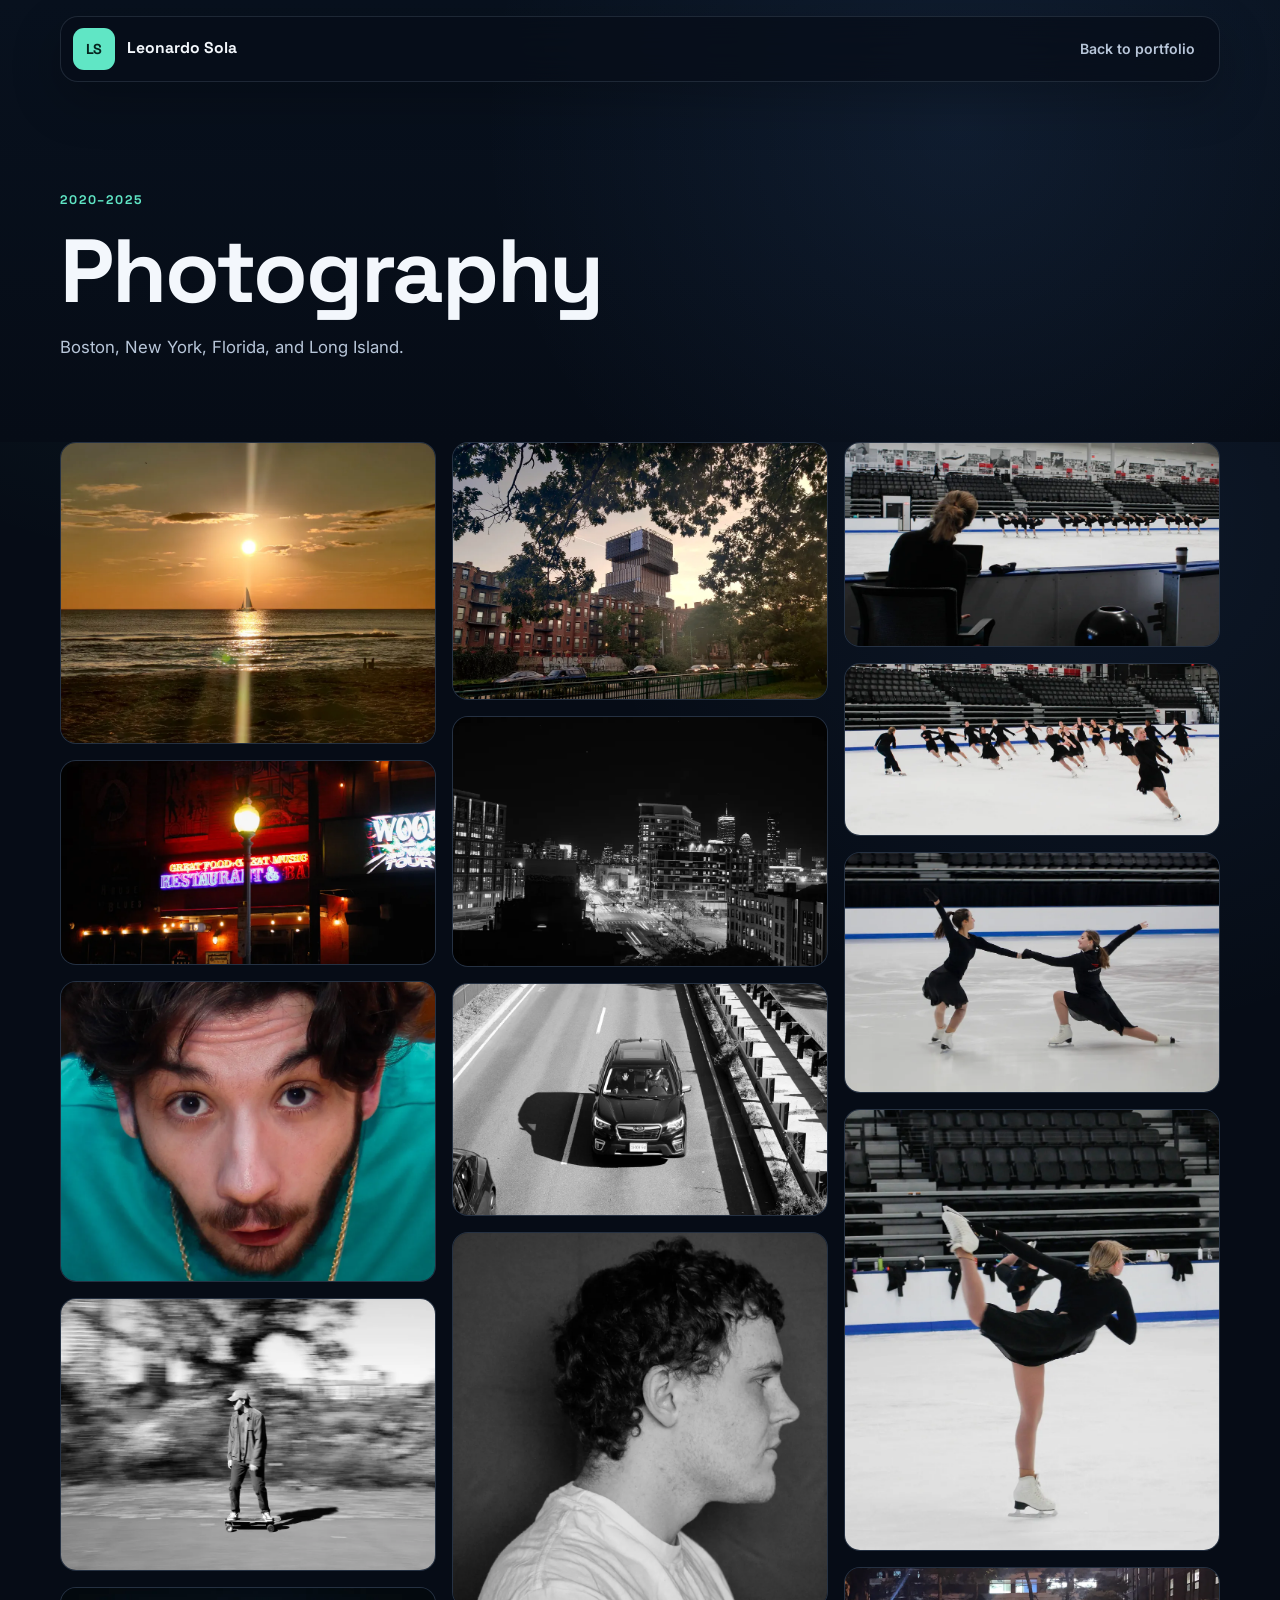
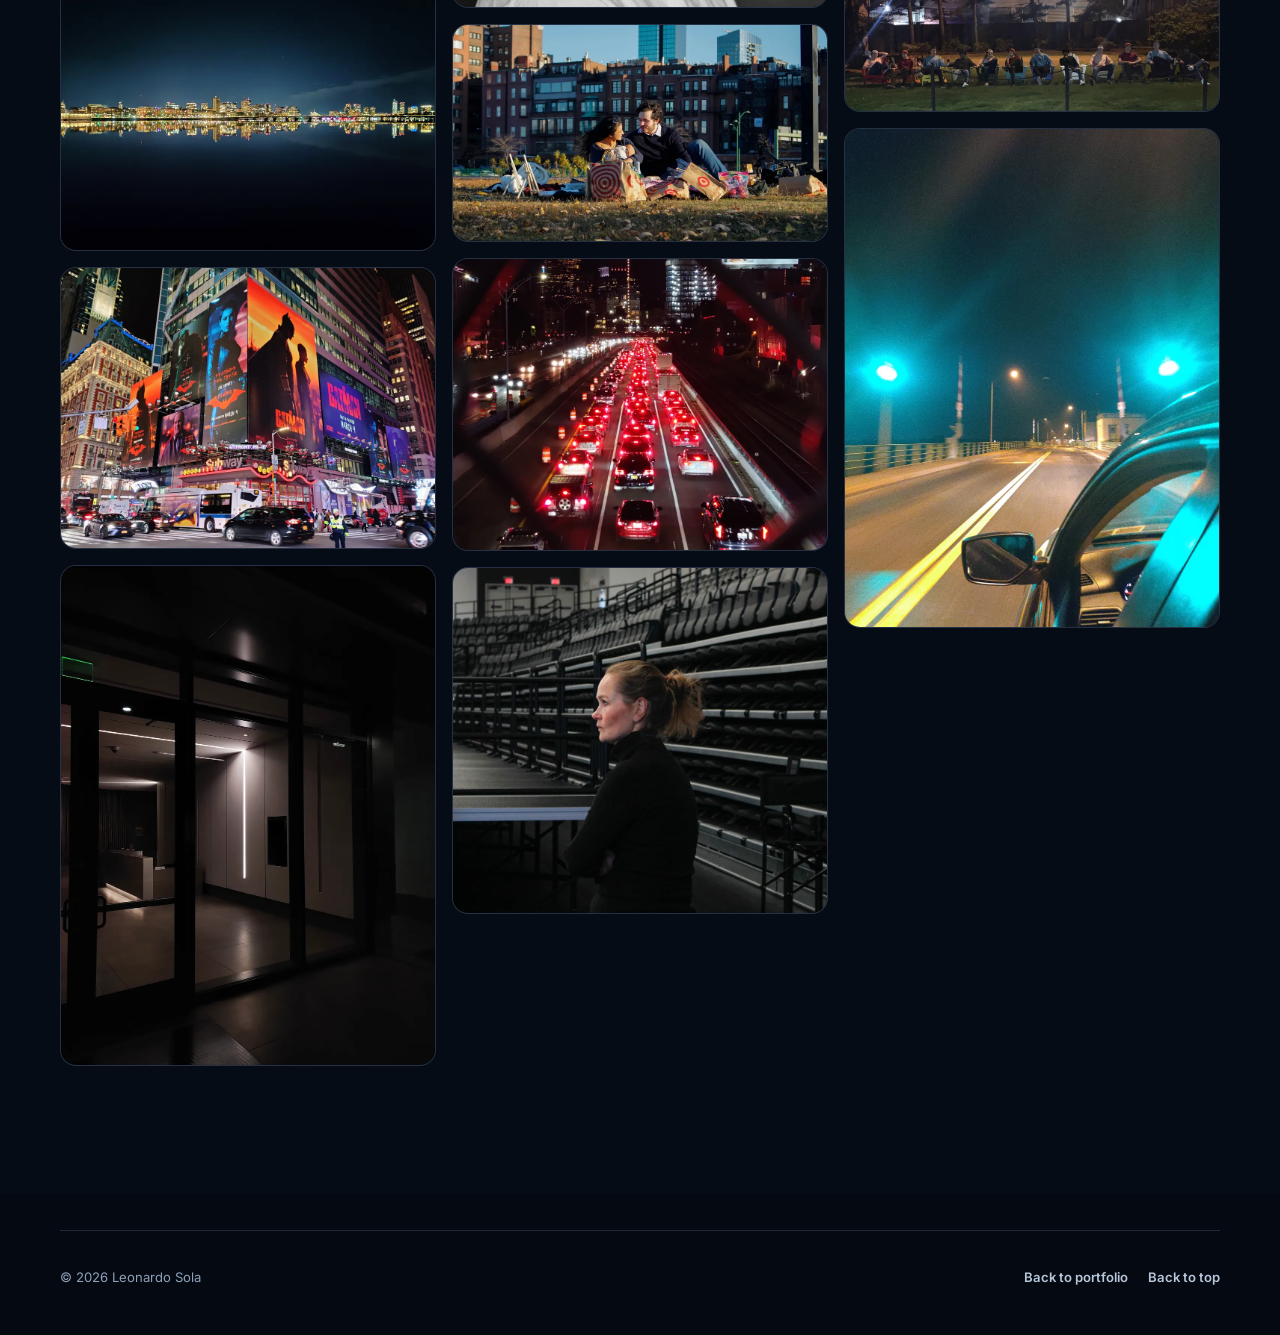
==== photography.html @ 43220e5a "Intial huge change, image optimization, splits photography into highlight section on main page, seco" ====
<!doctype html>
<html lang="en">
<head>
  <meta charset="utf-8">
  <meta name="viewport" content="width=device-width, initial-scale=1">
  <title>Photography — Leonardo Sola</title>
  <meta name="description" content="Photography by Leonardo Sola from Boston, New York, Florida, and Long Island.">
  <meta name="author" content="Leonardo Sola">
  <meta name="theme-color" content="#07101d">
  <link rel="canonical" href="https://leonardosola.com/photography.html">
  <link rel="preconnect" href="https://fonts.googleapis.com">
  <link rel="preconnect" href="https://fonts.gstatic.com" crossorigin>
  <link rel="stylesheet" href="https://fonts.googleapis.com/css2?family=Inter:wght@400;500;600;700&amp;family=Space+Grotesk:wght@500;600;700&amp;display=swap">
  <link rel="icon" href="favicon.png" type="image/png">
  <link rel="stylesheet" href="css/site.css">
</head>
<body>
  <a class="skip-link" href="#gallery">Skip to gallery</a>

  <header class="site-header" data-site-header>
    <nav class="nav-shell" aria-label="Gallery navigation">
      <a class="brand" href="index.html" aria-label="Leonardo Sola portfolio home">
        <span class="brand-mark" aria-hidden="true">LS</span>
        <span class="brand-name">Leonardo Sola</span>
      </a>
      <a class="gallery-back-link" href="index.html">Back to portfolio</a>
    </nav>
  </header>

  <main>
    <section class="gallery-hero" aria-labelledby="gallery-title">
      <div class="container">
        <p class="eyebrow">2020–2025</p>
        <h1 id="gallery-title">Photography</h1>
        <p>Boston, New York, Florida, and Long Island.</p>
      </div>
    </section>

    <section class="gallery-section" id="gallery" aria-label="Photography gallery">
      <div class="container gallery-grid">
        <a class="gallery-item" href="images/photography/FloridaSunset.jpg" target="_blank" rel="noopener" aria-label="Open Tampa Bay sunset photograph at full resolution"><img src="images/optimized/gallery-florida-sunset.webp" alt="Sunset over Tampa Bay" width="1000" height="804" decoding="async"></a>
        <a class="gallery-item" href="images/photography/photo2.jpg" target="_blank" rel="noopener" aria-label="Open Lansdowne Street photograph at full resolution"><img src="images/optimized/gallery-lansdowne.webp" alt="Lansdowne Street in Boston at night" width="1000" height="543" loading="lazy" decoding="async"></a>
        <a class="gallery-item" href="images/photography/photo1.jpg" target="_blank" rel="noopener" aria-label="Open portrait at full resolution"><img src="images/optimized/gallery-aaron.webp" alt="Outdoor portrait of Aaron" width="1000" height="799" loading="lazy" decoding="async"></a>
        <a class="gallery-item" href="images/photography/photo3.jpg" target="_blank" rel="noopener" aria-label="Open long-exposure photograph at full resolution"><img src="images/optimized/gallery-long-exposure.webp" alt="Electric skateboard long-exposure light trail" width="1000" height="723" loading="lazy" decoding="async"></a>
        <a class="gallery-item" href="images/photography/Esplanade Skyline Reflection Edit.png" target="_blank" rel="noopener" aria-label="Open Esplanade skyline photograph at full resolution"><img src="images/optimized/gallery-esplanade.webp" alt="Boston skyline reflected across the Charles River" width="1000" height="701" loading="lazy" decoding="async"></a>
        <a class="gallery-item" href="images/photography/NYC Batman Stock 1.png" target="_blank" rel="noopener" aria-label="Open Times Square photograph at full resolution"><img src="images/optimized/gallery-batman.webp" alt="Times Square street performer dressed as Batman" width="1000" height="750" loading="lazy" decoding="async"></a>
        <a class="gallery-item" href="images/photography/Building across from Yawkey.png" target="_blank" rel="noopener" aria-label="Open Yawkey building photograph at full resolution"><img src="images/optimized/gallery-yawkey.webp" alt="Building across from Yawkey station in Boston" width="1000" height="1333" loading="lazy" decoding="async"></a>
        <a class="gallery-item" href="images/photography/CDS Warm.png" target="_blank" rel="noopener" aria-label="Open Boston University CDS photograph at full resolution"><img src="images/optimized/gallery-cds.webp" alt="Boston University CDS building in warm summer light" width="1000" height="685" loading="lazy" decoding="async"></a>
        <a class="gallery-item" href="images/photography/photo4.jpg" target="_blank" rel="noopener" aria-label="Open Boston rooftop photograph at full resolution"><img src="images/optimized/gallery-rooftop.webp" alt="Boston skyline viewed from a rooftop" width="1000" height="667" loading="lazy" decoding="async"></a>
        <a class="gallery-item" href="images/photography/car2.jpg" target="_blank" rel="noopener" aria-label="Open Storrow Drive photograph at full resolution"><img src="images/optimized/gallery-storrow.webp" alt="Night traffic light trails on Storrow Drive" width="1000" height="618" loading="lazy" decoding="async"></a>
        <a class="gallery-item" href="images/photography/JoeBWPortWoodAl.jpg" target="_blank" rel="noopener" aria-label="Open black-and-white portrait at full resolution"><img src="images/optimized/gallery-joe.webp" alt="Black-and-white portrait of Joe outdoors" width="1000" height="999" loading="lazy" decoding="async"></a>
        <a class="gallery-item" href="images/photography/solaChoiceSet-3.jpg" target="_blank" rel="noopener" aria-label="Open anniversary portrait at full resolution"><img src="images/optimized/gallery-anniversary.webp" alt="Anniversary portrait in Boston" width="1000" height="577" loading="lazy" decoding="async"></a>
        <a class="gallery-item" href="images/photography/Fenway Bridge.png" target="_blank" rel="noopener" aria-label="Open Fenway bridge photograph at full resolution"><img src="images/optimized/gallery-fenway.webp" alt="Fenway bridge in Boston" width="1000" height="778" loading="lazy" decoding="async"></a>
        <a class="gallery-item" href="images/photography/solaFinal11.jpg" target="_blank" rel="noopener" aria-label="Open skating coach photograph at full resolution"><img src="images/optimized/gallery-skating-coach.webp" alt="Haydenettes synchronized skating coach instructing" width="1000" height="923" loading="lazy" decoding="async"></a>
        <a class="gallery-item" href="images/photography/solaFinal12.jpg" target="_blank" rel="noopener" aria-label="Open skating alignment photograph at full resolution"><img src="images/optimized/gallery-skating-gauging.webp" alt="Synchronized skating alignment check" width="1000" height="544" loading="lazy" decoding="async"></a>
        <a class="gallery-item" href="images/photography/solaFinal16.jpg" target="_blank" rel="noopener" aria-label="Open skating teaching photograph at full resolution"><img src="images/optimized/gallery-skating-teaching.webp" alt="Synchronized skating teaching moment" width="1000" height="456" loading="lazy" decoding="async"></a>
        <a class="gallery-item" href="images/photography/solaFinal5.jpg" target="_blank" rel="noopener" aria-label="Open skating pair photograph at full resolution"><img src="images/optimized/gallery-skating-pair.webp" alt="Synchronized skating pair routine" width="1000" height="639" loading="lazy" decoding="async"></a>
        <a class="gallery-item" href="images/photography/solaFinal7.jpg" target="_blank" rel="noopener" aria-label="Open skating solo photograph at full resolution"><img src="images/optimized/gallery-skating-solo.webp" alt="Synchronized skater holding a solo pose" width="1000" height="1179" loading="lazy" decoding="async"></a>
        <a class="gallery-item" href="images/photography/Tower Chairs Edit.png" target="_blank" rel="noopener" aria-label="Open Tower chairs photograph at full resolution"><img src="images/optimized/gallery-tower-chairs.webp" alt="The Tower chairs in Boston" width="1000" height="380" loading="lazy" decoding="async"></a>
        <a class="gallery-item" href="images/photography/IMG_20220827_013123.jpg" target="_blank" rel="noopener" aria-label="Open Suffolk County bridge photograph at full resolution"><img src="images/optimized/gallery-suffolk-bridge.webp" alt="Suffolk County bridge at night" width="1000" height="1333" loading="lazy" decoding="async"></a>
      </div>
    </section>
  </main>

  <footer class="site-footer">
    <div class="container footer-inner">
      <p>© <span data-current-year>2026</span> Leonardo Sola</p>
      <div><a href="index.html">Back to portfolio</a><a href="#gallery">Back to top</a></div>
    </div>
  </footer>
  <script src="js/site.js" defer></script>
</body>
</html>
---- css/site.css ----
:root {
  --page: #060c16;
  --page-deep: #040912;
  --surface: #0b1422;
  --surface-raised: #101c2d;
  --surface-soft: #132135;
  --line: rgba(176, 199, 226, 0.16);
  --line-strong: rgba(96, 230, 197, 0.42);
  --text: #f3f7fc;
  --text-soft: #b8c6d9;
  --text-muted: #8fa1b8;
  --accent: #60e6c5;
  --accent-strong: #41cfae;
  --accent-dark: #06251f;
  --blue: #67a7ff;
  --danger: #ff8b8b;
  --heading: "Space Grotesk", "Inter", system-ui, sans-serif;
  --body: "Inter", system-ui, -apple-system, BlinkMacSystemFont, "Segoe UI", sans-serif;
  --container: 1160px;
  --radius-sm: 12px;
  --radius-md: 20px;
  --radius-lg: 28px;
  --shadow: 0 24px 70px rgba(0, 0, 0, 0.28);
  --transition: 180ms ease;
}

*,
*::before,
*::after {
  box-sizing: border-box;
}

html {
  scroll-behavior: smooth;
  scroll-padding-top: 7rem;
}

body {
  margin: 0;
  min-width: 320px;
  color: var(--text);
  background:
    radial-gradient(circle at 12% 5%, rgba(96, 230, 197, 0.07), transparent 26rem),
    radial-gradient(circle at 86% 18%, rgba(103, 167, 255, 0.08), transparent 32rem),
    var(--page);
  font-family: var(--body);
  font-size: 1rem;
  line-height: 1.7;
  -webkit-font-smoothing: antialiased;
  text-rendering: optimizeLegibility;
}

body.nav-open {
  overflow: hidden;
}

img,
svg {
  display: block;
  max-width: 100%;
}

a {
  color: inherit;
  text-decoration: none;
}

button,
input,
textarea,
select {
  font: inherit;
}

button,
a {
  -webkit-tap-highlight-color: transparent;
}

:focus-visible {
  outline: 3px solid var(--accent);
  outline-offset: 4px;
}

::selection {
  color: #03130f;
  background: var(--accent);
}

h1,
h2,
h3,
h4,
p {
  margin-top: 0;
}

h1,
h2,
h3,
h4 {
  color: var(--text);
  font-family: var(--heading);
  line-height: 1.12;
  letter-spacing: -0.025em;
}

h1 {
  max-width: 12ch;
  margin-bottom: 1.4rem;
  font-size: clamp(3rem, 7vw, 5.6rem);
}

.hero h1 span {
  display: block;
}

h2 {
  margin-bottom: 1.1rem;
  font-size: clamp(2.25rem, 5vw, 3.8rem);
}

h3 {
  margin-bottom: 0.8rem;
  font-size: clamp(1.45rem, 2.5vw, 2rem);
}

h4 {
  margin-bottom: 0.55rem;
  font-size: 1.05rem;
  letter-spacing: -0.01em;
}

p {
  margin-bottom: 1.2rem;
  color: var(--text-soft);
}

.container {
  width: min(var(--container), calc(100% - 3rem));
  margin-inline: auto;
}

.sr-only {
  position: absolute;
  width: 1px;
  height: 1px;
  padding: 0;
  margin: -1px;
  overflow: hidden;
  clip: rect(0, 0, 0, 0);
  white-space: nowrap;
  border: 0;
}

.skip-link {
  position: fixed;
  top: 0.75rem;
  left: 0.75rem;
  z-index: 1000;
  padding: 0.7rem 1rem;
  color: var(--accent-dark);
  background: var(--accent);
  border-radius: 999px;
  font-weight: 700;
  transform: translateY(-160%);
  transition: transform var(--transition);
}

.skip-link:focus {
  transform: translateY(0);
}

.eyebrow,
.project-kicker {
  margin-bottom: 0.75rem;
  color: var(--accent);
  font-family: var(--heading);
  font-size: 0.78rem;
  font-weight: 700;
  letter-spacing: 0.15em;
  line-height: 1.4;
  text-transform: uppercase;
}

.button {
  min-height: 48px;
  padding: 0.75rem 1.25rem;
  display: inline-flex;
  align-items: center;
  justify-content: center;
  border: 1px solid transparent;
  border-radius: 999px;
  font-family: var(--heading);
  font-size: 0.93rem;
  font-weight: 700;
  line-height: 1;
  transition: color var(--transition), background var(--transition), border-color var(--transition), transform var(--transition);
}

.button:hover {
  transform: translateY(-2px);
}

.button-primary {
  color: var(--accent-dark);
  background: var(--accent);
}

.button-primary:hover {
  background: #7aecd2;
}

.button-secondary {
  color: var(--text);
  background: rgba(255, 255, 255, 0.035);
  border-color: var(--line);
}

.button-secondary:hover {
  background: rgba(255, 255, 255, 0.075);
  border-color: rgba(96, 230, 197, 0.35);
}

.text-link {
  width: fit-content;
  display: inline-flex;
  align-items: center;
  gap: 0.4rem;
  color: var(--accent);
  font-family: var(--heading);
  font-size: 0.95rem;
  font-weight: 700;
}

.text-link span {
  transition: transform var(--transition);
}

.text-link:hover span {
  transform: translate(2px, -2px);
}

/* Header */
.site-header {
  position: fixed;
  top: 1rem;
  left: 0;
  z-index: 100;
  width: 100%;
  pointer-events: none;
}

.nav-shell {
  width: min(var(--container), calc(100% - 2rem));
  min-height: 64px;
  margin-inline: auto;
  padding: 0.55rem 0.65rem 0.55rem 0.75rem;
  display: flex;
  align-items: center;
  justify-content: space-between;
  gap: 1rem;
  background: rgba(7, 14, 25, 0.78);
  border: 1px solid rgba(176, 199, 226, 0.14);
  border-radius: 18px;
  box-shadow: 0 18px 50px rgba(0, 0, 0, 0.24);
  backdrop-filter: blur(18px);
  pointer-events: auto;
  transition: background var(--transition), border-color var(--transition), box-shadow var(--transition);
}

.site-header.is-scrolled .nav-shell {
  background: rgba(7, 14, 25, 0.96);
  border-color: rgba(96, 230, 197, 0.22);
  box-shadow: 0 18px 50px rgba(0, 0, 0, 0.4);
}

.brand {
  min-height: 46px;
  display: inline-flex;
  align-items: center;
  gap: 0.75rem;
  border-radius: 12px;
  font-family: var(--heading);
  font-weight: 700;
}

.brand-mark {
  width: 42px;
  height: 42px;
  display: grid;
  place-items: center;
  color: var(--accent-dark);
  background: var(--accent);
  border-radius: 11px;
  font-size: 0.9rem;
  letter-spacing: -0.04em;
}

.brand-name {
  font-size: 0.98rem;
}

.nav-links {
  display: flex;
  align-items: center;
  gap: 0.15rem;
}

.nav-links a {
  min-height: 44px;
  padding: 0.65rem 0.85rem;
  display: inline-flex;
  align-items: center;
  color: var(--text-soft);
  border-radius: 11px;
  font-size: 0.88rem;
  font-weight: 600;
  transition: color var(--transition), background var(--transition);
}

.nav-links a:hover,
.nav-links a[aria-current="true"] {
  color: var(--text);
  background: rgba(96, 230, 197, 0.09);
}

.nav-links a[aria-current="true"] {
  color: var(--accent);
}

.nav-toggle {
  width: 46px;
  height: 46px;
  padding: 0;
  display: none;
  place-items: center;
  color: var(--text);
  background: transparent;
  border: 1px solid var(--line);
  border-radius: 12px;
  cursor: pointer;
}

/* Hero */
.hero {
  position: relative;
  min-height: 100svh;
  padding: 9.5rem 0 3rem;
  display: flex;
  flex-direction: column;
  justify-content: center;
  overflow: hidden;
  isolation: isolate;
}

.hero::after {
  content: "";
  position: absolute;
  inset: auto 0 0;
  z-index: -1;
  height: 38%;
  background: linear-gradient(180deg, transparent, var(--page));
  pointer-events: none;
}

.hero-backdrop {
  position: absolute;
  inset: 0;
  z-index: -2;
  background:
    linear-gradient(90deg, rgba(6, 12, 22, 0.96) 0%, rgba(6, 12, 22, 0.75) 52%, rgba(6, 12, 22, 0.86) 100%),
    linear-gradient(180deg, rgba(6, 12, 22, 0.58), rgba(6, 12, 22, 0.28)),
    image-set(
      url("../images/optimized/skyline-1280.webp") 1x,
      url("../images/optimized/skyline-1920.webp") 2x
    ) center 60% / cover no-repeat;
  opacity: 0.86;
}

.hero-grid {
  display: grid;
  grid-template-columns: minmax(0, 1.2fr) minmax(250px, 0.65fr);
  align-items: center;
  gap: clamp(3rem, 8vw, 7rem);
}

.hero-copy {
  max-width: 760px;
}

.hero-lede {
  max-width: 710px;
  margin-bottom: 2rem;
  color: #c8d4e3;
  font-size: clamp(1.1rem, 2vw, 1.34rem);
  line-height: 1.65;
}

.hero-actions,
.contact-actions {
  display: flex;
  flex-wrap: wrap;
  gap: 0.75rem;
}

.hero-links {
  margin-top: 1.65rem;
  display: flex;
  flex-wrap: wrap;
  gap: 1.25rem;
}

.hero-links a {
  min-height: 44px;
  display: inline-flex;
  align-items: center;
  gap: 0.55rem;
  color: var(--text-soft);
  font-size: 0.92rem;
  font-weight: 600;
  transition: color var(--transition);
}

.hero-links a:hover {
  color: var(--accent);
}

.hero-portrait-wrap {
  justify-self: end;
  width: min(100%, 330px);
}

.portrait-frame {
  padding: 0.55rem;
  background: rgba(7, 14, 25, 0.72);
  border: 1px solid rgba(96, 230, 197, 0.3);
  border-radius: 26px;
  box-shadow: var(--shadow);
  backdrop-filter: blur(14px);
}

.hero-portrait {
  width: 100%;
  aspect-ratio: 1;
  object-fit: cover;
  border-radius: 19px;
}

.availability {
  margin: 1rem 0 0;
  display: flex;
  align-items: center;
  gap: 0.6rem;
  color: var(--text-soft);
  font-size: 0.84rem;
  line-height: 1.5;
}

.availability span {
  width: 9px;
  height: 9px;
  flex: 0 0 9px;
  background: var(--accent);
  border-radius: 50%;
  box-shadow: 0 0 0 5px rgba(96, 230, 197, 0.12);
}

.focus-strip {
  margin-top: clamp(3rem, 8vh, 5rem);
  padding: 1rem 1.2rem;
  display: grid;
  grid-template-columns: repeat(4, 1fr);
  background: rgba(6, 12, 22, 0.68);
  border: 1px solid var(--line);
  border-radius: 16px;
  backdrop-filter: blur(12px);
}

.focus-strip span {
  padding: 0.3rem 1rem;
  color: var(--text-soft);
  border-right: 1px solid var(--line);
  font-size: 0.82rem;
  font-weight: 600;
  text-align: center;
}

.focus-strip span:last-child {
  border-right: 0;
}

/* Sections */
.section {
  padding: clamp(5rem, 10vw, 8.5rem) 0;
}

.section-work {
  background: linear-gradient(180deg, var(--page), var(--page-deep));
}

.section-heading {
  margin-bottom: clamp(2.5rem, 6vw, 4.5rem);
  display: grid;
  grid-template-columns: minmax(0, 1.45fr) minmax(280px, 0.65fr);
  align-items: end;
  gap: clamp(2rem, 6vw, 6rem);
}

.section-heading h2 {
  max-width: 18ch;
  margin-bottom: 0;
}

.section-heading > p {
  max-width: 48ch;
  margin-bottom: 0.35rem;
}

.section-heading-compact {
  grid-template-columns: minmax(0, 1fr);
}

.section-heading-compact h2 {
  max-width: 21ch;
}

.simple-section-heading {
  margin-bottom: clamp(2rem, 5vw, 3.25rem);
}

.simple-section-heading h2 {
  max-width: none;
  margin-bottom: 0;
}

/* Equal-weight selected projects */
.selected-projects {
  display: grid;
  gap: 1.35rem;
}

.selected-project {
  min-width: 0;
  overflow: hidden;
  display: grid;
  grid-template-columns: minmax(320px, 42%) minmax(0, 1fr);
  align-items: stretch;
  background: linear-gradient(145deg, rgba(16, 28, 45, 0.92), rgba(9, 17, 29, 0.96));
  border: 1px solid var(--line);
  border-radius: var(--radius-lg);
  transition: border-color var(--transition), box-shadow var(--transition);
}

.selected-project:hover,
.selected-project:focus-within {
  border-color: rgba(96, 230, 197, 0.34);
  box-shadow: 0 20px 52px rgba(0, 0, 0, 0.2);
}

img.selected-project-media {
  width: 100%;
  height: 100%;
  min-height: 320px;
  object-fit: cover;
  background: #091321;
  border-right: 1px solid var(--line);
}

img.selected-project-media-contain {
  padding: 0.85rem;
  object-fit: contain;
  background: #e8ebed;
}

.selected-project-content {
  min-width: 0;
  padding: clamp(1.5rem, 4vw, 2.5rem);
  display: flex;
  flex-direction: column;
  align-items: flex-start;
  justify-content: center;
}

.selected-project-content h3 {
  margin-bottom: 0.75rem;
  font-size: clamp(1.65rem, 3vw, 2.35rem);
}

.selected-project-content > p:not(.project-kicker) {
  max-width: 68ch;
  margin-bottom: 0.7rem;
  font-size: 0.96rem;
}

.selected-project-content .tag-list {
  margin: 0.75rem 0 1rem;
}

.selected-project .architecture-card {
  width: 100%;
  min-height: 320px;
  padding: clamp(1.25rem, 3vw, 2rem);
  display: flex;
  flex-direction: column;
  justify-content: center;
  border: 0;
  border-right: 1px solid rgba(96, 230, 197, 0.22);
  border-radius: 0;
}

/* Projects */
.project {
  background: linear-gradient(145deg, rgba(16, 28, 45, 0.92), rgba(9, 17, 29, 0.96));
  border: 1px solid var(--line);
  border-radius: var(--radius-lg);
  box-shadow: var(--shadow);
}

.project-featured {
  padding: clamp(1.5rem, 4vw, 3.4rem);
  display: grid;
  grid-template-columns: minmax(0, 1.15fr) minmax(330px, 0.85fr);
  align-items: center;
  gap: clamp(2.25rem, 6vw, 5rem);
  border-color: rgba(96, 230, 197, 0.28);
}

.project-content h3 {
  font-size: clamp(2rem, 4vw, 3.1rem);
}

.project-summary {
  color: #cfdae8;
  font-size: 1.08rem;
}

.contribution-block {
  margin: 1.6rem 0;
  padding-left: 1.2rem;
  border-left: 2px solid var(--accent);
}

.contribution-block h4 {
  color: var(--accent);
}

.contribution-block p:last-child {
  margin-bottom: 0;
}

.project-facts {
  margin: 1.6rem 0;
  display: grid;
  grid-template-columns: repeat(3, minmax(0, 1fr));
  gap: 0.65rem;
}

.project-facts div {
  padding: 0.8rem;
  background: rgba(96, 230, 197, 0.055);
  border: 1px solid rgba(96, 230, 197, 0.14);
  border-radius: 11px;
}

.project-facts dt {
  color: var(--text);
  font-family: var(--heading);
  font-size: 0.96rem;
  font-weight: 700;
}

.project-facts dd {
  margin: 0.1rem 0 0;
  color: var(--text-muted);
  font-size: 0.68rem;
  line-height: 1.4;
}

.tag-list {
  margin: 1.4rem 0 1.5rem;
  padding: 0;
  display: flex;
  flex-wrap: wrap;
  gap: 0.45rem;
  list-style: none;
}

.tag-list li {
  padding: 0.35rem 0.65rem;
  color: #c8d5e4;
  background: rgba(103, 167, 255, 0.08);
  border: 1px solid rgba(103, 167, 255, 0.17);
  border-radius: 999px;
  font-size: 0.76rem;
  font-weight: 600;
}

.architecture-card {
  min-width: 0;
  margin: 0;
  padding: clamp(1.2rem, 3vw, 1.75rem);
  background:
    linear-gradient(rgba(96, 230, 197, 0.035) 1px, transparent 1px),
    linear-gradient(90deg, rgba(96, 230, 197, 0.035) 1px, transparent 1px),
    #07111e;
  background-size: 26px 26px;
  border: 1px solid rgba(96, 230, 197, 0.22);
  border-radius: var(--radius-md);
}

.architecture-card figcaption {
  margin-bottom: 1.3rem;
  color: var(--text);
  font-family: var(--heading);
  font-size: 0.9rem;
  font-weight: 700;
}

.architecture-row {
  margin-bottom: 0.75rem;
  padding: 0.7rem;
  display: grid;
  grid-template-columns: 5.4rem minmax(0, 1fr) 1rem minmax(0, 0.8fr);
  align-items: center;
  gap: 0.5rem;
  background: rgba(5, 11, 20, 0.84);
  border: 1px solid rgba(176, 199, 226, 0.11);
  border-radius: 12px;
}

.architecture-label {
  color: var(--text-muted);
  font-size: 0.68rem;
  font-weight: 700;
  letter-spacing: 0.08em;
  text-transform: uppercase;
}

.architecture-node {
  padding: 0.55rem 0.5rem;
  color: var(--text-soft);
  background: var(--surface-soft);
  border: 1px solid var(--line);
  border-radius: 8px;
  font-size: 0.7rem;
  font-weight: 600;
  text-align: center;
}

.architecture-node-accent {
  color: #bff7e8;
  border-color: rgba(96, 230, 197, 0.28);
}

.architecture-arrow {
  color: var(--accent);
  text-align: center;
}

.architecture-arrow-peer {
  color: var(--blue);
}

.architecture-metrics {
  margin-top: 1.15rem;
  display: grid;
  grid-template-columns: repeat(4, 1fr);
  gap: 0.4rem;
}

.architecture-metrics span {
  padding: 0.45rem 0.25rem;
  color: var(--text-muted);
  border-top: 1px solid var(--line);
  font-size: 0.63rem;
  font-weight: 700;
  letter-spacing: 0.05em;
  text-align: center;
  text-transform: uppercase;
}

.project-grid {
  margin-top: 1.5rem;
  display: grid;
  grid-template-columns: repeat(3, minmax(0, 1fr));
  gap: 1.5rem;
}

.project-card {
  min-width: 0;
  overflow: hidden;
  display: flex;
  flex-direction: column;
  box-shadow: none;
  transition: border-color var(--transition), transform var(--transition), box-shadow var(--transition);
}

.project-card:hover,
.project-card:focus-within {
  border-color: rgba(96, 230, 197, 0.34);
  transform: translateY(-4px);
  box-shadow: 0 24px 55px rgba(0, 0, 0, 0.25);
}

.project-image,
.project-visual {
  width: 100%;
  aspect-ratio: 16 / 10;
  object-fit: cover;
  background: #0d1929;
  border-bottom: 1px solid var(--line);
}

.project-visual-map {
  display: grid;
  place-items: center;
  overflow: hidden;
  background:
    radial-gradient(circle at 76% 25%, rgba(103, 167, 255, 0.18), transparent 32%),
    linear-gradient(145deg, #0a1823, #10263a);
}

.project-visual-map svg {
  width: 100%;
  height: 100%;
}

.project-visual-map .map-road {
  fill: none;
  stroke: rgba(184, 205, 226, 0.16);
  stroke-width: 12;
  stroke-linecap: round;
}

.project-visual-map .map-route {
  fill: none;
  stroke: url(#route-gradient);
  stroke-width: 7;
  stroke-linecap: round;
  stroke-dasharray: 12 9;
}

.project-visual-map circle {
  fill: var(--accent);
  stroke: #09241f;
  stroke-width: 6;
}

.project-card-body {
  height: 100%;
  padding: 1.5rem;
  display: flex;
  flex-direction: column;
  align-items: flex-start;
}

.project-card-body h3 {
  font-size: 1.55rem;
}

.project-card-body p:not(.project-kicker) {
  font-size: 0.93rem;
}

.project-card-body .tag-list {
  margin-top: auto;
}

.additional-work {
  margin-top: clamp(4rem, 8vw, 6.5rem);
  padding-top: 2rem;
  border-top: 1px solid var(--line);
}

.additional-work-heading {
  margin-bottom: 1.5rem;
}

.additional-work-heading h3 {
  margin-bottom: 0;
}

.compact-projects {
  display: grid;
  grid-template-columns: repeat(2, minmax(0, 1fr));
  gap: 1rem;
}

.compact-project {
  padding: 1.4rem;
  display: grid;
  grid-template-columns: minmax(140px, 0.55fr) minmax(0, 1fr);
  align-items: center;
  gap: 1.5rem;
  background: rgba(16, 28, 45, 0.55);
  border: 1px solid var(--line);
  border-radius: var(--radius-md);
}

.compact-project .text-link {
  grid-column: 1 / -1;
}

.compact-project h4,
.compact-project p {
  margin-bottom: 0;
}

.compact-project > p {
  font-size: 0.88rem;
}

/* Experience and skills */
.experience-layout {
  display: grid;
  grid-template-columns: minmax(0, 1.25fr) minmax(300px, 0.65fr);
  gap: clamp(2rem, 6vw, 5rem);
}

.timeline {
  border-top: 1px solid var(--line);
}

.timeline-item {
  position: relative;
  padding: 2rem 0 2rem 2rem;
  border-bottom: 1px solid var(--line);
}

.timeline-item::before {
  content: "";
  position: absolute;
  top: 2.45rem;
  left: 0;
  width: 10px;
  height: 10px;
  background: var(--accent);
  border-radius: 50%;
  box-shadow: 0 0 0 6px rgba(96, 230, 197, 0.1);
}

.timeline-meta {
  margin-bottom: 0.55rem;
  display: flex;
  gap: 0.8rem;
  color: var(--text-muted);
  font-size: 0.73rem;
  font-weight: 700;
  letter-spacing: 0.08em;
  text-transform: uppercase;
}

.timeline-item h3 {
  margin-bottom: 0.25rem;
  font-size: 1.35rem;
}

.timeline-org {
  margin-bottom: 0.75rem;
  color: var(--accent);
  font-weight: 600;
}

.timeline-item p:last-child {
  max-width: 65ch;
  margin-bottom: 0;
}

.education-card {
  align-self: start;
  padding: clamp(1.5rem, 4vw, 2.25rem);
  background: linear-gradient(145deg, var(--surface-raised), var(--surface));
  border: 1px solid var(--line);
  border-radius: var(--radius-lg);
}

.education-card h3 {
  margin-bottom: 0.35rem;
}

.degree {
  margin-bottom: 0.2rem;
  color: var(--text);
  font-weight: 600;
}

.education-date {
  color: var(--text-muted);
  font-size: 0.86rem;
}

.skills-grid {
  margin-top: clamp(4rem, 9vw, 7rem);
  padding-top: 2.5rem;
  display: grid;
  grid-template-columns: 1.15fr repeat(3, 1fr);
  gap: 1.5rem;
  border-top: 1px solid var(--line);
}

.skills-intro h3 {
  max-width: 18ch;
  font-size: 1.7rem;
}

.skill-group {
  padding: 1.35rem;
  background: rgba(16, 28, 45, 0.48);
  border: 1px solid var(--line);
  border-radius: var(--radius-md);
}

.skill-group p {
  margin-bottom: 0;
  font-size: 0.88rem;
}

/* About */
.section-about {
  background: #08101c;
  border-block: 1px solid rgba(176, 199, 226, 0.08);
}

.about-grid {
  display: grid;
  grid-template-columns: minmax(180px, 0.35fr) minmax(0, 1fr);
  align-items: start;
  gap: clamp(2.5rem, 8vw, 7rem);
}

.about-grid h2 {
  max-width: none;
  margin-bottom: 0;
  font-size: clamp(2.25rem, 4vw, 3.25rem);
}

.about-copy {
  max-width: 760px;
  padding-top: 0.4rem;
}

.about-copy p {
  color: #c8d4e3;
  font-size: 1.05rem;
}

/* Photography */
.photography {
  background: var(--page-deep);
}

.photography-heading h2 {
  max-width: 20ch;
}

.photo-grid {
  display: grid;
  grid-template-columns: 1.2fr 0.9fr 0.9fr;
  grid-auto-rows: clamp(250px, 32vw, 430px);
  gap: 1rem;
}

.photo-card {
  position: relative;
  min-width: 0;
  overflow: hidden;
  border: 1px solid var(--line);
  border-radius: var(--radius-md);
}

.photo-card img {
  width: 100%;
  height: 100%;
  object-fit: cover;
  filter: saturate(0.88) contrast(1.03);
  transition: transform 300ms ease, filter 300ms ease;
}

.photo-card:hover img,
.photo-card:focus-visible img {
  transform: scale(1.025);
  filter: saturate(1) contrast(1.04);
}

.photography-action {
  margin-top: 1.5rem;
  display: flex;
  justify-content: center;
}

/* Full photography gallery */
.gallery-back-link {
  min-height: 44px;
  padding: 0.65rem 0.85rem;
  display: inline-flex;
  align-items: center;
  color: var(--text-soft);
  border-radius: 11px;
  font-size: 0.88rem;
  font-weight: 600;
  transition: color var(--transition), background var(--transition);
}

.gallery-back-link:hover {
  color: var(--text);
  background: rgba(96, 230, 197, 0.09);
}

.gallery-hero {
  padding: clamp(9rem, 16vw, 12rem) 0 clamp(3rem, 7vw, 5rem);
  background:
    radial-gradient(circle at 75% 28%, rgba(103, 167, 255, 0.09), transparent 30rem),
    linear-gradient(180deg, #08111e, var(--page));
}

.gallery-hero h1 {
  max-width: none;
  margin-bottom: 0.7rem;
}

.gallery-hero p:last-child {
  margin-bottom: 0;
  font-size: 1.05rem;
}

.gallery-section {
  padding: 0 0 clamp(5rem, 10vw, 8rem);
}

.gallery-grid {
  columns: 3;
  column-gap: 1rem;
}

.gallery-item {
  margin-bottom: 1rem;
  overflow: hidden;
  display: block;
  break-inside: avoid;
  background: var(--surface);
  border: 1px solid var(--line);
  border-radius: 16px;
}

.gallery-item img {
  width: 100%;
  height: auto;
  transition: transform 280ms ease, filter 280ms ease;
}

.gallery-item:hover img,
.gallery-item:focus-visible img {
  transform: scale(1.018);
  filter: brightness(1.05);
}

@media (max-width: 900px) {
  .gallery-grid {
    columns: 2;
  }
}

@media (max-width: 580px) {
  .gallery-back-link {
    font-size: 0.8rem;
  }

  .gallery-grid {
    columns: 1;
  }
}

/* Contact and footer */
.section-contact {
  padding-top: 2rem;
  background: var(--page-deep);
}

.contact-panel {
  padding: clamp(2rem, 6vw, 4.5rem);
  display: grid;
  grid-template-columns: minmax(0, 1.25fr) auto;
  align-items: center;
  gap: 3rem;
  background:
    radial-gradient(circle at 90% 30%, rgba(96, 230, 197, 0.1), transparent 20rem),
    linear-gradient(145deg, var(--surface-raised), var(--surface));
  border: 1px solid rgba(96, 230, 197, 0.24);
  border-radius: var(--radius-lg);
}

.contact-panel h2 {
  max-width: 17ch;
  font-size: clamp(2.15rem, 4vw, 3.5rem);
}

.contact-panel p:last-child {
  max-width: 65ch;
  margin-bottom: 0;
}

.contact-actions {
  justify-content: flex-end;
}

.site-footer {
  padding: 2.25rem 0;
  background: var(--page-deep);
}

.footer-inner {
  padding-top: 1.5rem;
  display: flex;
  align-items: center;
  justify-content: space-between;
  gap: 1rem;
  border-top: 1px solid var(--line);
}

.footer-inner p {
  margin-bottom: 0;
  color: var(--text-muted);
  font-size: 0.82rem;
}

.footer-inner div {
  display: flex;
  flex-wrap: wrap;
  gap: 1.25rem;
}

.footer-inner a {
  min-height: 44px;
  display: inline-flex;
  align-items: center;
  color: var(--text-soft);
  font-size: 0.82rem;
  font-weight: 600;
}

.footer-inner a:hover {
  color: var(--accent);
}

/* Responsive */
@media (max-width: 1040px) {
  .project-featured,
  .experience-layout {
    grid-template-columns: 1fr;
  }

  .architecture-card {
    max-width: 720px;
  }

  .project-grid {
    grid-template-columns: repeat(2, minmax(0, 1fr));
  }

  .project-card:last-child {
    grid-column: 1 / -1;
    display: grid;
    grid-template-columns: minmax(260px, 0.7fr) minmax(0, 1fr);
  }

  .project-card:last-child .project-image {
    height: 100%;
    aspect-ratio: auto;
    border-right: 1px solid var(--line);
    border-bottom: 0;
  }

  .skills-grid {
    grid-template-columns: repeat(3, 1fr);
  }

  .skills-intro {
    grid-column: 1 / -1;
  }
}

@media (max-width: 860px) {
  .hero {
    padding-top: 8rem;
  }

  .hero-grid,
  .section-heading,
  .about-grid,
  .contact-panel {
    grid-template-columns: 1fr;
  }

  .hero-grid {
    gap: 3rem;
  }

  .hero-copy {
    max-width: 680px;
  }

  .hero-portrait-wrap {
    width: min(58vw, 290px);
    justify-self: start;
  }

  .focus-strip {
    grid-template-columns: repeat(2, 1fr);
  }

  .focus-strip span:nth-child(2) {
    border-right: 0;
  }

  .focus-strip span:nth-child(-n + 2) {
    padding-bottom: 0.8rem;
    border-bottom: 1px solid var(--line);
  }

  .focus-strip span:nth-child(n + 3) {
    padding-top: 0.8rem;
  }

  .about-copy {
    max-width: 700px;
    padding-top: 0;
  }

  .contact-actions {
    justify-content: flex-start;
  }

  .photo-grid {
    grid-template-columns: 1fr 1fr;
    grid-auto-rows: 280px;
  }

  .photo-card-wide {
    grid-column: 1 / -1;
  }
}

@media (max-width: 760px) {
  .site-header {
    top: 0.65rem;
  }

  .nav-shell {
    position: relative;
    width: calc(100% - 1rem);
  }

  .nav-toggle {
    display: grid;
  }

  .nav-links {
    position: absolute;
    top: calc(100% + 0.5rem);
    right: 0;
    left: 0;
    padding: 0.55rem;
    display: grid;
    background: rgba(7, 14, 25, 0.98);
    border: 1px solid var(--line);
    border-radius: 16px;
    box-shadow: var(--shadow);
    visibility: hidden;
    opacity: 0;
    transform: translateY(-8px);
    transition: visibility var(--transition), opacity var(--transition), transform var(--transition);
  }

  .nav-links.is-open {
    visibility: visible;
    opacity: 1;
    transform: translateY(0);
  }

  .nav-links a {
    padding-inline: 1rem;
  }

  .selected-project {
    grid-template-columns: 1fr;
    border-radius: var(--radius-md);
  }

  img.selected-project-media {
    height: auto;
    min-height: 0;
    aspect-ratio: 16 / 10;
    border-right: 0;
    border-bottom: 1px solid var(--line);
  }

  .selected-project .architecture-card {
    min-height: 300px;
    border-right: 0;
    border-bottom: 1px solid rgba(96, 230, 197, 0.22);
  }

  .selected-project-content {
    justify-content: flex-start;
  }

  .project-grid,
  .compact-projects,
  .skills-grid {
    grid-template-columns: 1fr;
  }

  .project-card:last-child {
    grid-column: auto;
    display: flex;
  }

  .project-card:last-child .project-image {
    height: auto;
    aspect-ratio: 16 / 10;
    border-right: 0;
    border-bottom: 1px solid var(--line);
  }

  .compact-project {
    grid-template-columns: 1fr;
    gap: 0.8rem;
  }

  .skills-intro {
    grid-column: auto;
  }

  .architecture-row {
    grid-template-columns: 1fr 1rem 1fr;
  }

  .architecture-label {
    grid-column: 1 / -1;
  }
}

@media (max-width: 560px) {
  .container {
    width: min(100% - 2rem, var(--container));
  }

  .brand-name {
    display: none;
  }

  h1 {
    font-size: clamp(2.8rem, 14vw, 4.2rem);
  }

  .hero {
    min-height: auto;
    padding-top: 7.5rem;
  }

  .hero-actions .button,
  .contact-actions .button {
    width: 100%;
  }

  .hero-portrait-wrap {
    width: min(72vw, 270px);
  }

  .focus-strip {
    grid-template-columns: 1fr;
  }

  .focus-strip span,
  .focus-strip span:nth-child(2) {
    padding: 0.7rem;
    border-right: 0;
    border-bottom: 1px solid var(--line);
  }

  .focus-strip span:last-child {
    border-bottom: 0;
  }

  .project-featured,
  .project-card-body,
  .education-card,
  .contact-panel {
    border-radius: var(--radius-md);
  }

  .architecture-card {
    padding: 0.85rem;
  }

  .architecture-metrics {
    grid-template-columns: repeat(2, 1fr);
  }

  .project-facts {
    grid-template-columns: 1fr;
  }

  .timeline-item {
    padding-left: 1.5rem;
  }

  .photo-grid {
    grid-template-columns: 1fr;
    grid-auto-rows: 260px;
  }

  .photo-card-wide {
    grid-column: auto;
  }

  .footer-inner {
    align-items: flex-start;
    flex-direction: column;
  }
}

@media (prefers-reduced-motion: reduce) {
  html {
    scroll-behavior: auto;
  }

  *,
  *::before,
  *::after {
    scroll-behavior: auto !important;
    transition-duration: 0.01ms !important;
    animation-duration: 0.01ms !important;
    animation-iteration-count: 1 !important;
  }
}

@media print {
  .site-header,
  .hero-backdrop,
  .photography,
  .section-contact,
  .site-footer {
    display: none;
  }

  body {
    color: #111;
    background: #fff;
  }

  .section,
  .hero {
    min-height: auto;
    padding: 2rem 0;
  }
}
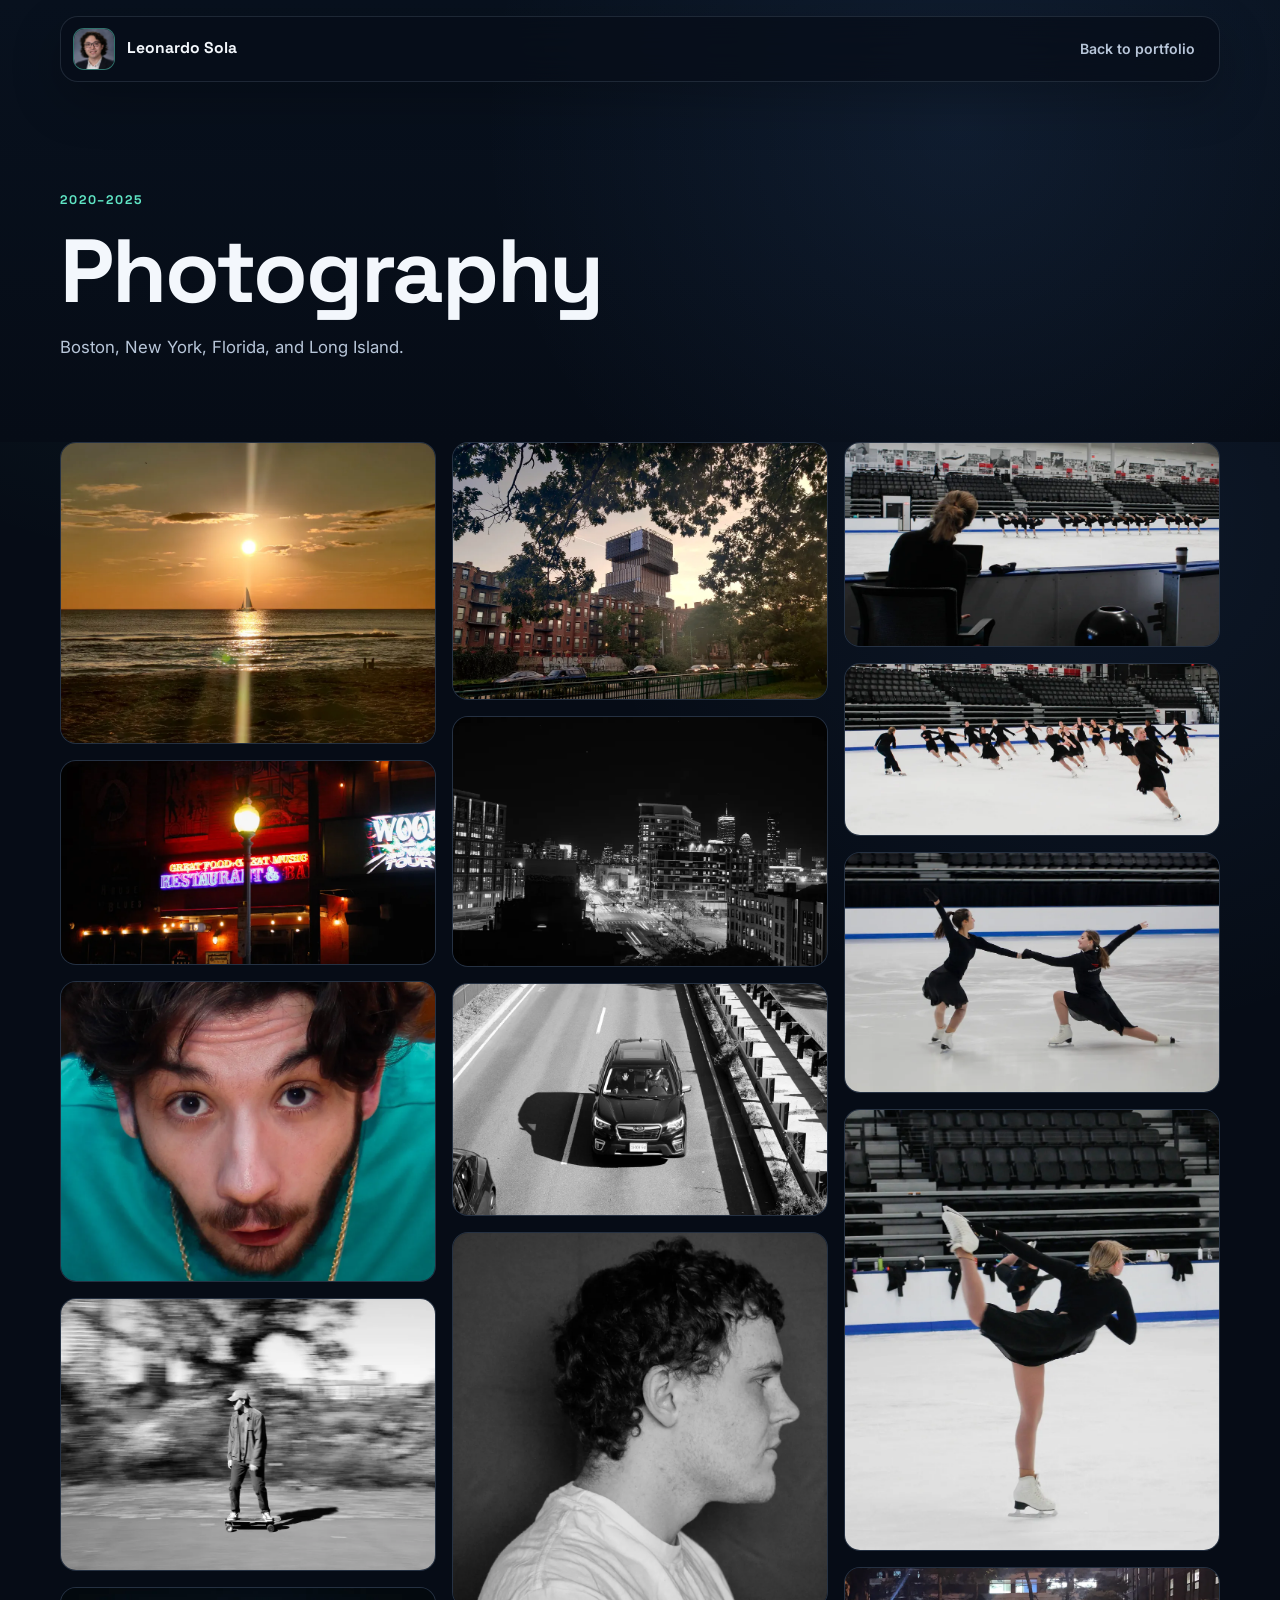
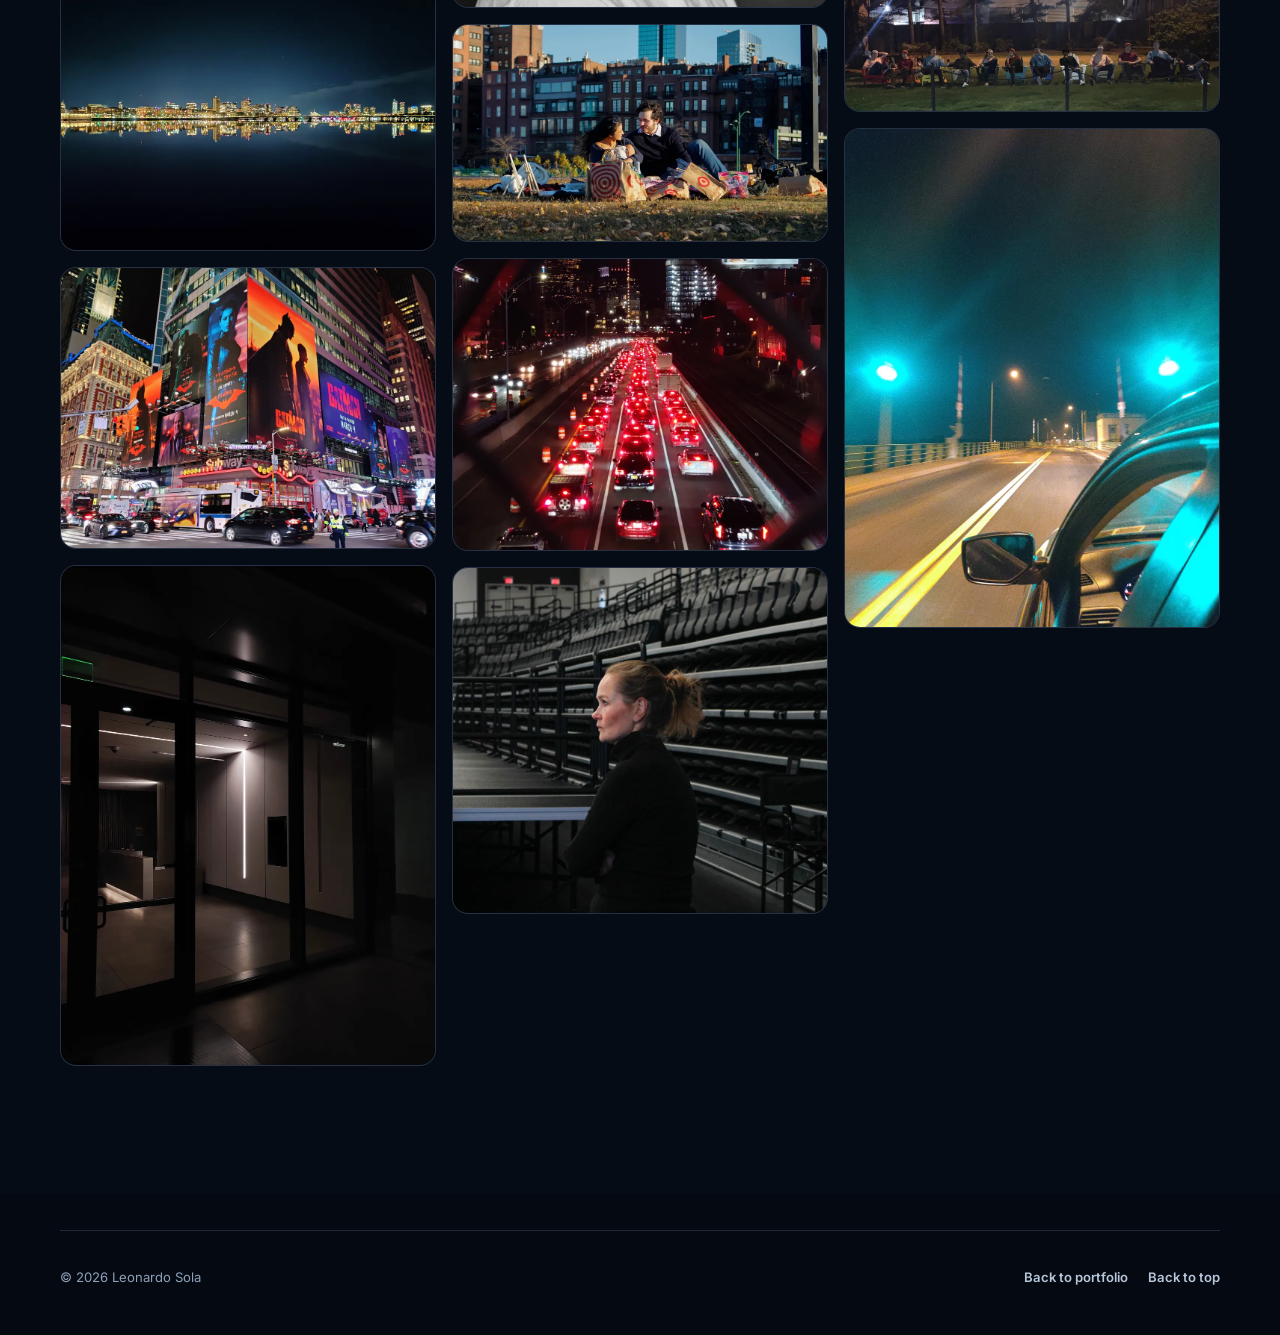
==== commit 1626885f: "project description changes + popup summaries, icon change, added education to landing, updated resu" ====
--- a/photography.html
+++ b/photography.html
@@ -20,7 +20,7 @@
   <header class="site-header" data-site-header>
     <nav class="nav-shell" aria-label="Gallery navigation">
       <a class="brand" href="index.html" aria-label="Leonardo Sola portfolio home">
-        <span class="brand-mark" aria-hidden="true">LS</span>
+        <img class="brand-mark" src="images/optimized/portrait.webp" alt="" width="42" height="42" aria-hidden="true" decoding="async">
         <span class="brand-name">Leonardo Sola</span>
       </a>
       <a class="gallery-back-link" href="index.html">Back to portfolio</a>
--- a/css/site.css
+++ b/css/site.css
@@ -288,13 +288,11 @@
 .brand-mark {
   width: 42px;
   height: 42px;
-  display: grid;
-  place-items: center;
-  color: var(--accent-dark);
-  background: var(--accent);
+  display: block;
+  object-fit: cover;
+  background: var(--surface);
+  border: 1px solid rgba(96, 230, 197, 0.45);
   border-radius: 11px;
-  font-size: 0.9rem;
-  letter-spacing: -0.04em;
 }
 
 .brand-name {
@@ -391,10 +389,35 @@
 
 .hero-lede {
   max-width: 710px;
-  margin-bottom: 2rem;
+  margin-bottom: 1rem;
   color: #c8d4e3;
   font-size: clamp(1.1rem, 2vw, 1.34rem);
   line-height: 1.65;
+}
+
+.hero-credential {
+  width: fit-content;
+  margin: 0 0 2rem;
+  padding: 0.7rem 0.9rem;
+  display: flex;
+  flex-wrap: wrap;
+  gap: 0.25rem 0.65rem;
+  color: var(--text);
+  background: rgba(16, 28, 45, 0.72);
+  border: 1px solid rgba(96, 230, 197, 0.25);
+  border-radius: 12px;
+  font-size: 0.86rem;
+  font-weight: 600;
+}
+
+.hero-credential span + span {
+  color: var(--text-muted);
+}
+
+.hero-credential span + span::before {
+  margin-right: 0.65rem;
+  color: var(--accent);
+  content: "·";
 }
 
 .hero-actions,
@@ -429,6 +452,8 @@
 .hero-portrait-wrap {
   justify-self: end;
   width: min(100%, 330px);
+  text-align: center;
+  transform: translateY(-1.5rem);
 }
 
 .portrait-frame {
@@ -451,6 +476,7 @@
   margin: 1rem 0 0;
   display: flex;
   align-items: center;
+  justify-content: center;
   gap: 0.6rem;
   color: var(--text-soft);
   font-size: 0.84rem;
@@ -496,6 +522,7 @@
 }
 
 .section-work {
+  padding-top: clamp(1.5rem, 4vw, 2.5rem);
   background: linear-gradient(180deg, var(--page), var(--page-deep));
 }
 
@@ -595,6 +622,150 @@
 
 .selected-project-content .tag-list {
   margin: 0.75rem 0 1rem;
+}
+
+.project-actions {
+  display: flex;
+  flex-wrap: wrap;
+  align-items: center;
+  gap: 0.75rem 1.25rem;
+}
+
+button.text-link {
+  padding: 0;
+  color: var(--accent);
+  font: inherit;
+  font-weight: 700;
+  background: transparent;
+  border: 0;
+  cursor: pointer;
+}
+
+button.text-link:focus-visible,
+.dialog-close:focus-visible {
+  outline: 2px solid var(--accent);
+  outline-offset: 4px;
+}
+
+body.dialog-open {
+  overflow: hidden;
+}
+
+.project-dialog {
+  width: min(920px, calc(100% - 2rem));
+  max-height: calc(100dvh - 2rem);
+  padding: 0;
+  color: var(--text);
+  background: #0b1625;
+  border: 1px solid rgba(96, 230, 197, 0.3);
+  border-radius: var(--radius-lg);
+  box-shadow: 0 28px 90px rgba(0, 0, 0, 0.62);
+  overflow: auto;
+}
+
+.project-dialog::backdrop {
+  background: rgba(2, 7, 14, 0.82);
+  backdrop-filter: blur(7px);
+}
+
+.project-dialog[open] {
+  animation: dialog-enter 180ms ease-out;
+}
+
+.project-dialog-shell {
+  position: relative;
+}
+
+.dialog-close {
+  position: sticky;
+  z-index: 2;
+  top: 0.85rem;
+  float: right;
+  width: 44px;
+  height: 44px;
+  margin: 0.85rem 0.85rem -3.6rem 0;
+  display: grid;
+  place-items: center;
+  color: var(--text);
+  font: 400 1.8rem/1 var(--body);
+  background: rgba(7, 14, 25, 0.92);
+  border: 1px solid var(--line);
+  border-radius: 50%;
+  cursor: pointer;
+}
+
+.dialog-close:hover {
+  color: var(--accent);
+  border-color: rgba(96, 230, 197, 0.5);
+}
+
+.project-dialog-gallery {
+  clear: both;
+  padding: clamp(1rem, 3vw, 1.5rem);
+  display: grid;
+  background: #07101d;
+}
+
+.project-dialog-gallery-split {
+  grid-template-columns: repeat(2, minmax(0, 1fr));
+  gap: 0.75rem;
+}
+
+.project-dialog-gallery img {
+  width: 100%;
+  max-height: 520px;
+  object-fit: cover;
+  border: 1px solid var(--line);
+  border-radius: var(--radius-md);
+}
+
+.project-dialog-gallery-split img {
+  height: 100%;
+  max-height: 440px;
+}
+
+.project-dialog-gallery-contain img {
+  max-height: 440px;
+  object-fit: contain;
+  background: #e8ebed;
+}
+
+.project-dialog-gallery-padded {
+  padding: clamp(2rem, 6vw, 4rem);
+  background: #e8ebed;
+}
+
+.project-dialog-gallery-padded img {
+  max-height: 560px;
+  border: 0;
+}
+
+.project-dialog-content {
+  padding: clamp(1.5rem, 5vw, 3rem);
+}
+
+.project-dialog-content-wide {
+  padding-top: clamp(3.5rem, 7vw, 5rem);
+}
+
+.project-dialog-content h2 {
+  max-width: 22ch;
+  margin-bottom: 1rem;
+  font-size: clamp(1.8rem, 5vw, 3rem);
+}
+
+.project-dialog-content > p:not(.project-kicker) {
+  max-width: 72ch;
+  line-height: 1.7;
+}
+
+.project-dialog-content .text-link {
+  margin-top: 0.5rem;
+}
+
+@keyframes dialog-enter {
+  from { opacity: 0; transform: translateY(12px); }
+  to { opacity: 1; transform: translateY(0); }
 }
 
 .selected-project .architecture-card {
@@ -890,25 +1061,33 @@
 .compact-project {
   padding: 1.4rem;
   display: grid;
-  grid-template-columns: minmax(140px, 0.55fr) minmax(0, 1fr);
+  grid-template-columns: minmax(145px, 0.45fr) minmax(0, 1fr);
   align-items: center;
-  gap: 1.5rem;
+  column-gap: 2rem;
+  row-gap: 0.75rem;
+  text-align: left;
   background: rgba(16, 28, 45, 0.55);
   border: 1px solid var(--line);
   border-radius: var(--radius-md);
 }
 
-.compact-project .text-link {
-  grid-column: 1 / -1;
-}
-
-.compact-project h4,
-.compact-project p {
+.compact-project-title,
+.compact-project-summary {
+  align-self: center;
+}
+
+.compact-project-title h4,
+.compact-project-title p,
+.compact-project-summary p {
   margin-bottom: 0;
 }
 
-.compact-project > p {
+.compact-project-summary p {
   font-size: 0.88rem;
+}
+
+.compact-project-summary .text-link {
+  margin-top: 0.65rem;
 }
 
 /* Experience and skills */
@@ -1024,25 +1203,44 @@
 
 .about-grid {
   display: grid;
-  grid-template-columns: minmax(180px, 0.35fr) minmax(0, 1fr);
-  align-items: start;
+  grid-template-columns: minmax(220px, 0.45fr) minmax(0, 1fr);
+  align-items: center;
   gap: clamp(2.5rem, 8vw, 7rem);
 }
 
-.about-grid h2 {
-  max-width: none;
-  margin-bottom: 0;
-  font-size: clamp(2.25rem, 4vw, 3.25rem);
+.about-photo {
+  margin: 0;
+  overflow: hidden;
+  border: 1px solid rgba(96, 230, 197, 0.28);
+  border-radius: var(--radius-md);
+  background: rgba(16, 28, 45, 0.48);
+  box-shadow: var(--shadow);
+}
+
+.about-photo img {
+  display: block;
+  width: 100%;
+  aspect-ratio: 4 / 5;
+  object-fit: cover;
 }
 
 .about-copy {
   max-width: 760px;
-  padding-top: 0.4rem;
+}
+
+.about-copy h2 {
+  max-width: none;
+  margin-bottom: 1.25rem;
+  font-size: clamp(2.25rem, 4vw, 3.25rem);
 }
 
 .about-copy p {
   color: #c8d4e3;
   font-size: 1.05rem;
+}
+
+.about-resume-button {
+  margin-top: 0.35rem;
 }
 
 /* Photography */
@@ -1303,6 +1501,7 @@
   .hero-portrait-wrap {
     width: min(58vw, 290px);
     justify-self: start;
+    transform: none;
   }
 
   .focus-strip {
@@ -1325,6 +1524,10 @@
   .about-copy {
     max-width: 700px;
     padding-top: 0;
+  }
+
+  .about-photo {
+    width: min(100%, 360px);
   }
 
   .contact-actions {
@@ -1428,6 +1631,14 @@
     gap: 0.8rem;
   }
 
+  .project-dialog-gallery-split {
+    grid-template-columns: 1fr;
+  }
+
+  .project-dialog-gallery-split img {
+    height: auto;
+  }
+
   .skills-intro {
     grid-column: auto;
   }
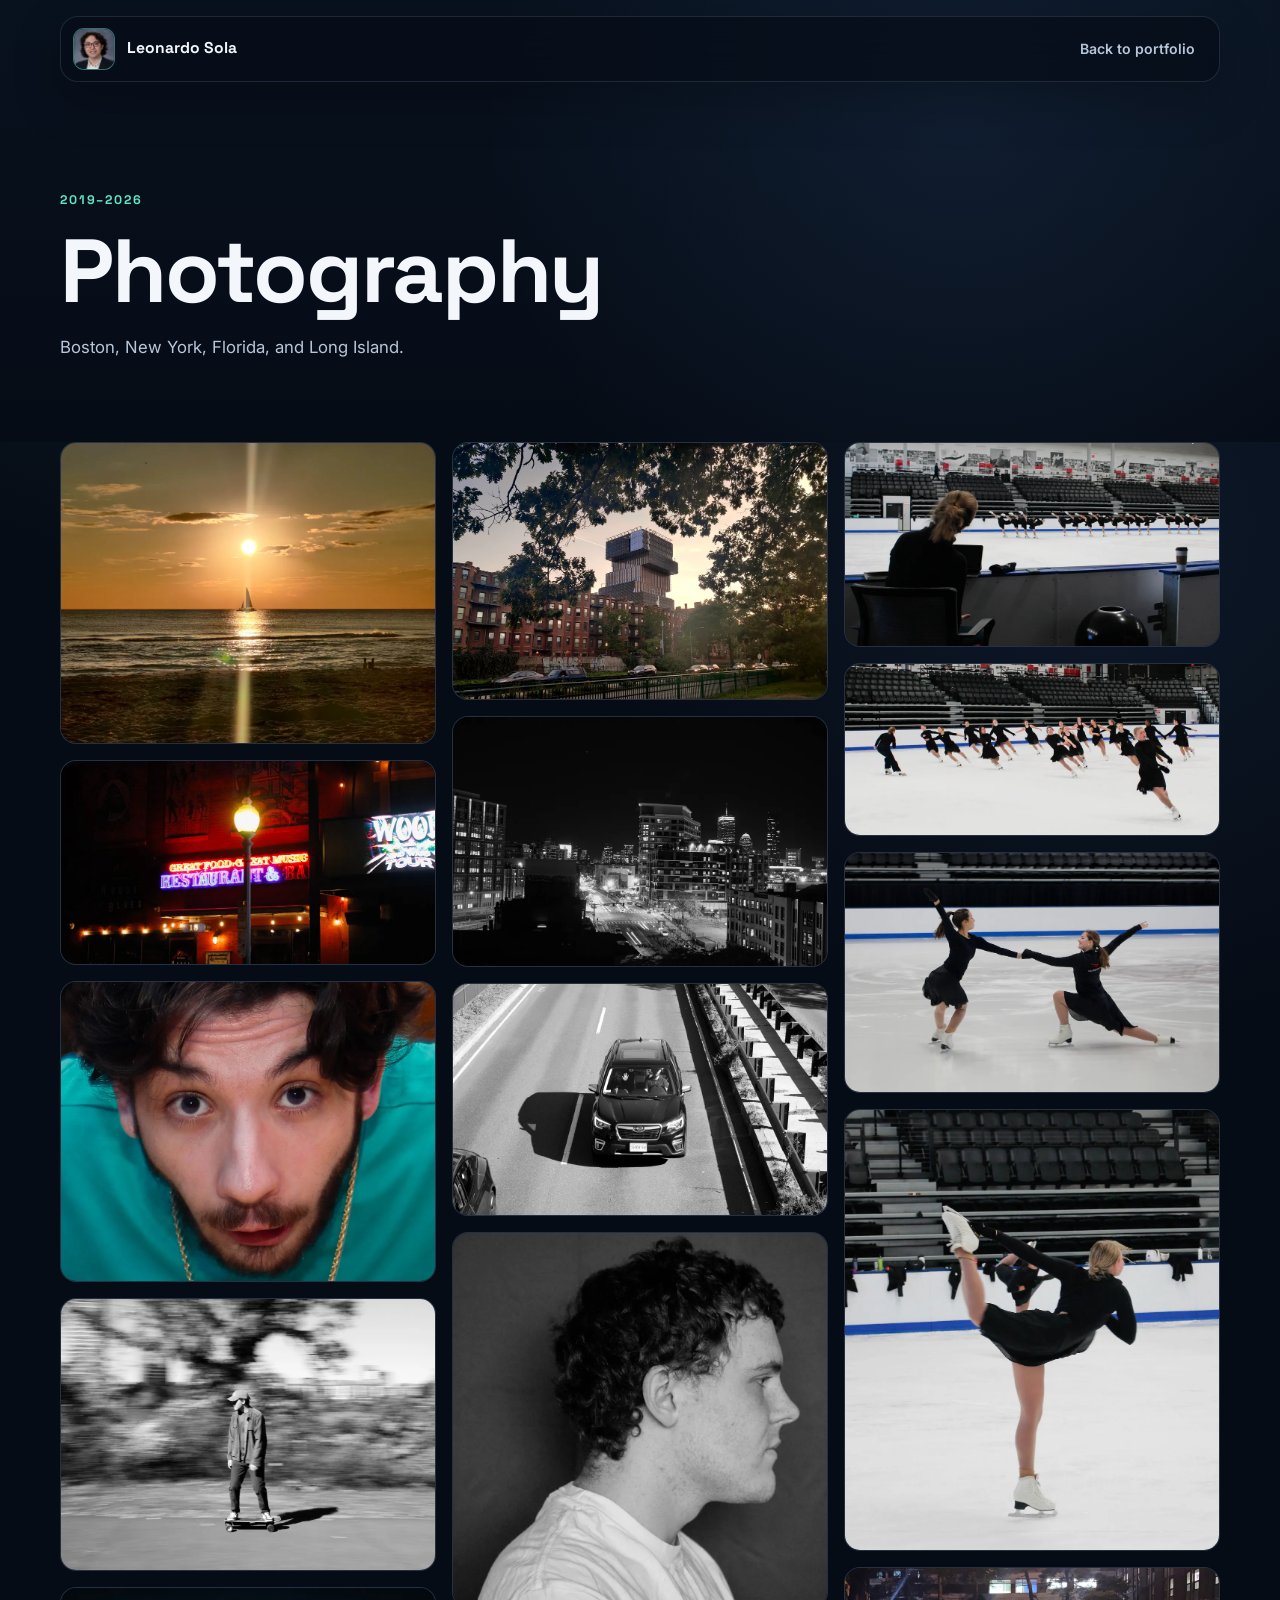
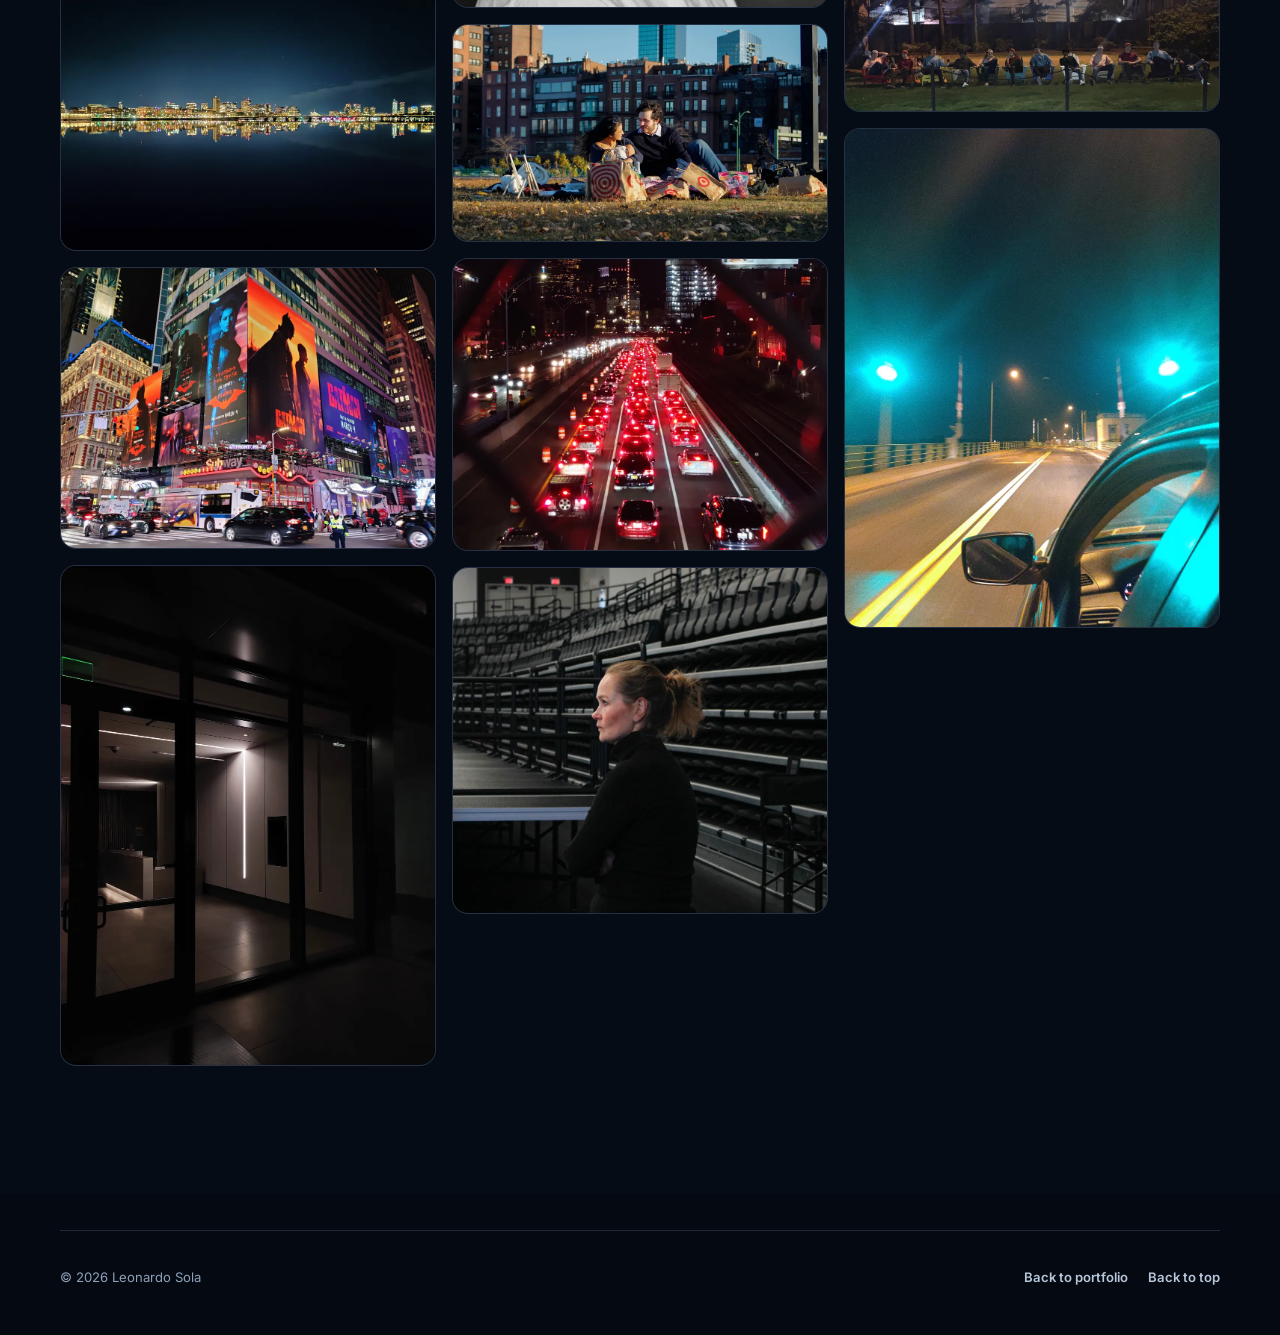
==== commit 2b8c73f0: "Added more context for holostream, optimized more images into webp, slight format changes for mobile" ====
--- a/photography.html
+++ b/photography.html
@@ -30,7 +30,7 @@
   <main>
     <section class="gallery-hero" aria-labelledby="gallery-title">
       <div class="container">
-        <p class="eyebrow">2020–2025</p>
+        <p class="eyebrow">2019–2026</p>
         <h1 id="gallery-title">Photography</h1>
         <p>Boston, New York, Florida, and Long Island.</p>
       </div>
--- a/css/site.css
+++ b/css/site.css
@@ -115,6 +115,10 @@
   display: block;
 }
 
+.hero h1 {
+  font-size: clamp(2.6rem, 5.8vw, 4.4rem);
+}
+
 h2 {
   margin-bottom: 1.1rem;
   font-size: clamp(2.25rem, 5vw, 3.8rem);
@@ -327,6 +331,21 @@
   color: var(--accent);
 }
 
+.nav-links .nav-resume {
+  margin-left: 0.5rem;
+  padding-inline: 1rem;
+  color: var(--accent);
+  background: rgba(96, 230, 197, 0.04);
+  border: 1px solid rgba(96, 230, 197, 0.48);
+  border-radius: 10px;
+}
+
+.nav-links .nav-resume:hover {
+  color: var(--page-deep);
+  background: var(--accent);
+  border-color: var(--accent);
+}
+
 .nav-toggle {
   width: 46px;
   height: 46px;
@@ -398,7 +417,7 @@
 .hero-credential {
   width: fit-content;
   margin: 0 0 2rem;
-  padding: 0.7rem 0.9rem;
+  padding: 0.85rem 1.1rem;
   display: flex;
   flex-wrap: wrap;
   gap: 0.25rem 0.65rem;
@@ -406,7 +425,7 @@
   background: rgba(16, 28, 45, 0.72);
   border: 1px solid rgba(96, 230, 197, 0.25);
   border-radius: 12px;
-  font-size: 0.86rem;
+  font-size: 1.1rem;
   font-weight: 600;
 }
 
@@ -453,7 +472,7 @@
   justify-self: end;
   width: min(100%, 330px);
   text-align: center;
-  transform: translateY(-1.5rem);
+  transform: translateY(-2rem);
 }
 
 .portrait-frame {
@@ -479,8 +498,25 @@
   justify-content: center;
   gap: 0.6rem;
   color: var(--text-soft);
-  font-size: 0.84rem;
+  font-size: 0.94rem;
   line-height: 1.5;
+}
+
+.contact-email {
+  width: fit-content;
+  min-height: 44px;
+  margin-top: 0.75rem;
+  display: inline-flex;
+  align-items: center;
+  color: var(--accent);
+  font-weight: 700;
+  text-decoration: underline;
+  text-decoration-color: rgba(96, 230, 197, 0.4);
+  text-underline-offset: 0.22em;
+}
+
+.contact-email:hover {
+  text-decoration-color: var(--accent);
 }
 
 .availability span {
@@ -761,6 +797,68 @@
 
 .project-dialog-content .text-link {
   margin-top: 0.5rem;
+}
+
+.project-case-study {
+  margin: 1.75rem 0;
+  display: grid;
+  gap: 1.5rem;
+}
+
+.project-case-study section {
+  padding-top: 1.25rem;
+  border-top: 1px solid var(--line);
+}
+
+.project-case-study h3 {
+  margin-bottom: 0.65rem;
+  font-size: 1.15rem;
+}
+
+.project-case-study p,
+.case-study-results {
+  max-width: 72ch;
+  margin-bottom: 0;
+  color: var(--text-soft);
+  line-height: 1.7;
+}
+
+.benchmark-facts {
+  margin: 0.9rem 0 1rem;
+  display: grid;
+  grid-template-columns: repeat(4, minmax(0, 1fr));
+  gap: 0.65rem;
+}
+
+.benchmark-facts div {
+  padding: 0.9rem;
+  background: rgba(16, 28, 45, 0.72);
+  border: 1px solid var(--line);
+  border-radius: var(--radius-sm);
+}
+
+.benchmark-facts strong,
+.benchmark-facts span {
+  display: block;
+}
+
+.benchmark-facts strong {
+  margin-bottom: 0.15rem;
+  color: var(--accent);
+  font: 700 1.3rem/1.2 var(--heading);
+}
+
+.benchmark-facts span {
+  color: var(--text-muted);
+  font-size: 0.75rem;
+}
+
+.case-study-results {
+  padding-left: 1.15rem;
+}
+
+.case-study-results li + li {
+  margin-top: 0.55rem;
 }
 
 @keyframes dialog-enter {
@@ -1500,7 +1598,7 @@
 
   .hero-portrait-wrap {
     width: min(58vw, 290px);
-    justify-self: start;
+    justify-self: center;
     transform: none;
   }
 
@@ -1585,6 +1683,11 @@
     padding-inline: 1rem;
   }
 
+  .nav-links .nav-resume {
+    margin: 0.35rem 0 0;
+    justify-content: center;
+  }
+
   .selected-project {
     grid-template-columns: 1fr;
     border-radius: var(--radius-md);
@@ -1637,6 +1740,10 @@
 
   .project-dialog-gallery-split img {
     height: auto;
+  }
+
+  .benchmark-facts {
+    grid-template-columns: repeat(2, minmax(0, 1fr));
   }
 
   .skills-intro {
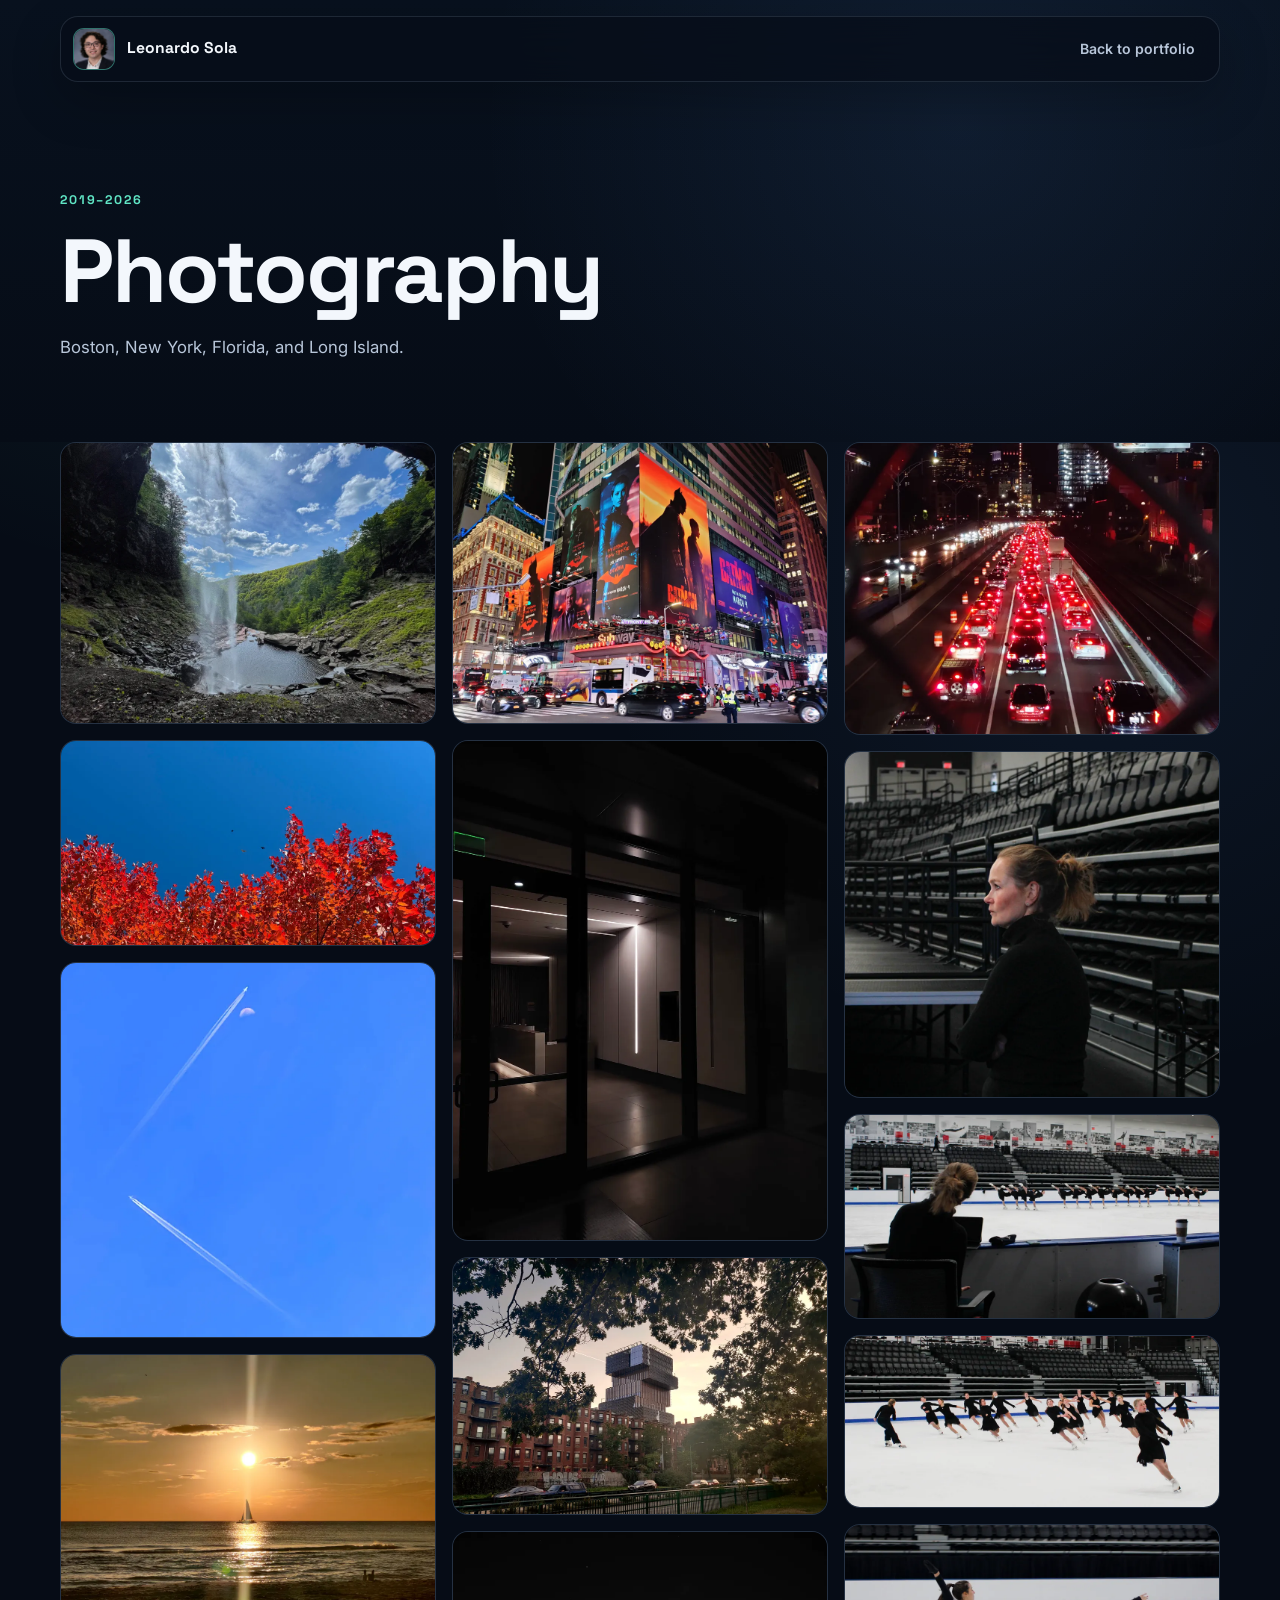
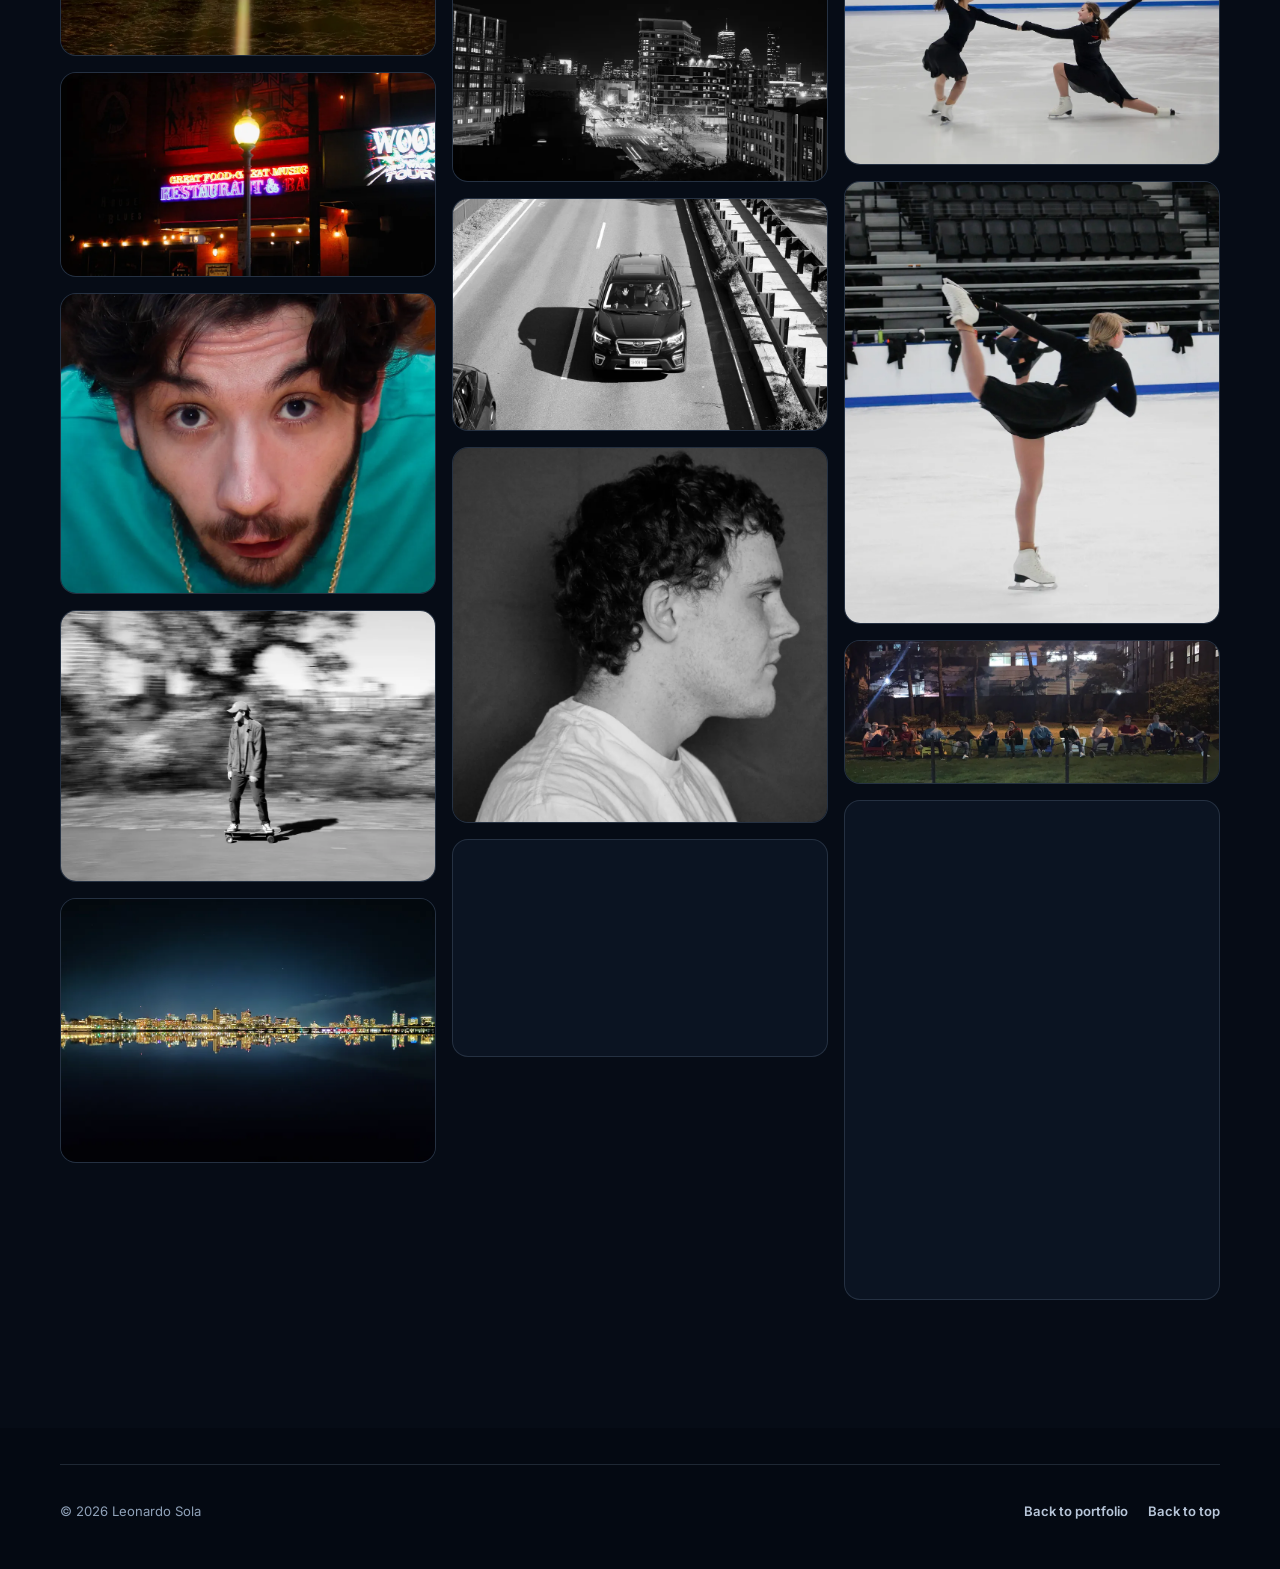
==== commit 9ba2eac6: "Update AWS role and expand photography section" ====
--- a/photography.html
+++ b/photography.html
@@ -38,6 +38,9 @@
 
     <section class="gallery-section" id="gallery" aria-label="Photography gallery">
       <div class="container gallery-grid">
+        <a class="gallery-item" href="images/photography/CampingWaterfall.jpg" target="_blank" rel="noopener" aria-label="Open waterfall cascading over rocks in a forest photograph at full resolution"><img src="images/optimized/gallery-camping-waterfall.webp" alt="Waterfall cascading over rocks in a forest" width="1000" height="750" loading="lazy" decoding="async"></a>
+        <a class="gallery-item" href="images/photography/FireLeaves.jpg" target="_blank" rel="noopener" aria-label="Open autumn leaves in fiery colors photograph at full resolution"><img src="images/optimized/gallery-fire-leaves.webp" alt="Autumn leaves in fiery colors" width="1000" height="544" loading="lazy" decoding="async"></a>
+        <a class="gallery-item" href="images/photography/twoPlanes.jpg" target="_blank" rel="noopener" aria-label="Open two planes in the sky photograph at full resolution"><img src="images/optimized/gallery-two-planes.webp" alt="Two planes in the sky" width="1000" height="1000" loading="lazy" decoding="async"></a>
         <a class="gallery-item" href="images/photography/FloridaSunset.jpg" target="_blank" rel="noopener" aria-label="Open Tampa Bay sunset photograph at full resolution"><img src="images/optimized/gallery-florida-sunset.webp" alt="Sunset over Tampa Bay" width="1000" height="804" decoding="async"></a>
         <a class="gallery-item" href="images/photography/photo2.jpg" target="_blank" rel="noopener" aria-label="Open Lansdowne Street photograph at full resolution"><img src="images/optimized/gallery-lansdowne.webp" alt="Lansdowne Street in Boston at night" width="1000" height="543" loading="lazy" decoding="async"></a>
         <a class="gallery-item" href="images/photography/photo1.jpg" target="_blank" rel="noopener" aria-label="Open portrait at full resolution"><img src="images/optimized/gallery-aaron.webp" alt="Outdoor portrait of Aaron" width="1000" height="799" loading="lazy" decoding="async"></a>
--- a/css/site.css
+++ b/css/site.css
@@ -397,13 +397,13 @@
 
 .hero-grid {
   display: grid;
-  grid-template-columns: minmax(0, 1.2fr) minmax(250px, 0.65fr);
+  grid-template-columns: minmax(0, 1.38fr) minmax(300px, 1fr);
   align-items: center;
-  gap: clamp(3rem, 8vw, 7rem);
+  gap: clamp(2rem, 4.5vw, 4rem);
 }
 
 .hero-copy {
-  max-width: 760px;
+  max-width: 680px;
 }
 
 .hero-lede {
@@ -414,19 +414,45 @@
   line-height: 1.65;
 }
 
+.hero-next {
+  width: fit-content;
+  max-width: min(100%, 430px);
+  margin: 0 0 1rem;
+  padding: 0.85rem 1.05rem;
+  display: grid;
+  gap: 0.2rem;
+  background: linear-gradient(135deg, rgba(96, 230, 197, 0.12), rgba(103, 167, 255, 0.08));
+  border: 1px solid rgba(96, 230, 197, 0.38);
+  border-radius: 14px;
+  box-shadow: 0 16px 38px rgba(0, 0, 0, 0.18);
+}
+
+.hero-next-label {
+  color: var(--text);
+  font-family: var(--heading);
+  font-size: clamp(0.98rem, 1.5vw, 1.08rem);
+  font-weight: 700;
+  line-height: 1.35;
+}
+
+.hero-next-team {
+  color: var(--text-soft);
+  font-size: 0.9rem;
+}
+
 .hero-credential {
-  width: fit-content;
-  margin: 0 0 2rem;
+  width: 100%;
+  margin: 0;
   padding: 0.85rem 1.1rem;
-  display: flex;
-  flex-wrap: wrap;
-  gap: 0.25rem 0.65rem;
+  display: grid;
+  gap: 0.1rem;
   color: var(--text);
   background: rgba(16, 28, 45, 0.72);
   border: 1px solid rgba(96, 230, 197, 0.25);
   border-radius: 12px;
-  font-size: 1.1rem;
+  font-size: 1rem;
   font-weight: 600;
+  text-align: left;
 }
 
 .hero-credential span + span {
@@ -434,9 +460,7 @@
 }
 
 .hero-credential span + span::before {
-  margin-right: 0.65rem;
-  color: var(--accent);
-  content: "·";
+  content: none;
 }
 
 .hero-actions,
@@ -469,10 +493,13 @@
 }
 
 .hero-portrait-wrap {
-  justify-self: end;
-  width: min(100%, 330px);
+  width: min(100%, 370px);
+  display: grid;
+  align-self: center;
+  justify-self: center;
+  gap: 1rem;
   text-align: center;
-  transform: translateY(-2rem);
+  transform: translateY(-1rem);
 }
 
 .portrait-frame {
@@ -489,17 +516,6 @@
   aspect-ratio: 1;
   object-fit: cover;
   border-radius: 19px;
-}
-
-.availability {
-  margin: 1rem 0 0;
-  display: flex;
-  align-items: center;
-  justify-content: center;
-  gap: 0.6rem;
-  color: var(--text-soft);
-  font-size: 0.94rem;
-  line-height: 1.5;
 }
 
 .contact-email {
@@ -519,15 +535,6 @@
   text-decoration-color: var(--accent);
 }
 
-.availability span {
-  width: 9px;
-  height: 9px;
-  flex: 0 0 9px;
-  background: var(--accent);
-  border-radius: 50%;
-  box-shadow: 0 0 0 5px rgba(96, 230, 197, 0.12);
-}
-
 .focus-strip {
   margin-top: clamp(3rem, 8vh, 5rem);
   padding: 1rem 1.2rem;
@@ -619,6 +626,32 @@
 .selected-project:focus-within {
   border-color: rgba(96, 230, 197, 0.34);
   box-shadow: 0 20px 52px rgba(0, 0, 0, 0.2);
+}
+
+.selected-project-featured {
+  grid-template-columns: minmax(380px, 48%) minmax(0, 1fr);
+  background:
+    radial-gradient(circle at 78% 22%, rgba(96, 230, 197, 0.09), transparent 24rem),
+    linear-gradient(145deg, rgba(19, 36, 56, 0.98), rgba(8, 17, 29, 0.98));
+  border-color: rgba(96, 230, 197, 0.36);
+  box-shadow: 0 26px 70px rgba(0, 0, 0, 0.3);
+}
+
+.selected-project-featured .selected-project-content {
+  padding-block: clamp(2rem, 5vw, 3.5rem);
+}
+
+.selected-project-featured .selected-project-content h3 {
+  font-size: clamp(2rem, 4vw, 3rem);
+}
+
+.other-projects-heading {
+  margin: clamp(2.5rem, 6vw, 4.5rem) 0 0.15rem;
+}
+
+.other-projects-heading h3 {
+  margin-bottom: 0;
+  font-size: clamp(1.8rem, 3vw, 2.5rem);
 }
 
 img.selected-project-media {
@@ -843,7 +876,7 @@
 }
 
 .benchmark-facts strong {
-  margin-bottom: 0.15rem;
+  margin-bottom: 0.3rem;
   color: var(--accent);
   font: 700 1.3rem/1.2 var(--heading);
 }
@@ -1196,13 +1229,37 @@
 }
 
 .timeline {
-  border-top: 1px solid var(--line);
+  border-top: 0;
+}
+
+.next-role-card {
+  margin-bottom: 1.25rem;
+  padding: 1.6rem 1.75rem;
+  background:
+    radial-gradient(circle at 92% 18%, rgba(103, 167, 255, 0.12), transparent 16rem),
+    rgba(16, 28, 45, 0.72);
+  border: 1px solid rgba(96, 230, 197, 0.34);
+  border-radius: var(--radius-md);
+}
+
+.next-role-card h3 {
+  margin-bottom: 0.25rem;
+  font-size: 1.5rem;
+}
+
+.next-role-card p:last-child {
+  max-width: 62ch;
+  margin-bottom: 0;
 }
 
 .timeline-item {
   position: relative;
   padding: 2rem 0 2rem 2rem;
   border-bottom: 1px solid var(--line);
+}
+
+.next-role-card + .timeline-item {
+  border-top: 1px solid var(--line);
 }
 
 .timeline-item::before {
@@ -1597,7 +1654,7 @@
   }
 
   .hero-portrait-wrap {
-    width: min(58vw, 290px);
+    width: min(64vw, 340px);
     justify-self: center;
     transform: none;
   }
@@ -1693,6 +1750,10 @@
     border-radius: var(--radius-md);
   }
 
+  .selected-project-featured {
+    grid-template-columns: 1fr;
+  }
+
   img.selected-project-media {
     height: auto;
     min-height: 0;
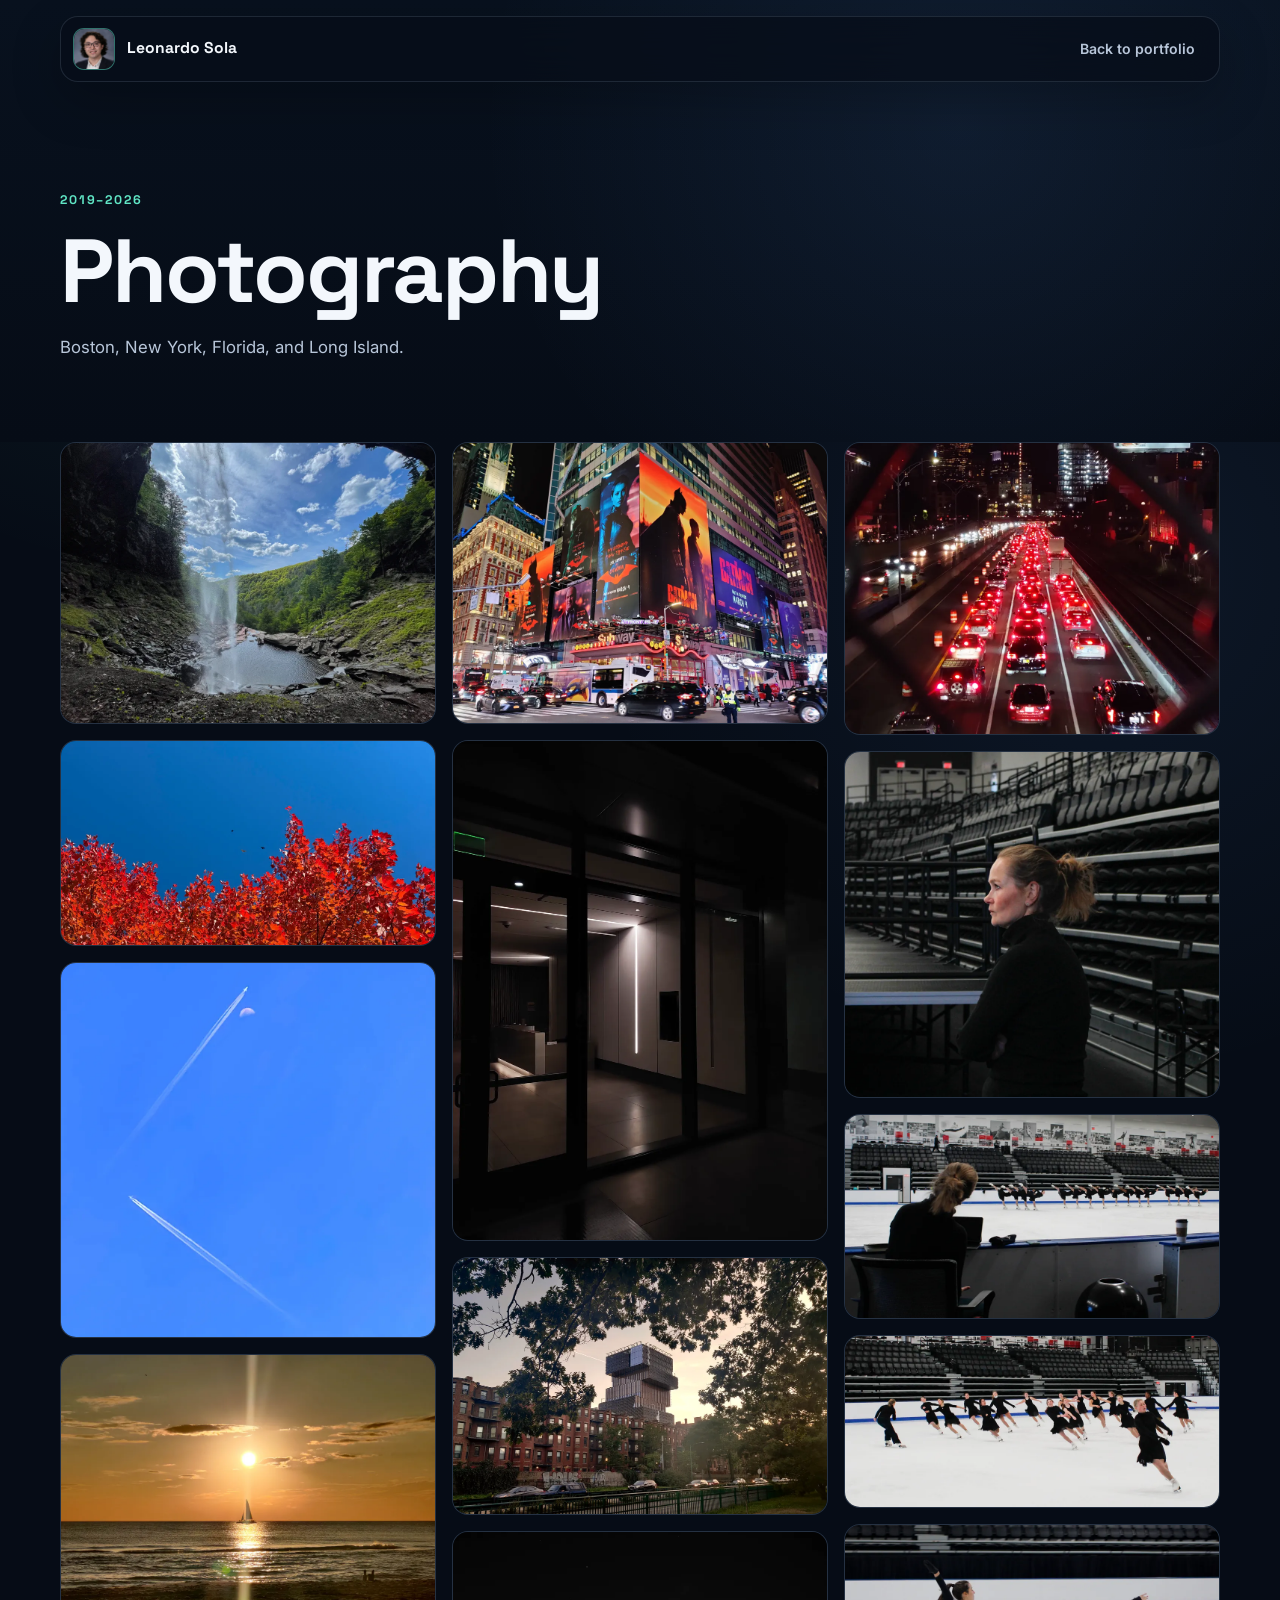
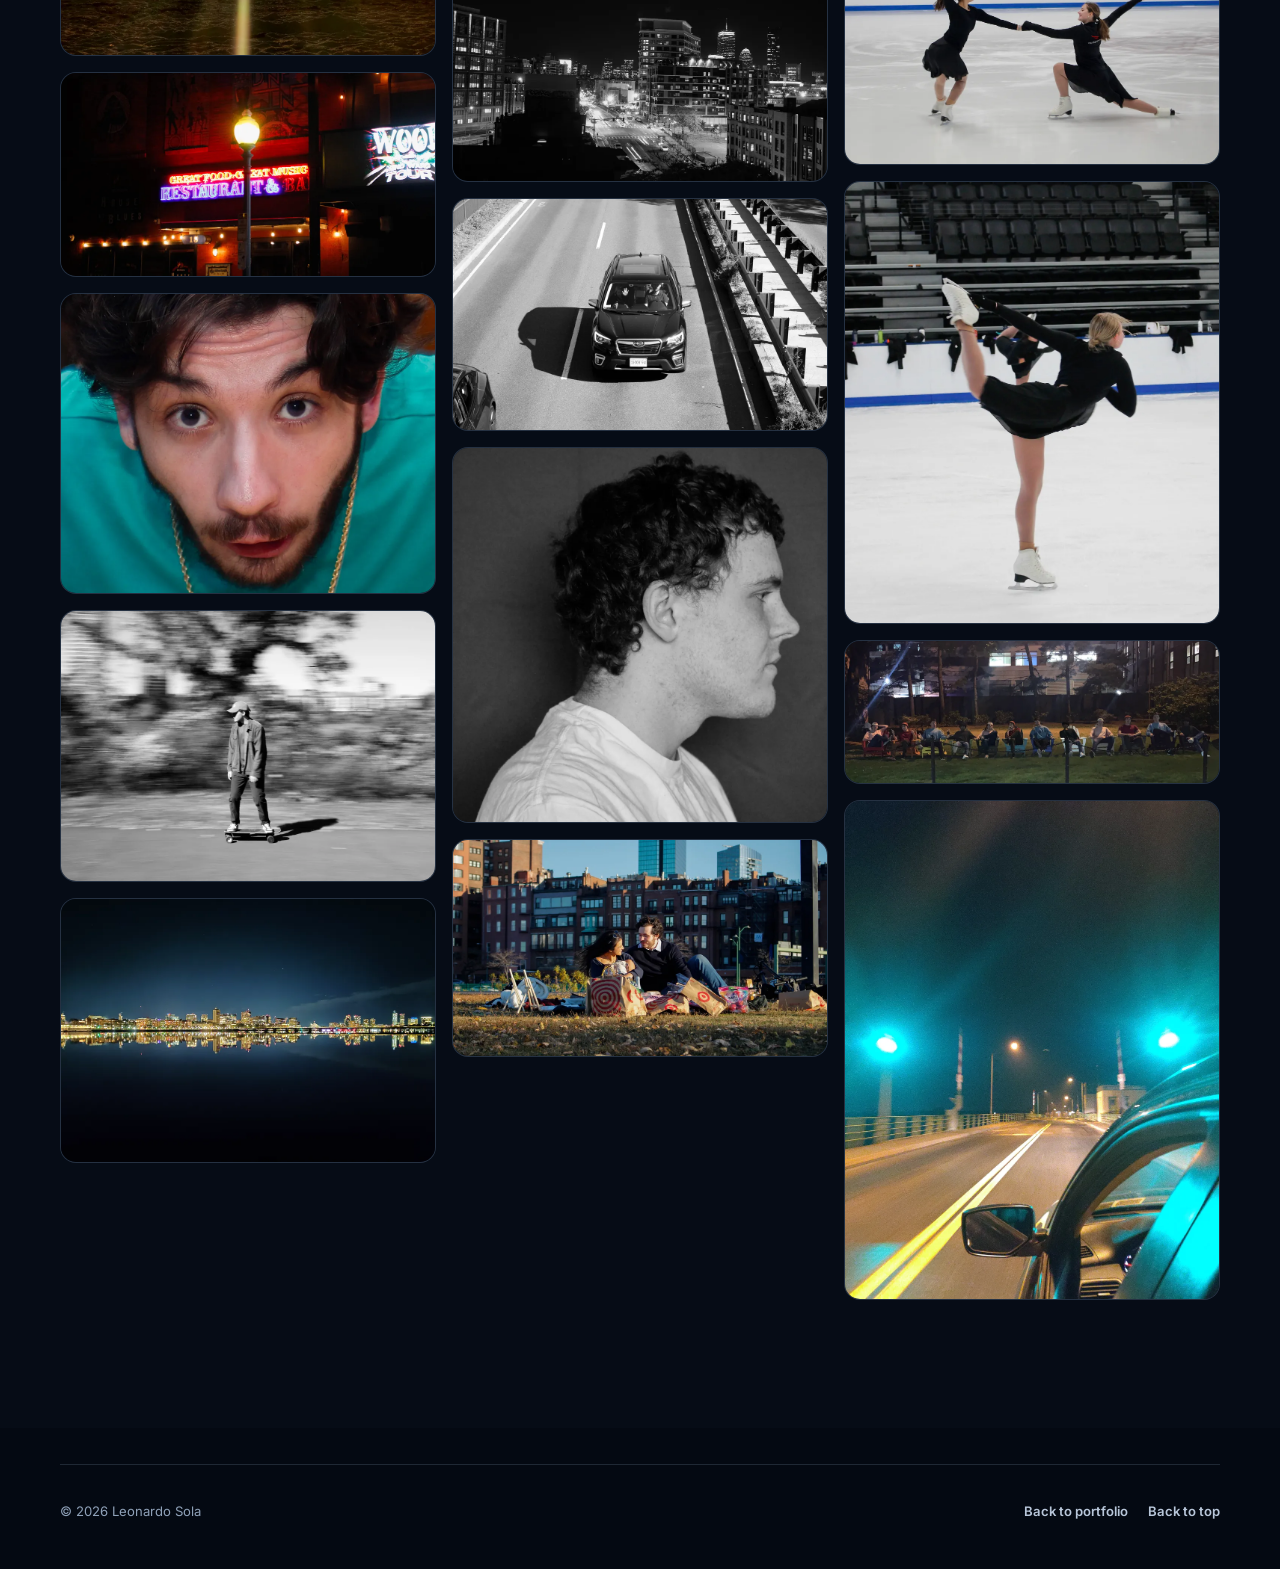
==== commit c7ca48ea: "Add in-page photography viewer with zoom and pan" ====
--- a/photography.html
+++ b/photography.html
@@ -38,29 +38,29 @@
 
     <section class="gallery-section" id="gallery" aria-label="Photography gallery">
       <div class="container gallery-grid">
-        <a class="gallery-item" href="images/photography/CampingWaterfall.jpg" target="_blank" rel="noopener" aria-label="Open waterfall cascading over rocks in a forest photograph at full resolution"><img src="images/optimized/gallery-camping-waterfall.webp" alt="Waterfall cascading over rocks in a forest" width="1000" height="750" loading="lazy" decoding="async"></a>
-        <a class="gallery-item" href="images/photography/FireLeaves.jpg" target="_blank" rel="noopener" aria-label="Open autumn leaves in fiery colors photograph at full resolution"><img src="images/optimized/gallery-fire-leaves.webp" alt="Autumn leaves in fiery colors" width="1000" height="544" loading="lazy" decoding="async"></a>
-        <a class="gallery-item" href="images/photography/twoPlanes.jpg" target="_blank" rel="noopener" aria-label="Open two planes in the sky photograph at full resolution"><img src="images/optimized/gallery-two-planes.webp" alt="Two planes in the sky" width="1000" height="1000" loading="lazy" decoding="async"></a>
-        <a class="gallery-item" href="images/photography/FloridaSunset.jpg" target="_blank" rel="noopener" aria-label="Open Tampa Bay sunset photograph at full resolution"><img src="images/optimized/gallery-florida-sunset.webp" alt="Sunset over Tampa Bay" width="1000" height="804" decoding="async"></a>
-        <a class="gallery-item" href="images/photography/photo2.jpg" target="_blank" rel="noopener" aria-label="Open Lansdowne Street photograph at full resolution"><img src="images/optimized/gallery-lansdowne.webp" alt="Lansdowne Street in Boston at night" width="1000" height="543" loading="lazy" decoding="async"></a>
-        <a class="gallery-item" href="images/photography/photo1.jpg" target="_blank" rel="noopener" aria-label="Open portrait at full resolution"><img src="images/optimized/gallery-aaron.webp" alt="Outdoor portrait of Aaron" width="1000" height="799" loading="lazy" decoding="async"></a>
-        <a class="gallery-item" href="images/photography/photo3.jpg" target="_blank" rel="noopener" aria-label="Open long-exposure photograph at full resolution"><img src="images/optimized/gallery-long-exposure.webp" alt="Electric skateboard long-exposure light trail" width="1000" height="723" loading="lazy" decoding="async"></a>
-        <a class="gallery-item" href="images/photography/Esplanade Skyline Reflection Edit.png" target="_blank" rel="noopener" aria-label="Open Esplanade skyline photograph at full resolution"><img src="images/optimized/gallery-esplanade.webp" alt="Boston skyline reflected across the Charles River" width="1000" height="701" loading="lazy" decoding="async"></a>
-        <a class="gallery-item" href="images/photography/NYC Batman Stock 1.png" target="_blank" rel="noopener" aria-label="Open Times Square photograph at full resolution"><img src="images/optimized/gallery-batman.webp" alt="Times Square street performer dressed as Batman" width="1000" height="750" loading="lazy" decoding="async"></a>
-        <a class="gallery-item" href="images/photography/Building across from Yawkey.png" target="_blank" rel="noopener" aria-label="Open Yawkey building photograph at full resolution"><img src="images/optimized/gallery-yawkey.webp" alt="Building across from Yawkey station in Boston" width="1000" height="1333" loading="lazy" decoding="async"></a>
-        <a class="gallery-item" href="images/photography/CDS Warm.png" target="_blank" rel="noopener" aria-label="Open Boston University CDS photograph at full resolution"><img src="images/optimized/gallery-cds.webp" alt="Boston University CDS building in warm summer light" width="1000" height="685" loading="lazy" decoding="async"></a>
-        <a class="gallery-item" href="images/photography/photo4.jpg" target="_blank" rel="noopener" aria-label="Open Boston rooftop photograph at full resolution"><img src="images/optimized/gallery-rooftop.webp" alt="Boston skyline viewed from a rooftop" width="1000" height="667" loading="lazy" decoding="async"></a>
-        <a class="gallery-item" href="images/photography/car2.jpg" target="_blank" rel="noopener" aria-label="Open Storrow Drive photograph at full resolution"><img src="images/optimized/gallery-storrow.webp" alt="Night traffic light trails on Storrow Drive" width="1000" height="618" loading="lazy" decoding="async"></a>
-        <a class="gallery-item" href="images/photography/JoeBWPortWoodAl.jpg" target="_blank" rel="noopener" aria-label="Open black-and-white portrait at full resolution"><img src="images/optimized/gallery-joe.webp" alt="Black-and-white portrait of Joe outdoors" width="1000" height="999" loading="lazy" decoding="async"></a>
-        <a class="gallery-item" href="images/photography/solaChoiceSet-3.jpg" target="_blank" rel="noopener" aria-label="Open anniversary portrait at full resolution"><img src="images/optimized/gallery-anniversary.webp" alt="Anniversary portrait in Boston" width="1000" height="577" loading="lazy" decoding="async"></a>
-        <a class="gallery-item" href="images/photography/Fenway Bridge.png" target="_blank" rel="noopener" aria-label="Open Fenway bridge photograph at full resolution"><img src="images/optimized/gallery-fenway.webp" alt="Fenway bridge in Boston" width="1000" height="778" loading="lazy" decoding="async"></a>
-        <a class="gallery-item" href="images/photography/solaFinal11.jpg" target="_blank" rel="noopener" aria-label="Open skating coach photograph at full resolution"><img src="images/optimized/gallery-skating-coach.webp" alt="Haydenettes synchronized skating coach instructing" width="1000" height="923" loading="lazy" decoding="async"></a>
-        <a class="gallery-item" href="images/photography/solaFinal12.jpg" target="_blank" rel="noopener" aria-label="Open skating alignment photograph at full resolution"><img src="images/optimized/gallery-skating-gauging.webp" alt="Synchronized skating alignment check" width="1000" height="544" loading="lazy" decoding="async"></a>
-        <a class="gallery-item" href="images/photography/solaFinal16.jpg" target="_blank" rel="noopener" aria-label="Open skating teaching photograph at full resolution"><img src="images/optimized/gallery-skating-teaching.webp" alt="Synchronized skating teaching moment" width="1000" height="456" loading="lazy" decoding="async"></a>
-        <a class="gallery-item" href="images/photography/solaFinal5.jpg" target="_blank" rel="noopener" aria-label="Open skating pair photograph at full resolution"><img src="images/optimized/gallery-skating-pair.webp" alt="Synchronized skating pair routine" width="1000" height="639" loading="lazy" decoding="async"></a>
-        <a class="gallery-item" href="images/photography/solaFinal7.jpg" target="_blank" rel="noopener" aria-label="Open skating solo photograph at full resolution"><img src="images/optimized/gallery-skating-solo.webp" alt="Synchronized skater holding a solo pose" width="1000" height="1179" loading="lazy" decoding="async"></a>
-        <a class="gallery-item" href="images/photography/Tower Chairs Edit.png" target="_blank" rel="noopener" aria-label="Open Tower chairs photograph at full resolution"><img src="images/optimized/gallery-tower-chairs.webp" alt="The Tower chairs in Boston" width="1000" height="380" loading="lazy" decoding="async"></a>
-        <a class="gallery-item" href="images/photography/IMG_20220827_013123.jpg" target="_blank" rel="noopener" aria-label="Open Suffolk County bridge photograph at full resolution"><img src="images/optimized/gallery-suffolk-bridge.webp" alt="Suffolk County bridge at night" width="1000" height="1333" loading="lazy" decoding="async"></a>
+        <a class="gallery-item" href="images/photography/CampingWaterfall.jpg" aria-label="Open waterfall cascading over rocks in a forest photograph at full resolution"><img src="images/optimized/gallery-camping-waterfall.webp" alt="Waterfall cascading over rocks in a forest" width="1000" height="750" loading="lazy" decoding="async"></a>
+        <a class="gallery-item" href="images/photography/FireLeaves.jpg" aria-label="Open autumn leaves in fiery colors photograph at full resolution"><img src="images/optimized/gallery-fire-leaves.webp" alt="Autumn leaves in fiery colors" width="1000" height="544" loading="lazy" decoding="async"></a>
+        <a class="gallery-item" href="images/photography/twoPlanes.jpg" aria-label="Open two planes in the sky photograph at full resolution"><img src="images/optimized/gallery-two-planes.webp" alt="Two planes in the sky" width="1000" height="1000" loading="lazy" decoding="async"></a>
+        <a class="gallery-item" href="images/photography/FloridaSunset.jpg" aria-label="Open Tampa Bay sunset photograph at full resolution"><img src="images/optimized/gallery-florida-sunset.webp" alt="Sunset over Tampa Bay" width="1000" height="804" decoding="async"></a>
+        <a class="gallery-item" href="images/photography/photo2.jpg" aria-label="Open Lansdowne Street photograph at full resolution"><img src="images/optimized/gallery-lansdowne.webp" alt="Lansdowne Street in Boston at night" width="1000" height="543" loading="lazy" decoding="async"></a>
+        <a class="gallery-item" href="images/photography/photo1.jpg" aria-label="Open portrait at full resolution"><img src="images/optimized/gallery-aaron.webp" alt="Outdoor portrait of Aaron" width="1000" height="799" loading="lazy" decoding="async"></a>
+        <a class="gallery-item" href="images/photography/photo3.jpg" aria-label="Open long-exposure photograph at full resolution"><img src="images/optimized/gallery-long-exposure.webp" alt="Electric skateboard long-exposure light trail" width="1000" height="723" loading="lazy" decoding="async"></a>
+        <a class="gallery-item" href="images/photography/Esplanade Skyline Reflection Edit.png" aria-label="Open Esplanade skyline photograph at full resolution"><img src="images/optimized/gallery-esplanade.webp" alt="Boston skyline reflected across the Charles River" width="1000" height="701" loading="lazy" decoding="async"></a>
+        <a class="gallery-item" href="images/photography/NYC Batman Stock 1.png" aria-label="Open Times Square photograph at full resolution"><img src="images/optimized/gallery-batman.webp" alt="Times Square street performer dressed as Batman" width="1000" height="750" loading="lazy" decoding="async"></a>
+        <a class="gallery-item" href="images/photography/Building across from Yawkey.png" aria-label="Open Yawkey building photograph at full resolution"><img src="images/optimized/gallery-yawkey.webp" alt="Building across from Yawkey station in Boston" width="1000" height="1333" loading="lazy" decoding="async"></a>
+        <a class="gallery-item" href="images/photography/CDS Warm.png" aria-label="Open Boston University CDS photograph at full resolution"><img src="images/optimized/gallery-cds.webp" alt="Boston University CDS building in warm summer light" width="1000" height="685" loading="lazy" decoding="async"></a>
+        <a class="gallery-item" href="images/photography/photo4.jpg" aria-label="Open Boston rooftop photograph at full resolution"><img src="images/optimized/gallery-rooftop.webp" alt="Boston skyline viewed from a rooftop" width="1000" height="667" loading="lazy" decoding="async"></a>
+        <a class="gallery-item" href="images/photography/car2.jpg" aria-label="Open Storrow Drive photograph at full resolution"><img src="images/optimized/gallery-storrow.webp" alt="Night traffic light trails on Storrow Drive" width="1000" height="618" loading="lazy" decoding="async"></a>
+        <a class="gallery-item" href="images/photography/JoeBWPortWoodAl.jpg" aria-label="Open black-and-white portrait at full resolution"><img src="images/optimized/gallery-joe.webp" alt="Black-and-white portrait of Joe outdoors" width="1000" height="999" loading="lazy" decoding="async"></a>
+        <a class="gallery-item" href="images/photography/solaChoiceSet-3.jpg" aria-label="Open anniversary portrait at full resolution"><img src="images/optimized/gallery-anniversary.webp" alt="Anniversary portrait in Boston" width="1000" height="577" loading="lazy" decoding="async"></a>
+        <a class="gallery-item" href="images/photography/Fenway Bridge.png" aria-label="Open Fenway bridge photograph at full resolution"><img src="images/optimized/gallery-fenway.webp" alt="Fenway bridge in Boston" width="1000" height="778" loading="lazy" decoding="async"></a>
+        <a class="gallery-item" href="images/photography/solaFinal11.jpg" aria-label="Open skating coach photograph at full resolution"><img src="images/optimized/gallery-skating-coach.webp" alt="Haydenettes synchronized skating coach instructing" width="1000" height="923" loading="lazy" decoding="async"></a>
+        <a class="gallery-item" href="images/photography/solaFinal12.jpg" aria-label="Open skating alignment photograph at full resolution"><img src="images/optimized/gallery-skating-gauging.webp" alt="Synchronized skating alignment check" width="1000" height="544" loading="lazy" decoding="async"></a>
+        <a class="gallery-item" href="images/photography/solaFinal16.jpg" aria-label="Open skating teaching photograph at full resolution"><img src="images/optimized/gallery-skating-teaching.webp" alt="Synchronized skating teaching moment" width="1000" height="456" loading="lazy" decoding="async"></a>
+        <a class="gallery-item" href="images/photography/solaFinal5.jpg" aria-label="Open skating pair photograph at full resolution"><img src="images/optimized/gallery-skating-pair.webp" alt="Synchronized skating pair routine" width="1000" height="639" loading="lazy" decoding="async"></a>
+        <a class="gallery-item" href="images/photography/solaFinal7.jpg" aria-label="Open skating solo photograph at full resolution"><img src="images/optimized/gallery-skating-solo.webp" alt="Synchronized skater holding a solo pose" width="1000" height="1179" loading="lazy" decoding="async"></a>
+        <a class="gallery-item" href="images/photography/Tower Chairs Edit.png" aria-label="Open Tower chairs photograph at full resolution"><img src="images/optimized/gallery-tower-chairs.webp" alt="The Tower chairs in Boston" width="1000" height="380" loading="lazy" decoding="async"></a>
+        <a class="gallery-item" href="images/photography/IMG_20220827_013123.jpg" aria-label="Open Suffolk County bridge photograph at full resolution"><img src="images/optimized/gallery-suffolk-bridge.webp" alt="Suffolk County bridge at night" width="1000" height="1333" loading="lazy" decoding="async"></a>
       </div>
     </section>
   </main>
@@ -72,5 +72,6 @@
     </div>
   </footer>
   <script src="js/site.js" defer></script>
+  <script src="js/photo-viewer.js" defer></script>
 </body>
 </html>
--- a/css/site.css
+++ b/css/site.css
@@ -1915,6 +1915,148 @@
   }
 }
 
+/* The native modal keeps keyboard focus in the viewer and the page in place. */
+body.photo-viewer-open {
+  overflow: hidden;
+}
+
+.photo-card,
+.gallery-item {
+  cursor: zoom-in;
+}
+
+.photo-viewer {
+  position: fixed;
+  inset: 0;
+  width: 100%;
+  height: 100%;
+  height: 100dvh;
+  max-width: none;
+  max-height: none;
+  margin: 0;
+  padding: max(0.75rem, env(safe-area-inset-top)) max(1rem, env(safe-area-inset-right)) max(0.75rem, env(safe-area-inset-bottom)) max(1rem, env(safe-area-inset-left));
+  border: 0;
+  color: var(--text);
+  background: #040912;
+}
+
+.photo-viewer[open] {
+  display: grid;
+  grid-template-rows: auto minmax(0, 1fr) auto;
+  gap: 0.75rem;
+}
+
+.photo-viewer::backdrop {
+  background: #040912;
+}
+
+.photo-viewer-topbar,
+.photo-viewer-topbar > div,
+.photo-viewer-controls {
+  display: flex;
+  align-items: center;
+  gap: 0.75rem;
+}
+
+.photo-viewer-topbar {
+  justify-content: space-between;
+}
+
+.photo-viewer-topbar .eyebrow {
+  margin: 0;
+}
+
+.photo-viewer-count,
+.photo-viewer-help {
+  color: var(--text-soft);
+  font-size: 0.8rem;
+}
+
+.photo-viewer button {
+  display: inline-flex;
+  align-items: center;
+  justify-content: center;
+  flex-shrink: 0;
+  min-width: 44px;
+  min-height: 44px;
+  padding: 0.5rem;
+  border: 1px solid transparent;
+  border-radius: var(--radius-sm);
+  color: var(--text);
+  background: var(--surface-raised);
+  cursor: pointer;
+  transition: background var(--transition), border-color var(--transition);
+}
+
+.photo-viewer button:hover:not(:disabled) {
+  border-color: var(--line-strong);
+  background: var(--surface-soft);
+}
+
+.photo-viewer button:disabled {
+  opacity: 0.4;
+  cursor: default;
+}
+
+.photo-viewer-stage {
+  position: relative;
+  min-width: 0;
+  min-height: 0;
+  overflow: hidden;
+  touch-action: none;
+  user-select: none;
+}
+
+.photo-viewer-image {
+  position: absolute;
+  left: 50%;
+  top: 50%;
+  max-width: none;
+  transform-origin: center;
+}
+
+.photo-viewer-image[hidden] { display: none; }
+
+.photo-viewer-stage.is-zoomed { cursor: grab; }
+.photo-viewer-stage.is-zoomed.is-dragging { cursor: grabbing; }
+
+.photo-viewer-status {
+  position: absolute;
+  inset: 0;
+  display: grid;
+  place-content: center;
+  margin: 0;
+  padding: 1rem;
+  color: var(--text-soft);
+  text-align: center;
+  pointer-events: none;
+}
+
+.photo-viewer-bottom {
+  display: grid;
+  justify-items: center;
+  gap: 0.5rem;
+  text-align: center;
+}
+
+.photo-viewer-caption {
+  max-width: 70ch;
+  font-size: 0.9rem;
+  line-height: 1.4;
+}
+
+.photo-viewer-controls { gap: 0.35rem; }
+.photo-viewer-fit { font-size: 0.85rem; }
+.photo-viewer-zoom { width: 4ch; font-size: 0.8rem; font-variant-numeric: tabular-nums; }
+.photo-viewer-divider { width: 1px; height: 20px; margin: 0 0.2rem; background: var(--line); }
+.photo-viewer-help { margin: 0; line-height: 1.4; }
+
+@media (max-width: 560px) {
+  .photo-viewer { padding-left: 0.5rem; padding-right: 0.5rem; }
+  .photo-viewer-topbar, .photo-viewer-caption, .photo-viewer-help { padding-inline: 0.5rem; }
+  .photo-viewer-controls { gap: 0.2rem; }
+}
+
 @media print {
   .site-header,
   .hero-backdrop,
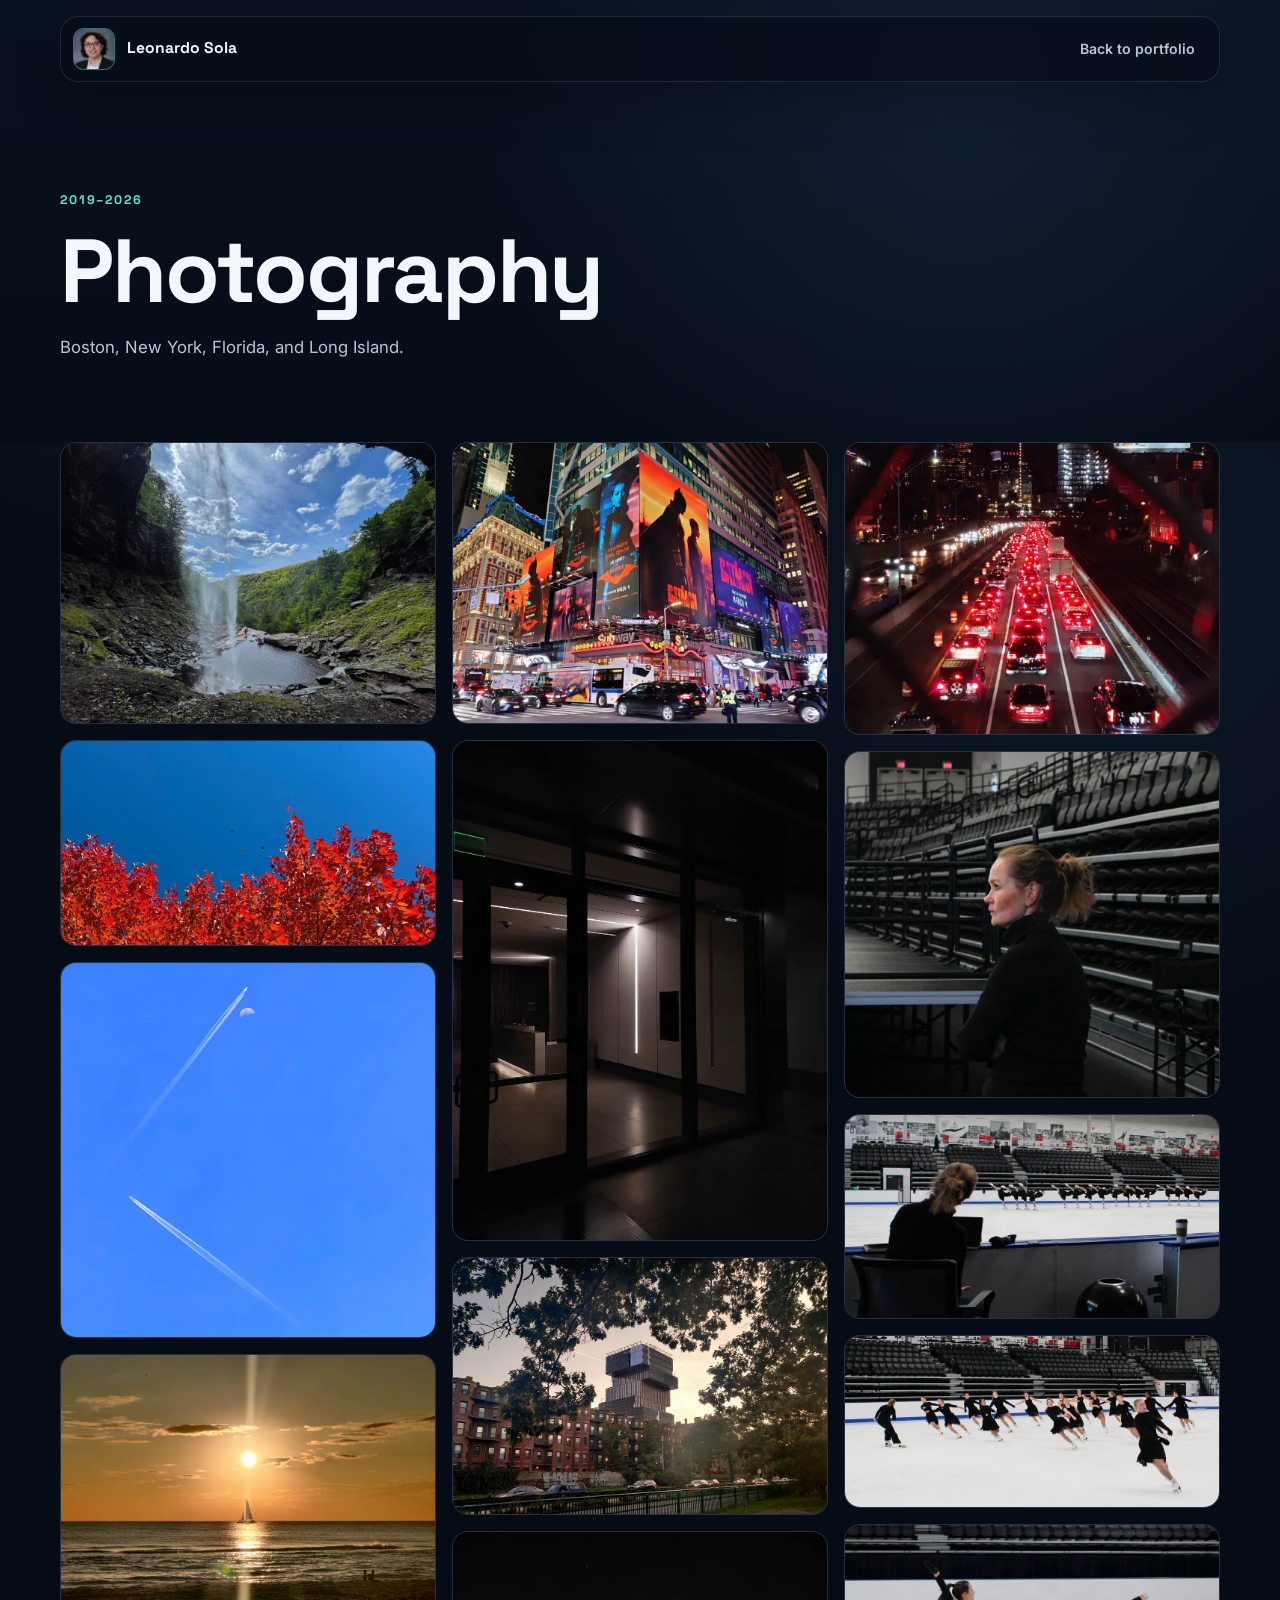
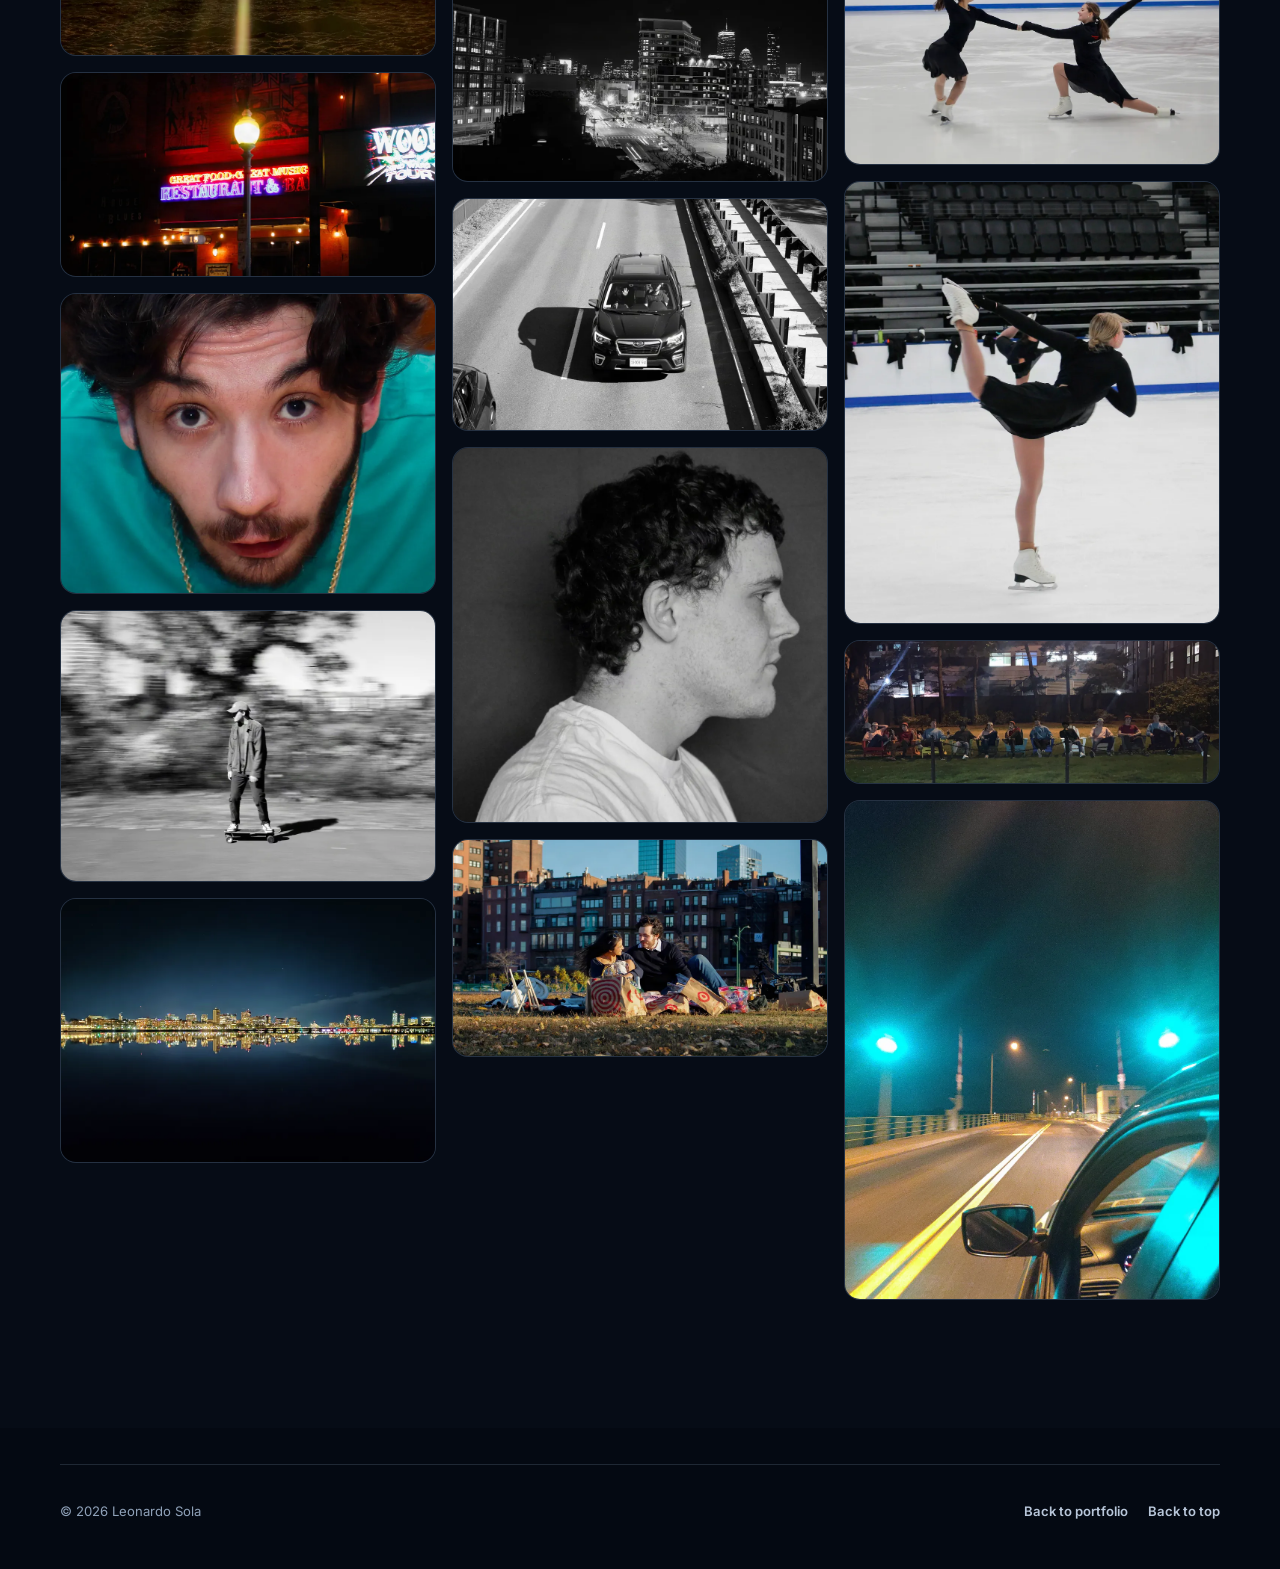
==== commit fc09fcc4: "Protect photography with TrustMark and remove popup descriptions" ====
--- a/photography.html
+++ b/photography.html
@@ -38,29 +38,29 @@
 
     <section class="gallery-section" id="gallery" aria-label="Photography gallery">
       <div class="container gallery-grid">
-        <a class="gallery-item" href="images/photography/CampingWaterfall.jpg" aria-label="Open waterfall cascading over rocks in a forest photograph at full resolution"><img src="images/optimized/gallery-camping-waterfall.webp" alt="Waterfall cascading over rocks in a forest" width="1000" height="750" loading="lazy" decoding="async"></a>
-        <a class="gallery-item" href="images/photography/FireLeaves.jpg" aria-label="Open autumn leaves in fiery colors photograph at full resolution"><img src="images/optimized/gallery-fire-leaves.webp" alt="Autumn leaves in fiery colors" width="1000" height="544" loading="lazy" decoding="async"></a>
-        <a class="gallery-item" href="images/photography/twoPlanes.jpg" aria-label="Open two planes in the sky photograph at full resolution"><img src="images/optimized/gallery-two-planes.webp" alt="Two planes in the sky" width="1000" height="1000" loading="lazy" decoding="async"></a>
-        <a class="gallery-item" href="images/photography/FloridaSunset.jpg" aria-label="Open Tampa Bay sunset photograph at full resolution"><img src="images/optimized/gallery-florida-sunset.webp" alt="Sunset over Tampa Bay" width="1000" height="804" decoding="async"></a>
-        <a class="gallery-item" href="images/photography/photo2.jpg" aria-label="Open Lansdowne Street photograph at full resolution"><img src="images/optimized/gallery-lansdowne.webp" alt="Lansdowne Street in Boston at night" width="1000" height="543" loading="lazy" decoding="async"></a>
-        <a class="gallery-item" href="images/photography/photo1.jpg" aria-label="Open portrait at full resolution"><img src="images/optimized/gallery-aaron.webp" alt="Outdoor portrait of Aaron" width="1000" height="799" loading="lazy" decoding="async"></a>
-        <a class="gallery-item" href="images/photography/photo3.jpg" aria-label="Open long-exposure photograph at full resolution"><img src="images/optimized/gallery-long-exposure.webp" alt="Electric skateboard long-exposure light trail" width="1000" height="723" loading="lazy" decoding="async"></a>
-        <a class="gallery-item" href="images/photography/Esplanade Skyline Reflection Edit.png" aria-label="Open Esplanade skyline photograph at full resolution"><img src="images/optimized/gallery-esplanade.webp" alt="Boston skyline reflected across the Charles River" width="1000" height="701" loading="lazy" decoding="async"></a>
-        <a class="gallery-item" href="images/photography/NYC Batman Stock 1.png" aria-label="Open Times Square photograph at full resolution"><img src="images/optimized/gallery-batman.webp" alt="Times Square street performer dressed as Batman" width="1000" height="750" loading="lazy" decoding="async"></a>
-        <a class="gallery-item" href="images/photography/Building across from Yawkey.png" aria-label="Open Yawkey building photograph at full resolution"><img src="images/optimized/gallery-yawkey.webp" alt="Building across from Yawkey station in Boston" width="1000" height="1333" loading="lazy" decoding="async"></a>
-        <a class="gallery-item" href="images/photography/CDS Warm.png" aria-label="Open Boston University CDS photograph at full resolution"><img src="images/optimized/gallery-cds.webp" alt="Boston University CDS building in warm summer light" width="1000" height="685" loading="lazy" decoding="async"></a>
-        <a class="gallery-item" href="images/photography/photo4.jpg" aria-label="Open Boston rooftop photograph at full resolution"><img src="images/optimized/gallery-rooftop.webp" alt="Boston skyline viewed from a rooftop" width="1000" height="667" loading="lazy" decoding="async"></a>
-        <a class="gallery-item" href="images/photography/car2.jpg" aria-label="Open Storrow Drive photograph at full resolution"><img src="images/optimized/gallery-storrow.webp" alt="Night traffic light trails on Storrow Drive" width="1000" height="618" loading="lazy" decoding="async"></a>
-        <a class="gallery-item" href="images/photography/JoeBWPortWoodAl.jpg" aria-label="Open black-and-white portrait at full resolution"><img src="images/optimized/gallery-joe.webp" alt="Black-and-white portrait of Joe outdoors" width="1000" height="999" loading="lazy" decoding="async"></a>
-        <a class="gallery-item" href="images/photography/solaChoiceSet-3.jpg" aria-label="Open anniversary portrait at full resolution"><img src="images/optimized/gallery-anniversary.webp" alt="Anniversary portrait in Boston" width="1000" height="577" loading="lazy" decoding="async"></a>
-        <a class="gallery-item" href="images/photography/Fenway Bridge.png" aria-label="Open Fenway bridge photograph at full resolution"><img src="images/optimized/gallery-fenway.webp" alt="Fenway bridge in Boston" width="1000" height="778" loading="lazy" decoding="async"></a>
-        <a class="gallery-item" href="images/photography/solaFinal11.jpg" aria-label="Open skating coach photograph at full resolution"><img src="images/optimized/gallery-skating-coach.webp" alt="Haydenettes synchronized skating coach instructing" width="1000" height="923" loading="lazy" decoding="async"></a>
-        <a class="gallery-item" href="images/photography/solaFinal12.jpg" aria-label="Open skating alignment photograph at full resolution"><img src="images/optimized/gallery-skating-gauging.webp" alt="Synchronized skating alignment check" width="1000" height="544" loading="lazy" decoding="async"></a>
-        <a class="gallery-item" href="images/photography/solaFinal16.jpg" aria-label="Open skating teaching photograph at full resolution"><img src="images/optimized/gallery-skating-teaching.webp" alt="Synchronized skating teaching moment" width="1000" height="456" loading="lazy" decoding="async"></a>
-        <a class="gallery-item" href="images/photography/solaFinal5.jpg" aria-label="Open skating pair photograph at full resolution"><img src="images/optimized/gallery-skating-pair.webp" alt="Synchronized skating pair routine" width="1000" height="639" loading="lazy" decoding="async"></a>
-        <a class="gallery-item" href="images/photography/solaFinal7.jpg" aria-label="Open skating solo photograph at full resolution"><img src="images/optimized/gallery-skating-solo.webp" alt="Synchronized skater holding a solo pose" width="1000" height="1179" loading="lazy" decoding="async"></a>
-        <a class="gallery-item" href="images/photography/Tower Chairs Edit.png" aria-label="Open Tower chairs photograph at full resolution"><img src="images/optimized/gallery-tower-chairs.webp" alt="The Tower chairs in Boston" width="1000" height="380" loading="lazy" decoding="async"></a>
-        <a class="gallery-item" href="images/photography/IMG_20220827_013123.jpg" aria-label="Open Suffolk County bridge photograph at full resolution"><img src="images/optimized/gallery-suffolk-bridge.webp" alt="Suffolk County bridge at night" width="1000" height="1333" loading="lazy" decoding="async"></a>
+        <a class="gallery-item" href="images/watermarked/CampingWaterfall.jpg" aria-label="Open waterfall cascading over rocks in a forest photograph at full resolution"><img src="images/optimized/gallery-camping-waterfall.webp" alt="Waterfall cascading over rocks in a forest" width="1000" height="750" loading="lazy" decoding="async"></a>
+        <a class="gallery-item" href="images/watermarked/FireLeaves.jpg" aria-label="Open autumn leaves in fiery colors photograph at full resolution"><img src="images/optimized/gallery-fire-leaves.webp" alt="Autumn leaves in fiery colors" width="1000" height="544" loading="lazy" decoding="async"></a>
+        <a class="gallery-item" href="images/watermarked/twoPlanes.jpg" aria-label="Open two planes in the sky photograph at full resolution"><img src="images/optimized/gallery-two-planes.webp" alt="Two planes in the sky" width="1000" height="1000" loading="lazy" decoding="async"></a>
+        <a class="gallery-item" href="images/watermarked/FloridaSunset.jpg" aria-label="Open Tampa Bay sunset photograph at full resolution"><img src="images/optimized/gallery-florida-sunset.webp" alt="Sunset over Tampa Bay" width="1000" height="804" decoding="async"></a>
+        <a class="gallery-item" href="images/watermarked/photo2.jpg" aria-label="Open Lansdowne Street photograph at full resolution"><img src="images/optimized/gallery-lansdowne.webp" alt="Lansdowne Street in Boston at night" width="1000" height="543" loading="lazy" decoding="async"></a>
+        <a class="gallery-item" href="images/watermarked/photo1.jpg" aria-label="Open portrait at full resolution"><img src="images/optimized/gallery-aaron.webp" alt="Outdoor portrait of Aaron" width="1000" height="799" loading="lazy" decoding="async"></a>
+        <a class="gallery-item" href="images/watermarked/photo3.jpg" aria-label="Open long-exposure photograph at full resolution"><img src="images/optimized/gallery-long-exposure.webp" alt="Electric skateboard long-exposure light trail" width="1000" height="723" loading="lazy" decoding="async"></a>
+        <a class="gallery-item" href="images/watermarked/Esplanade Skyline Reflection Edit.jpg" aria-label="Open Esplanade skyline photograph at full resolution"><img src="images/optimized/gallery-esplanade.webp" alt="Boston skyline reflected across the Charles River" width="1000" height="701" loading="lazy" decoding="async"></a>
+        <a class="gallery-item" href="images/watermarked/NYC Batman Stock 1.jpg" aria-label="Open Times Square photograph at full resolution"><img src="images/optimized/gallery-batman.webp" alt="Times Square street performer dressed as Batman" width="1000" height="750" loading="lazy" decoding="async"></a>
+        <a class="gallery-item" href="images/watermarked/Building across from Yawkey.jpg" aria-label="Open Yawkey building photograph at full resolution"><img src="images/optimized/gallery-yawkey.webp" alt="Building across from Yawkey station in Boston" width="1000" height="1333" loading="lazy" decoding="async"></a>
+        <a class="gallery-item" href="images/watermarked/CDS Warm.jpg" aria-label="Open Boston University CDS photograph at full resolution"><img src="images/optimized/gallery-cds.webp" alt="Boston University CDS building in warm summer light" width="1000" height="685" loading="lazy" decoding="async"></a>
+        <a class="gallery-item" href="images/watermarked/photo4.jpg" aria-label="Open Boston rooftop photograph at full resolution"><img src="images/optimized/gallery-rooftop.webp" alt="Boston skyline viewed from a rooftop" width="1000" height="667" loading="lazy" decoding="async"></a>
+        <a class="gallery-item" href="images/watermarked/car2.jpg" aria-label="Open Storrow Drive photograph at full resolution"><img src="images/optimized/gallery-storrow.webp" alt="Night traffic light trails on Storrow Drive" width="1000" height="618" loading="lazy" decoding="async"></a>
+        <a class="gallery-item" href="images/watermarked/JoeBWPortWoodAl.jpg" aria-label="Open black-and-white portrait at full resolution"><img src="images/optimized/gallery-joe.webp" alt="Black-and-white portrait of Joe outdoors" width="1000" height="999" loading="lazy" decoding="async"></a>
+        <a class="gallery-item" href="images/watermarked/solaChoiceSet-3.jpg" aria-label="Open anniversary portrait at full resolution"><img src="images/optimized/gallery-anniversary.webp" alt="Anniversary portrait in Boston" width="1000" height="577" loading="lazy" decoding="async"></a>
+        <a class="gallery-item" href="images/watermarked/Fenway Bridge.jpg" aria-label="Open Fenway bridge photograph at full resolution"><img src="images/optimized/gallery-fenway.webp" alt="Fenway bridge in Boston" width="1000" height="778" loading="lazy" decoding="async"></a>
+        <a class="gallery-item" href="images/watermarked/solaFinal11.jpg" aria-label="Open skating coach photograph at full resolution"><img src="images/optimized/gallery-skating-coach.webp" alt="Haydenettes synchronized skating coach instructing" width="1000" height="923" loading="lazy" decoding="async"></a>
+        <a class="gallery-item" href="images/watermarked/solaFinal12.jpg" aria-label="Open skating alignment photograph at full resolution"><img src="images/optimized/gallery-skating-gauging.webp" alt="Synchronized skating alignment check" width="1000" height="544" loading="lazy" decoding="async"></a>
+        <a class="gallery-item" href="images/watermarked/solaFinal16.jpg" aria-label="Open skating teaching photograph at full resolution"><img src="images/optimized/gallery-skating-teaching.webp" alt="Synchronized skating teaching moment" width="1000" height="456" loading="lazy" decoding="async"></a>
+        <a class="gallery-item" href="images/watermarked/solaFinal5.jpg" aria-label="Open skating pair photograph at full resolution"><img src="images/optimized/gallery-skating-pair.webp" alt="Synchronized skating pair routine" width="1000" height="639" loading="lazy" decoding="async"></a>
+        <a class="gallery-item" href="images/watermarked/solaFinal7.jpg" aria-label="Open skating solo photograph at full resolution"><img src="images/optimized/gallery-skating-solo.webp" alt="Synchronized skater holding a solo pose" width="1000" height="1179" loading="lazy" decoding="async"></a>
+        <a class="gallery-item" href="images/watermarked/Tower Chairs Edit.jpg" aria-label="Open Tower chairs photograph at full resolution"><img src="images/optimized/gallery-tower-chairs.webp" alt="The Tower chairs in Boston" width="1000" height="380" loading="lazy" decoding="async"></a>
+        <a class="gallery-item" href="images/watermarked/IMG_20220827_013123.jpg" aria-label="Open Suffolk County bridge photograph at full resolution"><img src="images/optimized/gallery-suffolk-bridge.webp" alt="Suffolk County bridge at night" width="1000" height="1333" loading="lazy" decoding="async"></a>
       </div>
     </section>
   </main>
--- a/css/site.css
+++ b/css/site.css
@@ -2051,6 +2051,24 @@
 .photo-viewer-divider { width: 1px; height: 20px; margin: 0 0.2rem; background: var(--line); }
 .photo-viewer-help { margin: 0; line-height: 1.4; }
 
+.photo-viewer-watermark {
+  margin: 0;
+  padding-inline: 0.5rem;
+  color: var(--text-muted);
+  font-size: 0.75rem;
+  line-height: 1.4;
+}
+
+.photo-viewer-watermark a {
+  text-decoration: underline;
+  text-underline-offset: 0.2em;
+}
+
+.photo-viewer-watermark a:hover,
+.photo-viewer-watermark a:focus-visible {
+  color: var(--accent);
+}
+
 @media (max-width: 560px) {
   .photo-viewer { padding-left: 0.5rem; padding-right: 0.5rem; }
   .photo-viewer-topbar, .photo-viewer-caption, .photo-viewer-help { padding-inline: 0.5rem; }
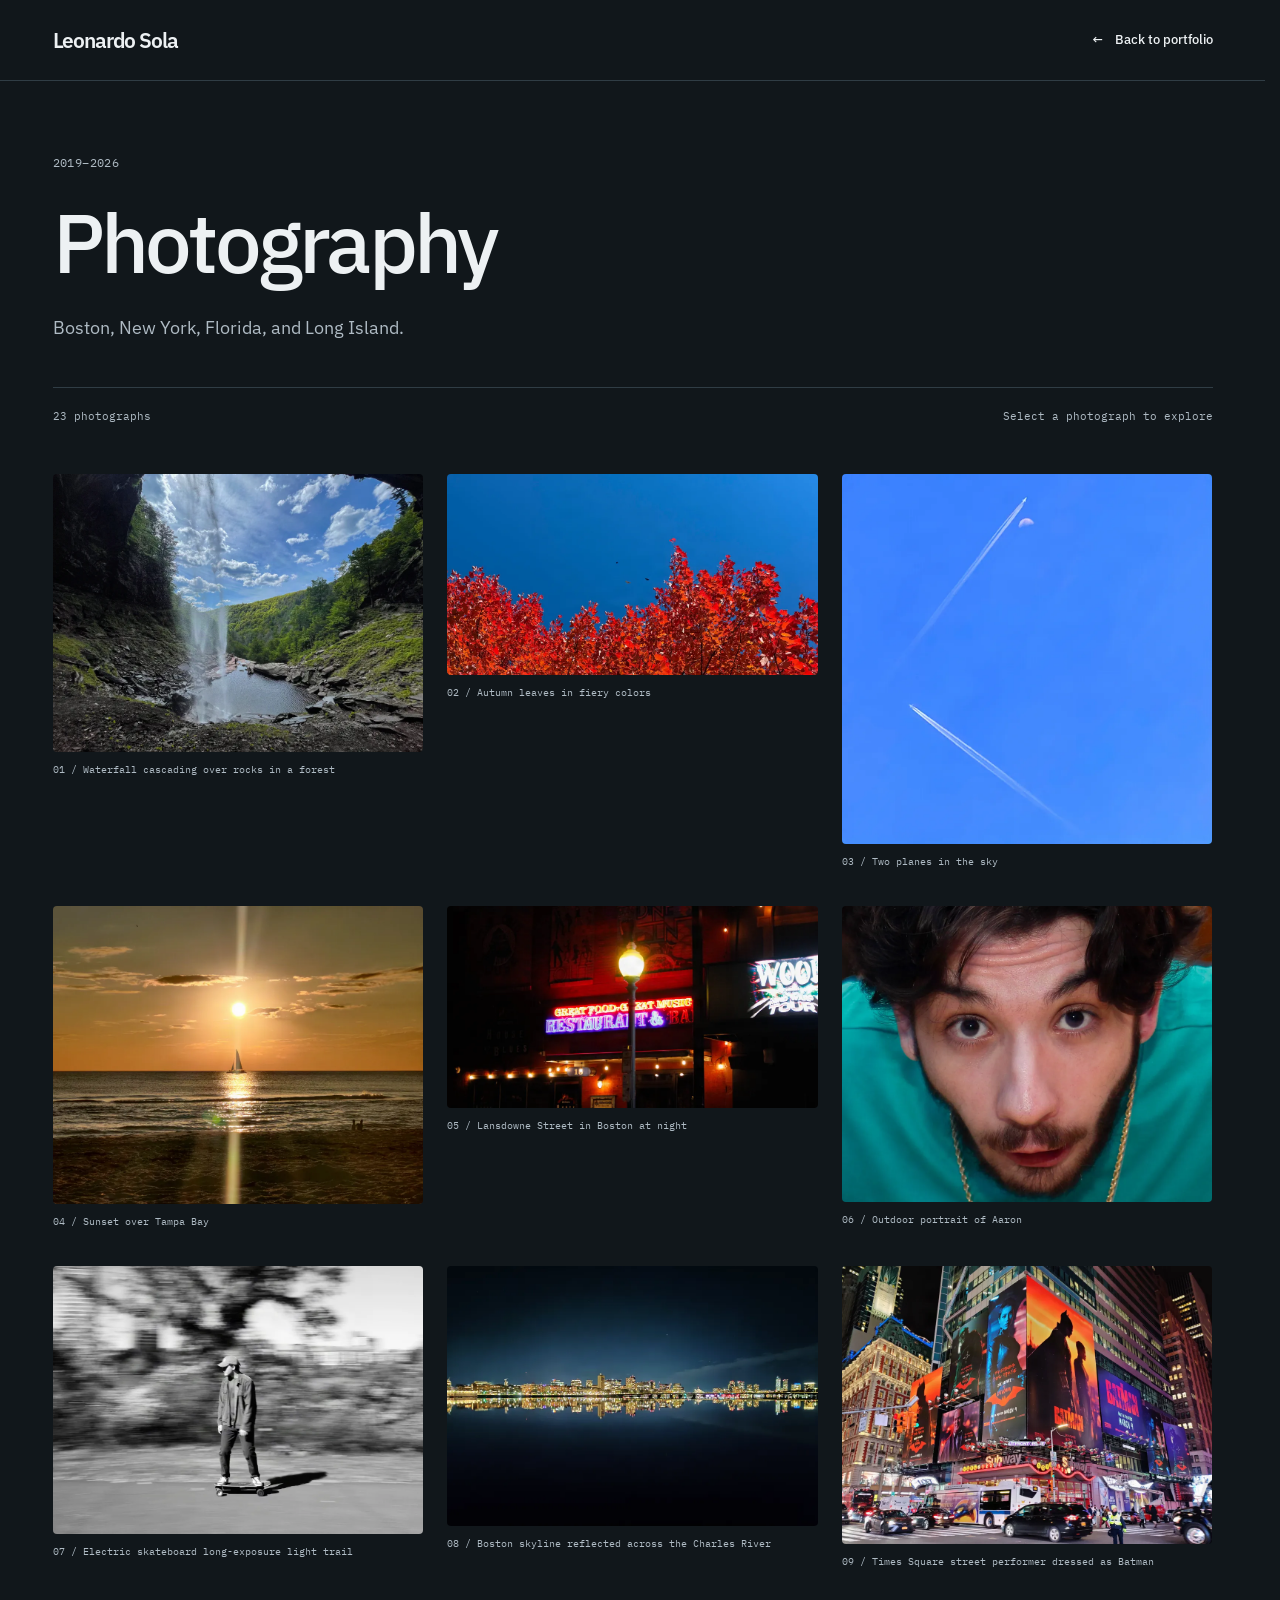
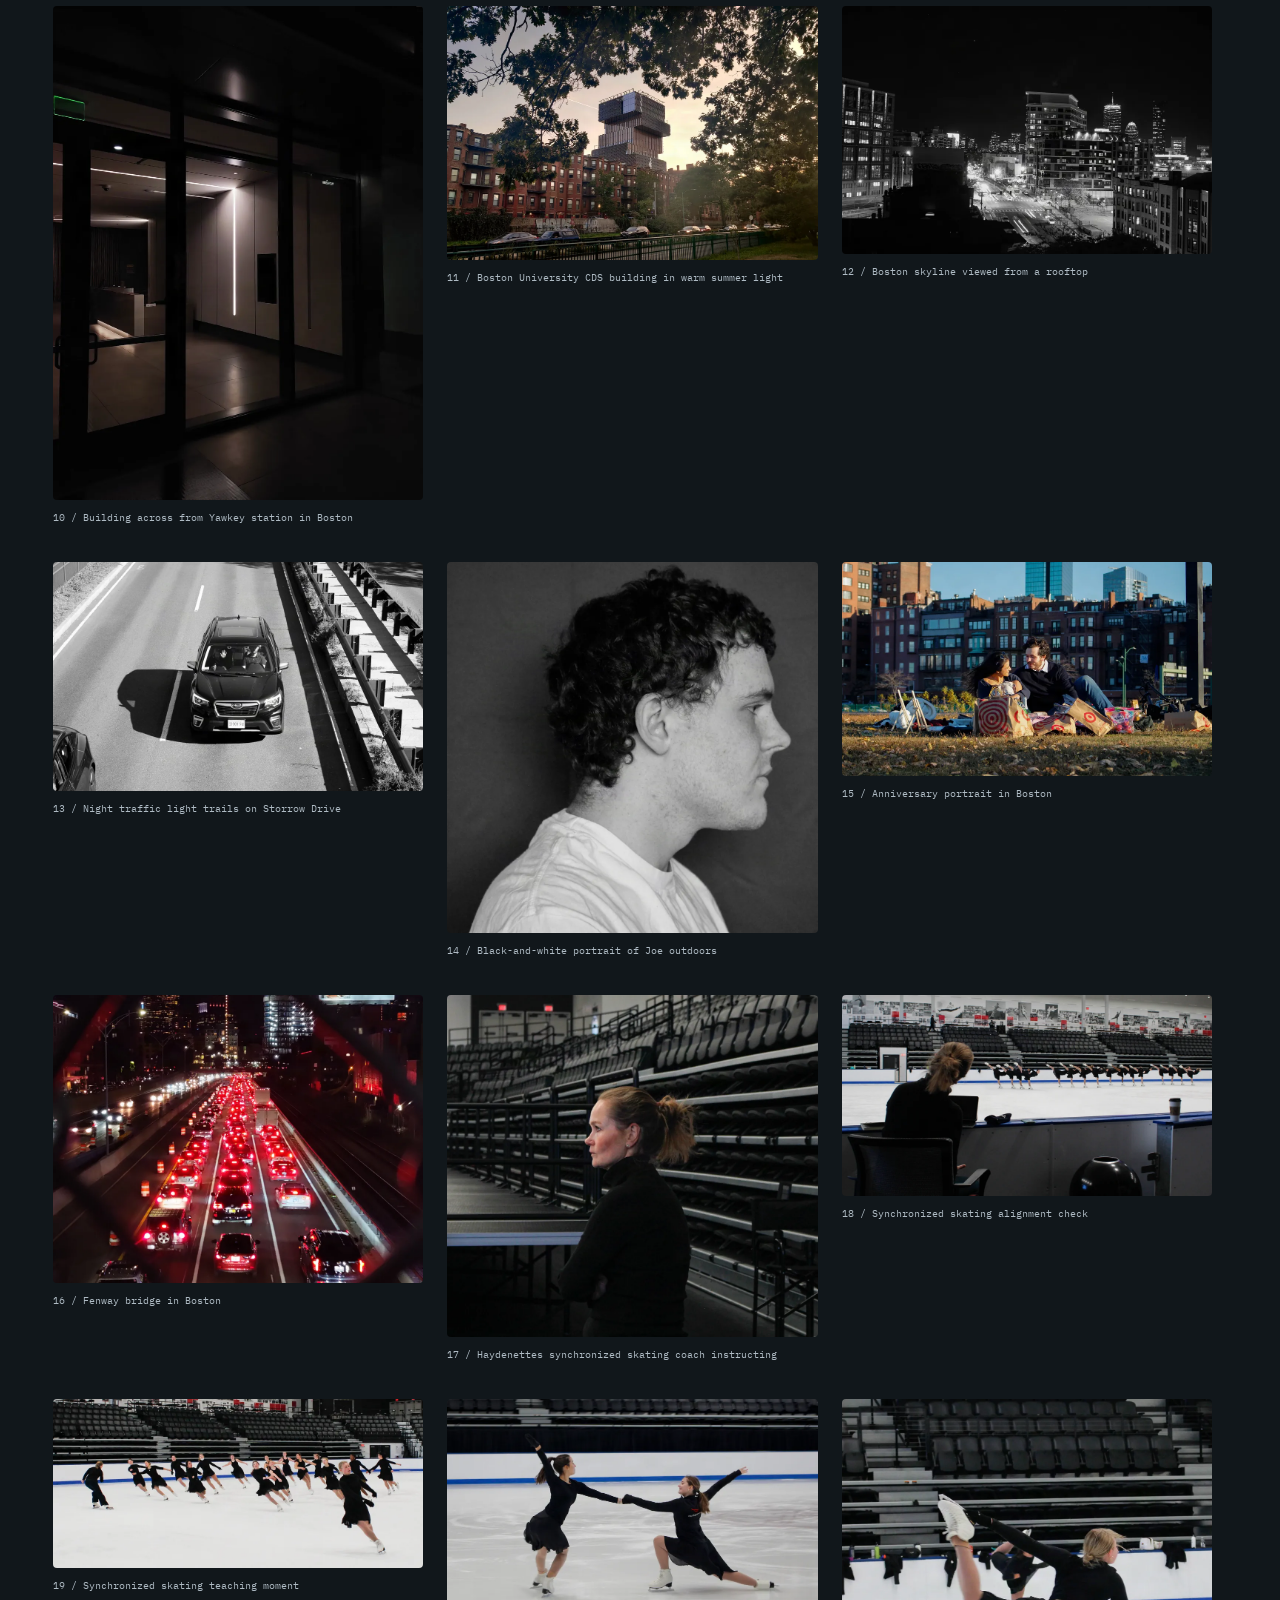
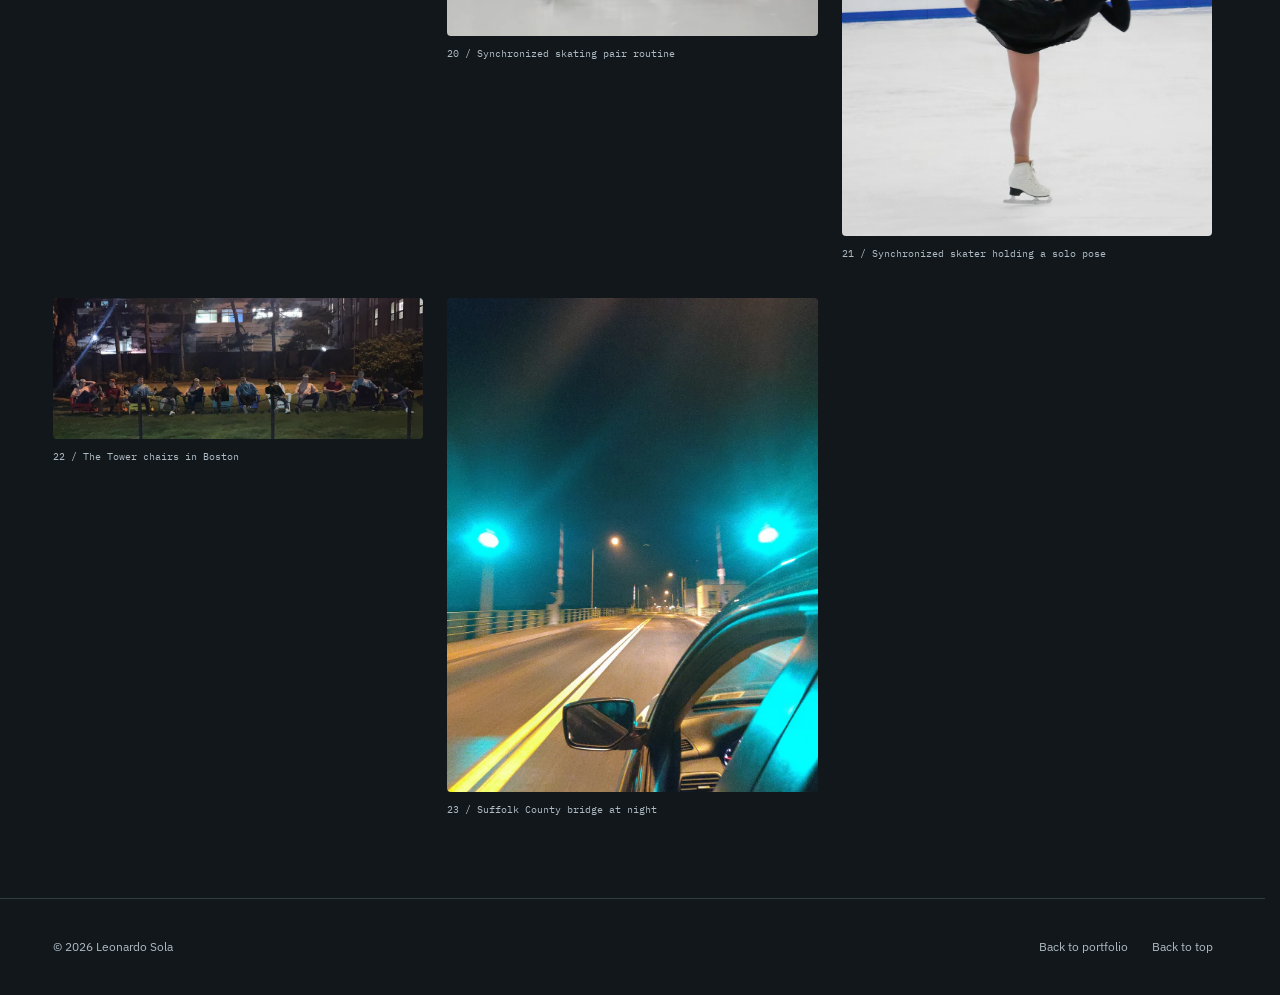
==== commit 230f40ba: "Redesign portfolio with dark theme and clearer project layouts" ====
--- a/photography.html
+++ b/photography.html
@@ -6,11 +6,11 @@
   <title>Photography — Leonardo Sola</title>
   <meta name="description" content="Photography by Leonardo Sola from Boston, New York, Florida, and Long Island.">
   <meta name="author" content="Leonardo Sola">
-  <meta name="theme-color" content="#07101d">
+  <meta name="theme-color" content="#11171b">
   <link rel="canonical" href="https://leonardosola.com/photography.html">
   <link rel="preconnect" href="https://fonts.googleapis.com">
   <link rel="preconnect" href="https://fonts.gstatic.com" crossorigin>
-  <link rel="stylesheet" href="https://fonts.googleapis.com/css2?family=Inter:wght@400;500;600;700&amp;family=Space+Grotesk:wght@500;600;700&amp;display=swap">
+  <link rel="stylesheet" href="https://fonts.googleapis.com/css2?family=IBM+Plex+Mono:wght@400;500&amp;family=IBM+Plex+Sans:wght@400;500;600;700&amp;display=swap">
   <link rel="icon" href="favicon.png" type="image/png">
   <link rel="stylesheet" href="css/site.css">
 </head>
@@ -20,10 +20,9 @@
   <header class="site-header" data-site-header>
     <nav class="nav-shell" aria-label="Gallery navigation">
       <a class="brand" href="index.html" aria-label="Leonardo Sola portfolio home">
-        <img class="brand-mark" src="images/optimized/portrait.webp" alt="" width="42" height="42" aria-hidden="true" decoding="async">
         <span class="brand-name">Leonardo Sola</span>
       </a>
-      <a class="gallery-back-link" href="index.html">Back to portfolio</a>
+      <a class="gallery-back-link" href="index.html#photography"><span aria-hidden="true">←</span> Back to portfolio</a>
     </nav>
   </header>
 
@@ -33,34 +32,35 @@
         <p class="eyebrow">2019–2026</p>
         <h1 id="gallery-title">Photography</h1>
         <p>Boston, New York, Florida, and Long Island.</p>
+        <div class="gallery-meta"><span>23 photographs</span><span>Select a photograph to explore</span></div>
       </div>
     </section>
 
     <section class="gallery-section" id="gallery" aria-label="Photography gallery">
       <div class="container gallery-grid">
-        <a class="gallery-item" href="images/watermarked/CampingWaterfall.jpg" aria-label="Open waterfall cascading over rocks in a forest photograph at full resolution"><img src="images/optimized/gallery-camping-waterfall.webp" alt="Waterfall cascading over rocks in a forest" width="1000" height="750" loading="lazy" decoding="async"></a>
-        <a class="gallery-item" href="images/watermarked/FireLeaves.jpg" aria-label="Open autumn leaves in fiery colors photograph at full resolution"><img src="images/optimized/gallery-fire-leaves.webp" alt="Autumn leaves in fiery colors" width="1000" height="544" loading="lazy" decoding="async"></a>
-        <a class="gallery-item" href="images/watermarked/twoPlanes.jpg" aria-label="Open two planes in the sky photograph at full resolution"><img src="images/optimized/gallery-two-planes.webp" alt="Two planes in the sky" width="1000" height="1000" loading="lazy" decoding="async"></a>
-        <a class="gallery-item" href="images/watermarked/FloridaSunset.jpg" aria-label="Open Tampa Bay sunset photograph at full resolution"><img src="images/optimized/gallery-florida-sunset.webp" alt="Sunset over Tampa Bay" width="1000" height="804" decoding="async"></a>
-        <a class="gallery-item" href="images/watermarked/photo2.jpg" aria-label="Open Lansdowne Street photograph at full resolution"><img src="images/optimized/gallery-lansdowne.webp" alt="Lansdowne Street in Boston at night" width="1000" height="543" loading="lazy" decoding="async"></a>
-        <a class="gallery-item" href="images/watermarked/photo1.jpg" aria-label="Open portrait at full resolution"><img src="images/optimized/gallery-aaron.webp" alt="Outdoor portrait of Aaron" width="1000" height="799" loading="lazy" decoding="async"></a>
-        <a class="gallery-item" href="images/watermarked/photo3.jpg" aria-label="Open long-exposure photograph at full resolution"><img src="images/optimized/gallery-long-exposure.webp" alt="Electric skateboard long-exposure light trail" width="1000" height="723" loading="lazy" decoding="async"></a>
-        <a class="gallery-item" href="images/watermarked/Esplanade Skyline Reflection Edit.jpg" aria-label="Open Esplanade skyline photograph at full resolution"><img src="images/optimized/gallery-esplanade.webp" alt="Boston skyline reflected across the Charles River" width="1000" height="701" loading="lazy" decoding="async"></a>
-        <a class="gallery-item" href="images/watermarked/NYC Batman Stock 1.jpg" aria-label="Open Times Square photograph at full resolution"><img src="images/optimized/gallery-batman.webp" alt="Times Square street performer dressed as Batman" width="1000" height="750" loading="lazy" decoding="async"></a>
-        <a class="gallery-item" href="images/watermarked/Building across from Yawkey.jpg" aria-label="Open Yawkey building photograph at full resolution"><img src="images/optimized/gallery-yawkey.webp" alt="Building across from Yawkey station in Boston" width="1000" height="1333" loading="lazy" decoding="async"></a>
-        <a class="gallery-item" href="images/watermarked/CDS Warm.jpg" aria-label="Open Boston University CDS photograph at full resolution"><img src="images/optimized/gallery-cds.webp" alt="Boston University CDS building in warm summer light" width="1000" height="685" loading="lazy" decoding="async"></a>
-        <a class="gallery-item" href="images/watermarked/photo4.jpg" aria-label="Open Boston rooftop photograph at full resolution"><img src="images/optimized/gallery-rooftop.webp" alt="Boston skyline viewed from a rooftop" width="1000" height="667" loading="lazy" decoding="async"></a>
-        <a class="gallery-item" href="images/watermarked/car2.jpg" aria-label="Open Storrow Drive photograph at full resolution"><img src="images/optimized/gallery-storrow.webp" alt="Night traffic light trails on Storrow Drive" width="1000" height="618" loading="lazy" decoding="async"></a>
-        <a class="gallery-item" href="images/watermarked/JoeBWPortWoodAl.jpg" aria-label="Open black-and-white portrait at full resolution"><img src="images/optimized/gallery-joe.webp" alt="Black-and-white portrait of Joe outdoors" width="1000" height="999" loading="lazy" decoding="async"></a>
-        <a class="gallery-item" href="images/watermarked/solaChoiceSet-3.jpg" aria-label="Open anniversary portrait at full resolution"><img src="images/optimized/gallery-anniversary.webp" alt="Anniversary portrait in Boston" width="1000" height="577" loading="lazy" decoding="async"></a>
-        <a class="gallery-item" href="images/watermarked/Fenway Bridge.jpg" aria-label="Open Fenway bridge photograph at full resolution"><img src="images/optimized/gallery-fenway.webp" alt="Fenway bridge in Boston" width="1000" height="778" loading="lazy" decoding="async"></a>
-        <a class="gallery-item" href="images/watermarked/solaFinal11.jpg" aria-label="Open skating coach photograph at full resolution"><img src="images/optimized/gallery-skating-coach.webp" alt="Haydenettes synchronized skating coach instructing" width="1000" height="923" loading="lazy" decoding="async"></a>
-        <a class="gallery-item" href="images/watermarked/solaFinal12.jpg" aria-label="Open skating alignment photograph at full resolution"><img src="images/optimized/gallery-skating-gauging.webp" alt="Synchronized skating alignment check" width="1000" height="544" loading="lazy" decoding="async"></a>
-        <a class="gallery-item" href="images/watermarked/solaFinal16.jpg" aria-label="Open skating teaching photograph at full resolution"><img src="images/optimized/gallery-skating-teaching.webp" alt="Synchronized skating teaching moment" width="1000" height="456" loading="lazy" decoding="async"></a>
-        <a class="gallery-item" href="images/watermarked/solaFinal5.jpg" aria-label="Open skating pair photograph at full resolution"><img src="images/optimized/gallery-skating-pair.webp" alt="Synchronized skating pair routine" width="1000" height="639" loading="lazy" decoding="async"></a>
-        <a class="gallery-item" href="images/watermarked/solaFinal7.jpg" aria-label="Open skating solo photograph at full resolution"><img src="images/optimized/gallery-skating-solo.webp" alt="Synchronized skater holding a solo pose" width="1000" height="1179" loading="lazy" decoding="async"></a>
-        <a class="gallery-item" href="images/watermarked/Tower Chairs Edit.jpg" aria-label="Open Tower chairs photograph at full resolution"><img src="images/optimized/gallery-tower-chairs.webp" alt="The Tower chairs in Boston" width="1000" height="380" loading="lazy" decoding="async"></a>
-        <a class="gallery-item" href="images/watermarked/IMG_20220827_013123.jpg" aria-label="Open Suffolk County bridge photograph at full resolution"><img src="images/optimized/gallery-suffolk-bridge.webp" alt="Suffolk County bridge at night" width="1000" height="1333" loading="lazy" decoding="async"></a>
+        <a class="gallery-item" href="images/watermarked/CampingWaterfall.jpg" aria-label="Open waterfall cascading over rocks in a forest photograph at full resolution"><img src="images/optimized/gallery-camping-waterfall.webp" alt="Waterfall cascading over rocks in a forest" width="1000" height="750" loading="lazy" decoding="async"><span class="gallery-caption" aria-hidden="true">01 / Waterfall cascading over rocks in a forest</span></a>
+        <a class="gallery-item" href="images/watermarked/FireLeaves.jpg" aria-label="Open autumn leaves in fiery colors photograph at full resolution"><img src="images/optimized/gallery-fire-leaves.webp" alt="Autumn leaves in fiery colors" width="1000" height="544" loading="lazy" decoding="async"><span class="gallery-caption" aria-hidden="true">02 / Autumn leaves in fiery colors</span></a>
+        <a class="gallery-item" href="images/watermarked/twoPlanes.jpg" aria-label="Open two planes in the sky photograph at full resolution"><img src="images/optimized/gallery-two-planes.webp" alt="Two planes in the sky" width="1000" height="1000" loading="lazy" decoding="async"><span class="gallery-caption" aria-hidden="true">03 / Two planes in the sky</span></a>
+        <a class="gallery-item" href="images/watermarked/FloridaSunset.jpg" aria-label="Open Tampa Bay sunset photograph at full resolution"><img src="images/optimized/gallery-florida-sunset.webp" alt="Sunset over Tampa Bay" width="1000" height="804" decoding="async"><span class="gallery-caption" aria-hidden="true">04 / Sunset over Tampa Bay</span></a>
+        <a class="gallery-item" href="images/watermarked/photo2.jpg" aria-label="Open Lansdowne Street photograph at full resolution"><img src="images/optimized/gallery-lansdowne.webp" alt="Lansdowne Street in Boston at night" width="1000" height="543" loading="lazy" decoding="async"><span class="gallery-caption" aria-hidden="true">05 / Lansdowne Street in Boston at night</span></a>
+        <a class="gallery-item" href="images/watermarked/photo1.jpg" aria-label="Open portrait at full resolution"><img src="images/optimized/gallery-aaron.webp" alt="Outdoor portrait of Aaron" width="1000" height="799" loading="lazy" decoding="async"><span class="gallery-caption" aria-hidden="true">06 / Outdoor portrait of Aaron</span></a>
+        <a class="gallery-item" href="images/watermarked/photo3.jpg" aria-label="Open long-exposure photograph at full resolution"><img src="images/optimized/gallery-long-exposure.webp" alt="Electric skateboard long-exposure light trail" width="1000" height="723" loading="lazy" decoding="async"><span class="gallery-caption" aria-hidden="true">07 / Electric skateboard long-exposure light trail</span></a>
+        <a class="gallery-item" href="images/watermarked/Esplanade Skyline Reflection Edit.jpg" aria-label="Open Esplanade skyline photograph at full resolution"><img src="images/optimized/gallery-esplanade.webp" alt="Boston skyline reflected across the Charles River" width="1000" height="701" loading="lazy" decoding="async"><span class="gallery-caption" aria-hidden="true">08 / Boston skyline reflected across the Charles River</span></a>
+        <a class="gallery-item" href="images/watermarked/NYC Batman Stock 1.jpg" aria-label="Open Times Square photograph at full resolution"><img src="images/optimized/gallery-batman.webp" alt="Times Square street performer dressed as Batman" width="1000" height="750" loading="lazy" decoding="async"><span class="gallery-caption" aria-hidden="true">09 / Times Square street performer dressed as Batman</span></a>
+        <a class="gallery-item" href="images/watermarked/Building across from Yawkey.jpg" aria-label="Open Yawkey building photograph at full resolution"><img src="images/optimized/gallery-yawkey.webp" alt="Building across from Yawkey station in Boston" width="1000" height="1333" loading="lazy" decoding="async"><span class="gallery-caption" aria-hidden="true">10 / Building across from Yawkey station in Boston</span></a>
+        <a class="gallery-item" href="images/watermarked/CDS Warm.jpg" aria-label="Open Boston University CDS photograph at full resolution"><img src="images/optimized/gallery-cds.webp" alt="Boston University CDS building in warm summer light" width="1000" height="685" loading="lazy" decoding="async"><span class="gallery-caption" aria-hidden="true">11 / Boston University CDS building in warm summer light</span></a>
+        <a class="gallery-item" href="images/watermarked/photo4.jpg" aria-label="Open Boston rooftop photograph at full resolution"><img src="images/optimized/gallery-rooftop.webp" alt="Boston skyline viewed from a rooftop" width="1000" height="667" loading="lazy" decoding="async"><span class="gallery-caption" aria-hidden="true">12 / Boston skyline viewed from a rooftop</span></a>
+        <a class="gallery-item" href="images/watermarked/car2.jpg" aria-label="Open Storrow Drive photograph at full resolution"><img src="images/optimized/gallery-storrow.webp" alt="Night traffic light trails on Storrow Drive" width="1000" height="618" loading="lazy" decoding="async"><span class="gallery-caption" aria-hidden="true">13 / Night traffic light trails on Storrow Drive</span></a>
+        <a class="gallery-item" href="images/watermarked/JoeBWPortWoodAl.jpg" aria-label="Open black-and-white portrait at full resolution"><img src="images/optimized/gallery-joe.webp" alt="Black-and-white portrait of Joe outdoors" width="1000" height="999" loading="lazy" decoding="async"><span class="gallery-caption" aria-hidden="true">14 / Black-and-white portrait of Joe outdoors</span></a>
+        <a class="gallery-item" href="images/watermarked/solaChoiceSet-3.jpg" aria-label="Open anniversary portrait at full resolution"><img src="images/optimized/gallery-anniversary.webp" alt="Anniversary portrait in Boston" width="1000" height="577" loading="lazy" decoding="async"><span class="gallery-caption" aria-hidden="true">15 / Anniversary portrait in Boston</span></a>
+        <a class="gallery-item" href="images/watermarked/Fenway Bridge.jpg" aria-label="Open Fenway bridge photograph at full resolution"><img src="images/optimized/gallery-fenway.webp" alt="Fenway bridge in Boston" width="1000" height="778" loading="lazy" decoding="async"><span class="gallery-caption" aria-hidden="true">16 / Fenway bridge in Boston</span></a>
+        <a class="gallery-item" href="images/watermarked/solaFinal11.jpg" aria-label="Open skating coach photograph at full resolution"><img src="images/optimized/gallery-skating-coach.webp" alt="Haydenettes synchronized skating coach instructing" width="1000" height="923" loading="lazy" decoding="async"><span class="gallery-caption" aria-hidden="true">17 / Haydenettes synchronized skating coach instructing</span></a>
+        <a class="gallery-item" href="images/watermarked/solaFinal12.jpg" aria-label="Open skating alignment photograph at full resolution"><img src="images/optimized/gallery-skating-gauging.webp" alt="Synchronized skating alignment check" width="1000" height="544" loading="lazy" decoding="async"><span class="gallery-caption" aria-hidden="true">18 / Synchronized skating alignment check</span></a>
+        <a class="gallery-item" href="images/watermarked/solaFinal16.jpg" aria-label="Open skating teaching photograph at full resolution"><img src="images/optimized/gallery-skating-teaching.webp" alt="Synchronized skating teaching moment" width="1000" height="456" loading="lazy" decoding="async"><span class="gallery-caption" aria-hidden="true">19 / Synchronized skating teaching moment</span></a>
+        <a class="gallery-item" href="images/watermarked/solaFinal5.jpg" aria-label="Open skating pair photograph at full resolution"><img src="images/optimized/gallery-skating-pair.webp" alt="Synchronized skating pair routine" width="1000" height="639" loading="lazy" decoding="async"><span class="gallery-caption" aria-hidden="true">20 / Synchronized skating pair routine</span></a>
+        <a class="gallery-item" href="images/watermarked/solaFinal7.jpg" aria-label="Open skating solo photograph at full resolution"><img src="images/optimized/gallery-skating-solo.webp" alt="Synchronized skater holding a solo pose" width="1000" height="1179" loading="lazy" decoding="async"><span class="gallery-caption" aria-hidden="true">21 / Synchronized skater holding a solo pose</span></a>
+        <a class="gallery-item" href="images/watermarked/Tower Chairs Edit.jpg" aria-label="Open Tower chairs photograph at full resolution"><img src="images/optimized/gallery-tower-chairs.webp" alt="The Tower chairs in Boston" width="1000" height="380" loading="lazy" decoding="async"><span class="gallery-caption" aria-hidden="true">22 / The Tower chairs in Boston</span></a>
+        <a class="gallery-item" href="images/watermarked/IMG_20220827_013123.jpg" aria-label="Open Suffolk County bridge photograph at full resolution"><img src="images/optimized/gallery-suffolk-bridge.webp" alt="Suffolk County bridge at night" width="1000" height="1333" loading="lazy" decoding="async"><span class="gallery-caption" aria-hidden="true">23 / Suffolk County bridge at night</span></a>
       </div>
     </section>
   </main>
--- a/css/site.css
+++ b/css/site.css
@@ -1,2097 +1,385 @@
+/* Leonardo Sola — an editorial portfolio for working systems. */
 :root {
-  --page: #060c16;
-  --page-deep: #040912;
-  --surface: #0b1422;
-  --surface-raised: #101c2d;
-  --surface-soft: #132135;
-  --line: rgba(176, 199, 226, 0.16);
-  --line-strong: rgba(96, 230, 197, 0.42);
-  --text: #f3f7fc;
-  --text-soft: #b8c6d9;
-  --text-muted: #8fa1b8;
-  --accent: #60e6c5;
-  --accent-strong: #41cfae;
-  --accent-dark: #06251f;
-  --blue: #67a7ff;
-  --danger: #ff8b8b;
-  --heading: "Space Grotesk", "Inter", system-ui, sans-serif;
-  --body: "Inter", system-ui, -apple-system, BlinkMacSystemFont, "Segoe UI", sans-serif;
+  color-scheme: dark;
+  --page: #11171b;
+  --surface: #1a2329;
+  --surface-soft: #161e24;
+  --text: #edf1f3;
+  --text-soft: #afbbc4;
+  --accent: #95b4ff;
+  --accent-hover: #b7ccff;
+  --line: #303d45;
+  --line-strong: #4b5c66;
+  --night: #171b1f;
+  --body: "IBM Plex Sans", "Segoe UI", sans-serif;
+  --mono: "IBM Plex Mono", Consolas, monospace;
   --container: 1160px;
-  --radius-sm: 12px;
-  --radius-md: 20px;
-  --radius-lg: 28px;
-  --shadow: 0 24px 70px rgba(0, 0, 0, 0.28);
   --transition: 180ms ease;
 }
-
-*,
-*::before,
-*::after {
-  box-sizing: border-box;
-}
-
-html {
-  scroll-behavior: smooth;
-  scroll-padding-top: 7rem;
-}
-
-body {
-  margin: 0;
-  min-width: 320px;
-  color: var(--text);
-  background:
-    radial-gradient(circle at 12% 5%, rgba(96, 230, 197, 0.07), transparent 26rem),
-    radial-gradient(circle at 86% 18%, rgba(103, 167, 255, 0.08), transparent 32rem),
-    var(--page);
-  font-family: var(--body);
-  font-size: 1rem;
-  line-height: 1.7;
-  -webkit-font-smoothing: antialiased;
-  text-rendering: optimizeLegibility;
-}
-
-body.nav-open {
-  overflow: hidden;
-}
-
-img,
-svg {
-  display: block;
-  max-width: 100%;
-}
-
-a {
-  color: inherit;
-  text-decoration: none;
-}
-
-button,
-input,
-textarea,
-select {
-  font: inherit;
-}
-
-button,
-a {
-  -webkit-tap-highlight-color: transparent;
-}
-
-:focus-visible {
-  outline: 3px solid var(--accent);
-  outline-offset: 4px;
-}
-
-::selection {
-  color: #03130f;
-  background: var(--accent);
-}
-
-h1,
-h2,
-h3,
-h4,
-p {
-  margin-top: 0;
-}
-
-h1,
-h2,
-h3,
-h4 {
-  color: var(--text);
-  font-family: var(--heading);
-  line-height: 1.12;
-  letter-spacing: -0.025em;
-}
-
-h1 {
-  max-width: 12ch;
-  margin-bottom: 1.4rem;
-  font-size: clamp(3rem, 7vw, 5.6rem);
-}
-
-.hero h1 span {
-  display: block;
-}
-
-.hero h1 {
-  font-size: clamp(2.6rem, 5.8vw, 4.4rem);
-}
-
-h2 {
-  margin-bottom: 1.1rem;
-  font-size: clamp(2.25rem, 5vw, 3.8rem);
-}
-
-h3 {
-  margin-bottom: 0.8rem;
-  font-size: clamp(1.45rem, 2.5vw, 2rem);
-}
-
-h4 {
-  margin-bottom: 0.55rem;
-  font-size: 1.05rem;
-  letter-spacing: -0.01em;
-}
-
-p {
-  margin-bottom: 1.2rem;
-  color: var(--text-soft);
-}
-
-.container {
-  width: min(var(--container), calc(100% - 3rem));
-  margin-inline: auto;
-}
-
-.sr-only {
-  position: absolute;
-  width: 1px;
-  height: 1px;
-  padding: 0;
-  margin: -1px;
-  overflow: hidden;
-  clip: rect(0, 0, 0, 0);
-  white-space: nowrap;
-  border: 0;
-}
-
-.skip-link {
-  position: fixed;
-  top: 0.75rem;
-  left: 0.75rem;
-  z-index: 1000;
-  padding: 0.7rem 1rem;
-  color: var(--accent-dark);
-  background: var(--accent);
-  border-radius: 999px;
-  font-weight: 700;
-  transform: translateY(-160%);
-  transition: transform var(--transition);
-}
-
-.skip-link:focus {
-  transform: translateY(0);
-}
-
-.eyebrow,
-.project-kicker {
-  margin-bottom: 0.75rem;
-  color: var(--accent);
-  font-family: var(--heading);
-  font-size: 0.78rem;
-  font-weight: 700;
-  letter-spacing: 0.15em;
-  line-height: 1.4;
-  text-transform: uppercase;
-}
-
-.button {
-  min-height: 48px;
-  padding: 0.75rem 1.25rem;
-  display: inline-flex;
-  align-items: center;
-  justify-content: center;
-  border: 1px solid transparent;
-  border-radius: 999px;
-  font-family: var(--heading);
-  font-size: 0.93rem;
-  font-weight: 700;
-  line-height: 1;
-  transition: color var(--transition), background var(--transition), border-color var(--transition), transform var(--transition);
-}
-
-.button:hover {
-  transform: translateY(-2px);
-}
-
-.button-primary {
-  color: var(--accent-dark);
-  background: var(--accent);
-}
-
-.button-primary:hover {
-  background: #7aecd2;
-}
-
-.button-secondary {
-  color: var(--text);
-  background: rgba(255, 255, 255, 0.035);
-  border-color: var(--line);
-}
-
-.button-secondary:hover {
-  background: rgba(255, 255, 255, 0.075);
-  border-color: rgba(96, 230, 197, 0.35);
-}
-
-.text-link {
-  width: fit-content;
-  display: inline-flex;
-  align-items: center;
-  gap: 0.4rem;
-  color: var(--accent);
-  font-family: var(--heading);
-  font-size: 0.95rem;
-  font-weight: 700;
-}
-
-.text-link span {
-  transition: transform var(--transition);
-}
-
-.text-link:hover span {
-  transform: translate(2px, -2px);
-}
-
-/* Header */
-.site-header {
-  position: fixed;
-  top: 1rem;
-  left: 0;
-  z-index: 100;
-  width: 100%;
-  pointer-events: none;
-}
-
-.nav-shell {
-  width: min(var(--container), calc(100% - 2rem));
-  min-height: 64px;
-  margin-inline: auto;
-  padding: 0.55rem 0.65rem 0.55rem 0.75rem;
-  display: flex;
-  align-items: center;
-  justify-content: space-between;
-  gap: 1rem;
-  background: rgba(7, 14, 25, 0.78);
-  border: 1px solid rgba(176, 199, 226, 0.14);
-  border-radius: 18px;
-  box-shadow: 0 18px 50px rgba(0, 0, 0, 0.24);
-  backdrop-filter: blur(18px);
-  pointer-events: auto;
-  transition: background var(--transition), border-color var(--transition), box-shadow var(--transition);
-}
-
-.site-header.is-scrolled .nav-shell {
-  background: rgba(7, 14, 25, 0.96);
-  border-color: rgba(96, 230, 197, 0.22);
-  box-shadow: 0 18px 50px rgba(0, 0, 0, 0.4);
-}
-
-.brand {
-  min-height: 46px;
-  display: inline-flex;
-  align-items: center;
-  gap: 0.75rem;
-  border-radius: 12px;
-  font-family: var(--heading);
-  font-weight: 700;
-}
-
-.brand-mark {
-  width: 42px;
-  height: 42px;
-  display: block;
-  object-fit: cover;
-  background: var(--surface);
-  border: 1px solid rgba(96, 230, 197, 0.45);
-  border-radius: 11px;
-}
-
-.brand-name {
-  font-size: 0.98rem;
-}
-
-.nav-links {
-  display: flex;
-  align-items: center;
-  gap: 0.15rem;
-}
-
-.nav-links a {
-  min-height: 44px;
-  padding: 0.65rem 0.85rem;
-  display: inline-flex;
-  align-items: center;
-  color: var(--text-soft);
-  border-radius: 11px;
-  font-size: 0.88rem;
-  font-weight: 600;
-  transition: color var(--transition), background var(--transition);
-}
-
-.nav-links a:hover,
-.nav-links a[aria-current="true"] {
-  color: var(--text);
-  background: rgba(96, 230, 197, 0.09);
-}
-
-.nav-links a[aria-current="true"] {
-  color: var(--accent);
-}
-
-.nav-links .nav-resume {
-  margin-left: 0.5rem;
-  padding-inline: 1rem;
-  color: var(--accent);
-  background: rgba(96, 230, 197, 0.04);
-  border: 1px solid rgba(96, 230, 197, 0.48);
-  border-radius: 10px;
-}
-
-.nav-links .nav-resume:hover {
-  color: var(--page-deep);
-  background: var(--accent);
-  border-color: var(--accent);
-}
-
-.nav-toggle {
-  width: 46px;
-  height: 46px;
-  padding: 0;
-  display: none;
-  place-items: center;
-  color: var(--text);
-  background: transparent;
-  border: 1px solid var(--line);
-  border-radius: 12px;
-  cursor: pointer;
-}
-
-/* Hero */
-.hero {
-  position: relative;
-  min-height: 100svh;
-  padding: 9.5rem 0 3rem;
-  display: flex;
-  flex-direction: column;
-  justify-content: center;
-  overflow: hidden;
-  isolation: isolate;
-}
-
-.hero::after {
-  content: "";
-  position: absolute;
-  inset: auto 0 0;
-  z-index: -1;
-  height: 38%;
-  background: linear-gradient(180deg, transparent, var(--page));
-  pointer-events: none;
-}
-
-.hero-backdrop {
-  position: absolute;
-  inset: 0;
-  z-index: -2;
-  background:
-    linear-gradient(90deg, rgba(6, 12, 22, 0.96) 0%, rgba(6, 12, 22, 0.75) 52%, rgba(6, 12, 22, 0.86) 100%),
-    linear-gradient(180deg, rgba(6, 12, 22, 0.58), rgba(6, 12, 22, 0.28)),
-    image-set(
-      url("../images/optimized/skyline-1280.webp") 1x,
-      url("../images/optimized/skyline-1920.webp") 2x
-    ) center 60% / cover no-repeat;
-  opacity: 0.86;
-}
-
-.hero-grid {
-  display: grid;
-  grid-template-columns: minmax(0, 1.38fr) minmax(300px, 1fr);
-  align-items: center;
-  gap: clamp(2rem, 4.5vw, 4rem);
-}
-
-.hero-copy {
-  max-width: 680px;
-}
-
-.hero-lede {
-  max-width: 710px;
-  margin-bottom: 1rem;
-  color: #c8d4e3;
-  font-size: clamp(1.1rem, 2vw, 1.34rem);
-  line-height: 1.65;
-}
-
-.hero-next {
-  width: fit-content;
-  max-width: min(100%, 430px);
-  margin: 0 0 1rem;
-  padding: 0.85rem 1.05rem;
-  display: grid;
-  gap: 0.2rem;
-  background: linear-gradient(135deg, rgba(96, 230, 197, 0.12), rgba(103, 167, 255, 0.08));
-  border: 1px solid rgba(96, 230, 197, 0.38);
-  border-radius: 14px;
-  box-shadow: 0 16px 38px rgba(0, 0, 0, 0.18);
-}
-
-.hero-next-label {
-  color: var(--text);
-  font-family: var(--heading);
-  font-size: clamp(0.98rem, 1.5vw, 1.08rem);
-  font-weight: 700;
-  line-height: 1.35;
-}
-
-.hero-next-team {
-  color: var(--text-soft);
-  font-size: 0.9rem;
-}
-
-.hero-credential {
-  width: 100%;
-  margin: 0;
-  padding: 0.85rem 1.1rem;
-  display: grid;
-  gap: 0.1rem;
-  color: var(--text);
-  background: rgba(16, 28, 45, 0.72);
-  border: 1px solid rgba(96, 230, 197, 0.25);
-  border-radius: 12px;
-  font-size: 1rem;
-  font-weight: 600;
-  text-align: left;
-}
-
-.hero-credential span + span {
-  color: var(--text-muted);
-}
-
-.hero-credential span + span::before {
-  content: none;
-}
-
-.hero-actions,
-.contact-actions {
-  display: flex;
-  flex-wrap: wrap;
-  gap: 0.75rem;
-}
-
-.hero-links {
-  margin-top: 1.65rem;
-  display: flex;
-  flex-wrap: wrap;
-  gap: 1.25rem;
-}
-
-.hero-links a {
-  min-height: 44px;
-  display: inline-flex;
-  align-items: center;
-  gap: 0.55rem;
-  color: var(--text-soft);
-  font-size: 0.92rem;
-  font-weight: 600;
-  transition: color var(--transition);
-}
-
-.hero-links a:hover {
-  color: var(--accent);
-}
-
-.hero-portrait-wrap {
-  width: min(100%, 370px);
-  display: grid;
-  align-self: center;
-  justify-self: center;
-  gap: 1rem;
-  text-align: center;
-  transform: translateY(-1rem);
-}
-
-.portrait-frame {
-  padding: 0.55rem;
-  background: rgba(7, 14, 25, 0.72);
-  border: 1px solid rgba(96, 230, 197, 0.3);
-  border-radius: 26px;
-  box-shadow: var(--shadow);
-  backdrop-filter: blur(14px);
-}
-
-.hero-portrait {
-  width: 100%;
-  aspect-ratio: 1;
-  object-fit: cover;
-  border-radius: 19px;
-}
-
-.contact-email {
-  width: fit-content;
-  min-height: 44px;
-  margin-top: 0.75rem;
-  display: inline-flex;
-  align-items: center;
-  color: var(--accent);
-  font-weight: 700;
-  text-decoration: underline;
-  text-decoration-color: rgba(96, 230, 197, 0.4);
-  text-underline-offset: 0.22em;
-}
-
-.contact-email:hover {
-  text-decoration-color: var(--accent);
-}
-
-.focus-strip {
-  margin-top: clamp(3rem, 8vh, 5rem);
-  padding: 1rem 1.2rem;
-  display: grid;
-  grid-template-columns: repeat(4, 1fr);
-  background: rgba(6, 12, 22, 0.68);
-  border: 1px solid var(--line);
-  border-radius: 16px;
-  backdrop-filter: blur(12px);
-}
-
-.focus-strip span {
-  padding: 0.3rem 1rem;
-  color: var(--text-soft);
-  border-right: 1px solid var(--line);
-  font-size: 0.82rem;
-  font-weight: 600;
-  text-align: center;
-}
-
-.focus-strip span:last-child {
-  border-right: 0;
-}
-
-/* Sections */
-.section {
-  padding: clamp(5rem, 10vw, 8.5rem) 0;
-}
-
-.section-work {
-  padding-top: clamp(1.5rem, 4vw, 2.5rem);
-  background: linear-gradient(180deg, var(--page), var(--page-deep));
-}
-
-.section-heading {
-  margin-bottom: clamp(2.5rem, 6vw, 4.5rem);
-  display: grid;
-  grid-template-columns: minmax(0, 1.45fr) minmax(280px, 0.65fr);
-  align-items: end;
-  gap: clamp(2rem, 6vw, 6rem);
-}
-
-.section-heading h2 {
-  max-width: 18ch;
-  margin-bottom: 0;
-}
-
-.section-heading > p {
-  max-width: 48ch;
-  margin-bottom: 0.35rem;
-}
-
-.section-heading-compact {
-  grid-template-columns: minmax(0, 1fr);
-}
-
-.section-heading-compact h2 {
-  max-width: 21ch;
-}
-
-.simple-section-heading {
-  margin-bottom: clamp(2rem, 5vw, 3.25rem);
-}
-
-.simple-section-heading h2 {
-  max-width: none;
-  margin-bottom: 0;
-}
-
-/* Equal-weight selected projects */
-.selected-projects {
-  display: grid;
-  gap: 1.35rem;
-}
-
-.selected-project {
-  min-width: 0;
-  overflow: hidden;
-  display: grid;
-  grid-template-columns: minmax(320px, 42%) minmax(0, 1fr);
-  align-items: stretch;
-  background: linear-gradient(145deg, rgba(16, 28, 45, 0.92), rgba(9, 17, 29, 0.96));
-  border: 1px solid var(--line);
-  border-radius: var(--radius-lg);
-  transition: border-color var(--transition), box-shadow var(--transition);
-}
-
-.selected-project:hover,
-.selected-project:focus-within {
-  border-color: rgba(96, 230, 197, 0.34);
-  box-shadow: 0 20px 52px rgba(0, 0, 0, 0.2);
-}
-
-.selected-project-featured {
-  grid-template-columns: minmax(380px, 48%) minmax(0, 1fr);
-  background:
-    radial-gradient(circle at 78% 22%, rgba(96, 230, 197, 0.09), transparent 24rem),
-    linear-gradient(145deg, rgba(19, 36, 56, 0.98), rgba(8, 17, 29, 0.98));
-  border-color: rgba(96, 230, 197, 0.36);
-  box-shadow: 0 26px 70px rgba(0, 0, 0, 0.3);
-}
-
-.selected-project-featured .selected-project-content {
-  padding-block: clamp(2rem, 5vw, 3.5rem);
-}
-
-.selected-project-featured .selected-project-content h3 {
-  font-size: clamp(2rem, 4vw, 3rem);
-}
-
-.other-projects-heading {
-  margin: clamp(2.5rem, 6vw, 4.5rem) 0 0.15rem;
-}
-
-.other-projects-heading h3 {
-  margin-bottom: 0;
-  font-size: clamp(1.8rem, 3vw, 2.5rem);
-}
-
-img.selected-project-media {
-  width: 100%;
-  height: 100%;
-  min-height: 320px;
-  object-fit: cover;
-  background: #091321;
-  border-right: 1px solid var(--line);
-}
-
-img.selected-project-media-contain {
-  padding: 0.85rem;
-  object-fit: contain;
-  background: #e8ebed;
-}
-
-.selected-project-content {
-  min-width: 0;
-  padding: clamp(1.5rem, 4vw, 2.5rem);
-  display: flex;
-  flex-direction: column;
-  align-items: flex-start;
-  justify-content: center;
-}
-
-.selected-project-content h3 {
-  margin-bottom: 0.75rem;
-  font-size: clamp(1.65rem, 3vw, 2.35rem);
-}
-
-.selected-project-content > p:not(.project-kicker) {
-  max-width: 68ch;
-  margin-bottom: 0.7rem;
-  font-size: 0.96rem;
-}
-
-.selected-project-content .tag-list {
-  margin: 0.75rem 0 1rem;
-}
-
-.project-actions {
-  display: flex;
-  flex-wrap: wrap;
-  align-items: center;
-  gap: 0.75rem 1.25rem;
-}
-
-button.text-link {
-  padding: 0;
-  color: var(--accent);
-  font: inherit;
-  font-weight: 700;
-  background: transparent;
-  border: 0;
-  cursor: pointer;
-}
-
-button.text-link:focus-visible,
-.dialog-close:focus-visible {
-  outline: 2px solid var(--accent);
-  outline-offset: 4px;
-}
-
-body.dialog-open {
-  overflow: hidden;
-}
-
-.project-dialog {
-  width: min(920px, calc(100% - 2rem));
-  max-height: calc(100dvh - 2rem);
-  padding: 0;
-  color: var(--text);
-  background: #0b1625;
-  border: 1px solid rgba(96, 230, 197, 0.3);
-  border-radius: var(--radius-lg);
-  box-shadow: 0 28px 90px rgba(0, 0, 0, 0.62);
-  overflow: auto;
-}
-
-.project-dialog::backdrop {
-  background: rgba(2, 7, 14, 0.82);
-  backdrop-filter: blur(7px);
-}
-
-.project-dialog[open] {
-  animation: dialog-enter 180ms ease-out;
-}
-
-.project-dialog-shell {
-  position: relative;
-}
-
-.dialog-close {
-  position: sticky;
-  z-index: 2;
-  top: 0.85rem;
-  float: right;
-  width: 44px;
-  height: 44px;
-  margin: 0.85rem 0.85rem -3.6rem 0;
-  display: grid;
-  place-items: center;
-  color: var(--text);
-  font: 400 1.8rem/1 var(--body);
-  background: rgba(7, 14, 25, 0.92);
-  border: 1px solid var(--line);
-  border-radius: 50%;
-  cursor: pointer;
-}
-
-.dialog-close:hover {
-  color: var(--accent);
-  border-color: rgba(96, 230, 197, 0.5);
-}
-
-.project-dialog-gallery {
-  clear: both;
-  padding: clamp(1rem, 3vw, 1.5rem);
-  display: grid;
-  background: #07101d;
-}
-
-.project-dialog-gallery-split {
-  grid-template-columns: repeat(2, minmax(0, 1fr));
-  gap: 0.75rem;
-}
-
-.project-dialog-gallery img {
-  width: 100%;
-  max-height: 520px;
-  object-fit: cover;
-  border: 1px solid var(--line);
-  border-radius: var(--radius-md);
-}
-
-.project-dialog-gallery-split img {
-  height: 100%;
-  max-height: 440px;
-}
-
-.project-dialog-gallery-contain img {
-  max-height: 440px;
-  object-fit: contain;
-  background: #e8ebed;
-}
-
-.project-dialog-gallery-padded {
-  padding: clamp(2rem, 6vw, 4rem);
-  background: #e8ebed;
-}
-
-.project-dialog-gallery-padded img {
-  max-height: 560px;
-  border: 0;
-}
-
-.project-dialog-content {
-  padding: clamp(1.5rem, 5vw, 3rem);
-}
-
-.project-dialog-content-wide {
-  padding-top: clamp(3.5rem, 7vw, 5rem);
-}
-
-.project-dialog-content h2 {
-  max-width: 22ch;
-  margin-bottom: 1rem;
-  font-size: clamp(1.8rem, 5vw, 3rem);
-}
-
-.project-dialog-content > p:not(.project-kicker) {
-  max-width: 72ch;
-  line-height: 1.7;
-}
-
-.project-dialog-content .text-link {
-  margin-top: 0.5rem;
-}
-
-.project-case-study {
-  margin: 1.75rem 0;
-  display: grid;
-  gap: 1.5rem;
-}
-
-.project-case-study section {
-  padding-top: 1.25rem;
-  border-top: 1px solid var(--line);
-}
-
-.project-case-study h3 {
-  margin-bottom: 0.65rem;
-  font-size: 1.15rem;
-}
-
-.project-case-study p,
-.case-study-results {
-  max-width: 72ch;
-  margin-bottom: 0;
-  color: var(--text-soft);
-  line-height: 1.7;
-}
-
-.benchmark-facts {
-  margin: 0.9rem 0 1rem;
-  display: grid;
-  grid-template-columns: repeat(4, minmax(0, 1fr));
-  gap: 0.65rem;
-}
-
-.benchmark-facts div {
-  padding: 0.9rem;
-  background: rgba(16, 28, 45, 0.72);
-  border: 1px solid var(--line);
-  border-radius: var(--radius-sm);
-}
-
-.benchmark-facts strong,
-.benchmark-facts span {
-  display: block;
-}
-
-.benchmark-facts strong {
-  margin-bottom: 0.3rem;
-  color: var(--accent);
-  font: 700 1.3rem/1.2 var(--heading);
-}
-
-.benchmark-facts span {
-  color: var(--text-muted);
-  font-size: 0.75rem;
-}
-
-.case-study-results {
-  padding-left: 1.15rem;
-}
-
-.case-study-results li + li {
-  margin-top: 0.55rem;
-}
-
-@keyframes dialog-enter {
-  from { opacity: 0; transform: translateY(12px); }
-  to { opacity: 1; transform: translateY(0); }
-}
-
-.selected-project .architecture-card {
-  width: 100%;
-  min-height: 320px;
-  padding: clamp(1.25rem, 3vw, 2rem);
-  display: flex;
-  flex-direction: column;
-  justify-content: center;
-  border: 0;
-  border-right: 1px solid rgba(96, 230, 197, 0.22);
-  border-radius: 0;
-}
-
-/* Projects */
-.project {
-  background: linear-gradient(145deg, rgba(16, 28, 45, 0.92), rgba(9, 17, 29, 0.96));
-  border: 1px solid var(--line);
-  border-radius: var(--radius-lg);
-  box-shadow: var(--shadow);
-}
-
-.project-featured {
-  padding: clamp(1.5rem, 4vw, 3.4rem);
-  display: grid;
-  grid-template-columns: minmax(0, 1.15fr) minmax(330px, 0.85fr);
-  align-items: center;
-  gap: clamp(2.25rem, 6vw, 5rem);
-  border-color: rgba(96, 230, 197, 0.28);
-}
-
-.project-content h3 {
-  font-size: clamp(2rem, 4vw, 3.1rem);
-}
-
-.project-summary {
-  color: #cfdae8;
-  font-size: 1.08rem;
-}
-
-.contribution-block {
-  margin: 1.6rem 0;
-  padding-left: 1.2rem;
-  border-left: 2px solid var(--accent);
-}
-
-.contribution-block h4 {
-  color: var(--accent);
-}
-
-.contribution-block p:last-child {
-  margin-bottom: 0;
-}
-
-.project-facts {
-  margin: 1.6rem 0;
-  display: grid;
-  grid-template-columns: repeat(3, minmax(0, 1fr));
-  gap: 0.65rem;
-}
-
-.project-facts div {
-  padding: 0.8rem;
-  background: rgba(96, 230, 197, 0.055);
-  border: 1px solid rgba(96, 230, 197, 0.14);
-  border-radius: 11px;
-}
-
-.project-facts dt {
-  color: var(--text);
-  font-family: var(--heading);
-  font-size: 0.96rem;
-  font-weight: 700;
-}
-
-.project-facts dd {
-  margin: 0.1rem 0 0;
-  color: var(--text-muted);
-  font-size: 0.68rem;
-  line-height: 1.4;
-}
-
-.tag-list {
-  margin: 1.4rem 0 1.5rem;
-  padding: 0;
-  display: flex;
-  flex-wrap: wrap;
-  gap: 0.45rem;
-  list-style: none;
-}
-
-.tag-list li {
-  padding: 0.35rem 0.65rem;
-  color: #c8d5e4;
-  background: rgba(103, 167, 255, 0.08);
-  border: 1px solid rgba(103, 167, 255, 0.17);
-  border-radius: 999px;
-  font-size: 0.76rem;
-  font-weight: 600;
-}
-
-.architecture-card {
-  min-width: 0;
-  margin: 0;
-  padding: clamp(1.2rem, 3vw, 1.75rem);
-  background:
-    linear-gradient(rgba(96, 230, 197, 0.035) 1px, transparent 1px),
-    linear-gradient(90deg, rgba(96, 230, 197, 0.035) 1px, transparent 1px),
-    #07111e;
-  background-size: 26px 26px;
-  border: 1px solid rgba(96, 230, 197, 0.22);
-  border-radius: var(--radius-md);
-}
-
-.architecture-card figcaption {
-  margin-bottom: 1.3rem;
-  color: var(--text);
-  font-family: var(--heading);
-  font-size: 0.9rem;
-  font-weight: 700;
-}
-
-.architecture-row {
-  margin-bottom: 0.75rem;
-  padding: 0.7rem;
-  display: grid;
-  grid-template-columns: 5.4rem minmax(0, 1fr) 1rem minmax(0, 0.8fr);
-  align-items: center;
-  gap: 0.5rem;
-  background: rgba(5, 11, 20, 0.84);
-  border: 1px solid rgba(176, 199, 226, 0.11);
-  border-radius: 12px;
-}
-
-.architecture-label {
-  color: var(--text-muted);
-  font-size: 0.68rem;
-  font-weight: 700;
-  letter-spacing: 0.08em;
-  text-transform: uppercase;
-}
-
-.architecture-node {
-  padding: 0.55rem 0.5rem;
-  color: var(--text-soft);
-  background: var(--surface-soft);
-  border: 1px solid var(--line);
-  border-radius: 8px;
-  font-size: 0.7rem;
-  font-weight: 600;
-  text-align: center;
-}
-
-.architecture-node-accent {
-  color: #bff7e8;
-  border-color: rgba(96, 230, 197, 0.28);
-}
-
-.architecture-arrow {
-  color: var(--accent);
-  text-align: center;
-}
-
-.architecture-arrow-peer {
-  color: var(--blue);
-}
-
-.architecture-metrics {
-  margin-top: 1.15rem;
-  display: grid;
-  grid-template-columns: repeat(4, 1fr);
-  gap: 0.4rem;
-}
-
-.architecture-metrics span {
-  padding: 0.45rem 0.25rem;
-  color: var(--text-muted);
-  border-top: 1px solid var(--line);
-  font-size: 0.63rem;
-  font-weight: 700;
-  letter-spacing: 0.05em;
-  text-align: center;
-  text-transform: uppercase;
-}
-
-.project-grid {
-  margin-top: 1.5rem;
-  display: grid;
-  grid-template-columns: repeat(3, minmax(0, 1fr));
-  gap: 1.5rem;
-}
-
-.project-card {
-  min-width: 0;
-  overflow: hidden;
-  display: flex;
-  flex-direction: column;
-  box-shadow: none;
-  transition: border-color var(--transition), transform var(--transition), box-shadow var(--transition);
-}
-
-.project-card:hover,
-.project-card:focus-within {
-  border-color: rgba(96, 230, 197, 0.34);
-  transform: translateY(-4px);
-  box-shadow: 0 24px 55px rgba(0, 0, 0, 0.25);
-}
-
-.project-image,
-.project-visual {
-  width: 100%;
-  aspect-ratio: 16 / 10;
-  object-fit: cover;
-  background: #0d1929;
-  border-bottom: 1px solid var(--line);
-}
-
-.project-visual-map {
-  display: grid;
-  place-items: center;
-  overflow: hidden;
-  background:
-    radial-gradient(circle at 76% 25%, rgba(103, 167, 255, 0.18), transparent 32%),
-    linear-gradient(145deg, #0a1823, #10263a);
-}
-
-.project-visual-map svg {
-  width: 100%;
-  height: 100%;
-}
-
-.project-visual-map .map-road {
-  fill: none;
-  stroke: rgba(184, 205, 226, 0.16);
-  stroke-width: 12;
-  stroke-linecap: round;
-}
-
-.project-visual-map .map-route {
-  fill: none;
-  stroke: url(#route-gradient);
-  stroke-width: 7;
-  stroke-linecap: round;
-  stroke-dasharray: 12 9;
-}
-
-.project-visual-map circle {
-  fill: var(--accent);
-  stroke: #09241f;
-  stroke-width: 6;
-}
-
-.project-card-body {
-  height: 100%;
-  padding: 1.5rem;
-  display: flex;
-  flex-direction: column;
-  align-items: flex-start;
-}
-
-.project-card-body h3 {
-  font-size: 1.55rem;
-}
-
-.project-card-body p:not(.project-kicker) {
-  font-size: 0.93rem;
-}
-
-.project-card-body .tag-list {
-  margin-top: auto;
-}
-
-.additional-work {
-  margin-top: clamp(4rem, 8vw, 6.5rem);
-  padding-top: 2rem;
-  border-top: 1px solid var(--line);
-}
-
-.additional-work-heading {
-  margin-bottom: 1.5rem;
-}
-
-.additional-work-heading h3 {
-  margin-bottom: 0;
-}
-
-.compact-projects {
-  display: grid;
-  grid-template-columns: repeat(2, minmax(0, 1fr));
-  gap: 1rem;
-}
-
-.compact-project {
-  padding: 1.4rem;
-  display: grid;
-  grid-template-columns: minmax(145px, 0.45fr) minmax(0, 1fr);
-  align-items: center;
-  column-gap: 2rem;
-  row-gap: 0.75rem;
-  text-align: left;
-  background: rgba(16, 28, 45, 0.55);
-  border: 1px solid var(--line);
-  border-radius: var(--radius-md);
-}
-
-.compact-project-title,
-.compact-project-summary {
-  align-self: center;
-}
-
-.compact-project-title h4,
-.compact-project-title p,
-.compact-project-summary p {
-  margin-bottom: 0;
-}
-
-.compact-project-summary p {
-  font-size: 0.88rem;
-}
-
-.compact-project-summary .text-link {
-  margin-top: 0.65rem;
-}
-
-/* Experience and skills */
-.experience-layout {
-  display: grid;
-  grid-template-columns: minmax(0, 1.25fr) minmax(300px, 0.65fr);
-  gap: clamp(2rem, 6vw, 5rem);
-}
-
-.timeline {
-  border-top: 0;
-}
-
-.next-role-card {
-  margin-bottom: 1.25rem;
-  padding: 1.6rem 1.75rem;
-  background:
-    radial-gradient(circle at 92% 18%, rgba(103, 167, 255, 0.12), transparent 16rem),
-    rgba(16, 28, 45, 0.72);
-  border: 1px solid rgba(96, 230, 197, 0.34);
-  border-radius: var(--radius-md);
-}
-
-.next-role-card h3 {
-  margin-bottom: 0.25rem;
-  font-size: 1.5rem;
-}
-
-.next-role-card p:last-child {
-  max-width: 62ch;
-  margin-bottom: 0;
-}
-
-.timeline-item {
-  position: relative;
-  padding: 2rem 0 2rem 2rem;
-  border-bottom: 1px solid var(--line);
-}
-
-.next-role-card + .timeline-item {
-  border-top: 1px solid var(--line);
-}
-
-.timeline-item::before {
-  content: "";
-  position: absolute;
-  top: 2.45rem;
-  left: 0;
-  width: 10px;
-  height: 10px;
-  background: var(--accent);
-  border-radius: 50%;
-  box-shadow: 0 0 0 6px rgba(96, 230, 197, 0.1);
-}
-
-.timeline-meta {
-  margin-bottom: 0.55rem;
-  display: flex;
-  gap: 0.8rem;
-  color: var(--text-muted);
-  font-size: 0.73rem;
-  font-weight: 700;
-  letter-spacing: 0.08em;
-  text-transform: uppercase;
-}
-
-.timeline-item h3 {
-  margin-bottom: 0.25rem;
-  font-size: 1.35rem;
-}
-
-.timeline-org {
-  margin-bottom: 0.75rem;
-  color: var(--accent);
-  font-weight: 600;
-}
-
-.timeline-item p:last-child {
-  max-width: 65ch;
-  margin-bottom: 0;
-}
-
-.education-card {
-  align-self: start;
-  padding: clamp(1.5rem, 4vw, 2.25rem);
-  background: linear-gradient(145deg, var(--surface-raised), var(--surface));
-  border: 1px solid var(--line);
-  border-radius: var(--radius-lg);
-}
-
-.education-card h3 {
-  margin-bottom: 0.35rem;
-}
-
-.degree {
-  margin-bottom: 0.2rem;
-  color: var(--text);
-  font-weight: 600;
-}
-
-.education-date {
-  color: var(--text-muted);
-  font-size: 0.86rem;
-}
-
-.skills-grid {
-  margin-top: clamp(4rem, 9vw, 7rem);
-  padding-top: 2.5rem;
-  display: grid;
-  grid-template-columns: 1.15fr repeat(3, 1fr);
-  gap: 1.5rem;
-  border-top: 1px solid var(--line);
-}
-
-.skills-intro h3 {
-  max-width: 18ch;
-  font-size: 1.7rem;
-}
-
-.skill-group {
-  padding: 1.35rem;
-  background: rgba(16, 28, 45, 0.48);
-  border: 1px solid var(--line);
-  border-radius: var(--radius-md);
-}
-
-.skill-group p {
-  margin-bottom: 0;
-  font-size: 0.88rem;
-}
+*, *::before, *::after { box-sizing: border-box; }
+html { scroll-behavior: smooth; scroll-padding-top: 100px; scrollbar-gutter: stable; }
+body { margin: 0; min-width: 320px; background: var(--page); color: var(--text); font: 400 18px/1.65 var(--body); -webkit-font-smoothing: antialiased; }
+body.nav-open, body.dialog-open, body.photo-viewer-open { overflow: hidden; }
+img, svg { display: block; max-width: 100%; }
+img { height: auto; }
+button, input, select, textarea { font: inherit; }
+button, a { -webkit-tap-highlight-color: transparent; touch-action: manipulation; }
+button { cursor: pointer; }
+a { color: inherit; text-decoration: none; }
+:focus-visible { outline: 3px solid var(--accent); outline-offset: 5px; }
+::selection { background: #dbe4ff; color: #142650; }
+h1, h2, h3, h4, p, figure { margin: 0; }
+h1, h2, h3, h4 { font-weight: 500; line-height: 1.12; letter-spacing: -0.045em; text-wrap: balance; }
+h1 { font-size: clamp(3.25rem, 6.5vw, 5.5rem); }
+h2 { font-size: clamp(2.25rem, 4vw, 3.25rem); }
+h3 { font-size: clamp(1.6rem, 2.5vw, 2rem); }
+h4 { font-size: 1.25rem; letter-spacing: -0.025em; }
+p { color: var(--text-soft); }
+p + p { margin-top: 1rem; }
+.container, .nav-shell { width: min(var(--container), calc(100% - 4rem)); margin-inline: auto; }
+.sr-only { position: absolute; width: 1px; height: 1px; margin: -1px; padding: 0; overflow: hidden; clip: rect(0, 0, 0, 0); white-space: nowrap; border: 0; }
+.skip-link { position: fixed; top: 12px; left: 12px; z-index: 100; padding: 12px 20px; background: #315bce; color: white; transform: translateY(-180%); }
+.skip-link:focus { transform: translateY(0); }
+.eyebrow, .project-kicker { font: 400 12px/1.6 var(--mono); letter-spacing: 0.035em; }
+.eyebrow { margin-bottom: 24px; color: var(--text-soft); }
+.section-index { color: var(--accent); margin-right: 10px; }
+.section { padding-block: 96px; }
+.simple-section-heading, .section-heading { margin-bottom: 48px; }
+.simple-section-heading .eyebrow, .section-heading .eyebrow { margin-bottom: 14px; }
+.button { display: inline-flex; min-height: 48px; align-items: center; justify-content: center; gap: 20px; padding: 10px 22px; border: 1px solid transparent; border-radius: 6px; font-size: 15px; font-weight: 500; transition: background var(--transition), color var(--transition), border-color var(--transition); }
+.button-primary { background: #315bce; color: white; }
+.button-primary:hover { background: #2448ae; }
+.button-secondary { background: transparent; border-color: var(--line-strong); }
+.button-secondary:hover { border-color: var(--text); background: var(--surface); }
+.text-link { display: inline-flex; min-height: 44px; align-items: center; gap: 10px; padding: 4px 0; border: 0; background: transparent; color: var(--accent); font-size: 15px; font-weight: 500; text-decoration: underline; text-decoration-color: transparent; text-underline-offset: 5px; transition: text-decoration-color var(--transition), color var(--transition); }
+.text-link:hover { color: var(--accent-hover); text-decoration-color: currentColor; }
+
+/* Masthead */
+.site-header { position: sticky; top: 0; z-index: 30; background: var(--page); border-bottom: 1px solid var(--line); }
+.nav-shell { display: flex; align-items: center; justify-content: space-between; min-height: 80px; gap: 24px; }
+.brand { display: inline-flex; align-items: baseline; min-height: 44px; padding-block: 8px; white-space: nowrap; font-size: 21px; font-weight: 600; letter-spacing: -0.055em; }
+.nav-links { display: flex; align-items: center; gap: 22px; }
+.nav-links a, .gallery-back-link { display: inline-flex; align-items: center; min-height: 44px; font-size: 13px; font-weight: 500; transition: color var(--transition); }
+.nav-links a:hover, .nav-links a[aria-current="true"], .gallery-back-link:hover { color: var(--accent); }
+.nav-links a[aria-current="true"] { text-decoration: underline; text-underline-offset: 7px; }
+.nav-links .nav-resume { padding-inline: 14px; border: 1px solid var(--line-strong); border-radius: 6px; }
+.nav-toggle { display: none; width: 44px; height: 44px; align-items: center; justify-content: center; border: 1px solid var(--line-strong); border-radius: 6px; color: var(--text); background: transparent; }
+.gallery-back-link { gap: 12px; }
+
+/* Introduction */
+.hero { padding-block: clamp(64px, 8vw, 112px) 80px; }
+.hero-grid { display: grid; grid-template-columns: minmax(0, 1fr) 260px; align-items: center; gap: 64px; }
+.hero-copy { min-width: 0; }
+.hero-copy > .eyebrow { color: var(--accent); margin-bottom: 20px; }
+.hero h1 { white-space: nowrap; font-weight: 500; letter-spacing: -0.065em; }
+.hero-role { margin-top: 6px; color: var(--text); font-size: clamp(1.7rem, 3vw, 2.5rem); letter-spacing: -0.04em; line-height: 1.25; }
+.hero-lede { max-width: 57ch; margin-top: 24px; font-size: 18px; line-height: 1.65; }
+.hero-next { display: grid; gap: 1px; margin-top: 25px; padding-left: 15px; border-left: 2px solid var(--accent); font-size: 14px; }
+.hero-next-label { color: var(--text); font-weight: 500; }
+.hero-next-team { color: var(--text-soft); }
+.hero-actions { display: flex; flex-wrap: wrap; gap: 12px; margin-top: 28px; }
+.hero-actions .button-secondary { border-color: transparent; }
+.hero-actions .button-secondary:hover { background: var(--surface-soft); }
+.hero-links { display: flex; gap: 24px; margin-top: 20px; }
+.hero-links a { display: inline-flex; min-height: 44px; align-items: center; gap: 8px; color: var(--text-soft); font-size: 13px; }
+.hero-links a:hover { color: var(--accent); }
+.hero-links svg { width: 16px; height: 16px; }
+.hero-portrait-wrap { width: 260px; padding-top: 16px; }
+.portrait-frame { overflow: hidden; border-radius: 8px; background: var(--surface); }
+.hero-portrait { width: 100%; aspect-ratio: 1; object-fit: cover; }
+.hero-credential { display: grid; gap: 2px; margin-top: 16px; padding-top: 12px; border-top: 1px solid var(--line); font: 400 12px/1.6 var(--mono); }
+.hero-credential span:first-child { color: var(--text); }
+
+/* Editorial project entries and the lead system study. */
+.section-work { padding-top: 0; }
+.section-work > .container { padding-top: 44px; border-top: 1px solid var(--line-strong); }
+.selected-projects { display: grid; grid-template-columns: repeat(2, minmax(0, 1fr)); gap: 52px 40px; }
+.selected-project { min-width: 0; display: flex; flex-direction: column; }
+.selected-project-content { display: flex; flex: 1; flex-direction: column; align-items: flex-start; padding-top: 24px; }
+.selected-project-content h3 { margin-bottom: 14px; }
+.selected-project-content > p:not(.project-kicker) { font-size: 16px; line-height: 1.65; }
+.project-kicker { margin-bottom: 10px; color: var(--text-soft); font-size: 11px; }
+.project-image { aspect-ratio: 3 / 2; overflow: hidden; background: #fff; border: 1px solid var(--line); border-radius: 8px; }
+.project-image img { width: 100%; height: 100%; object-fit: cover; }
+.project-image-mri img { object-fit: contain; padding: 18px; }
+.project-image-rocket img { object-position: center 26%; }
+.project-image-natura img { object-position: center top; }
+.project-image-easynote img { object-fit: contain; padding: 20px; }
+.tag-list { display: flex; flex-wrap: wrap; gap: 6px 16px; padding: 14px 0 0; margin: 0 0 14px; list-style: none; font: 400 11px/1.8 var(--mono); color: var(--text-soft); }
+.tag-list li + li::before { content: "/"; margin-right: 16px; color: var(--text-soft); }
+.project-actions { display: flex; align-items: center; flex-wrap: wrap; gap: 8px 24px; margin-top: auto; }
+.selected-project-content > .project-read-more { margin-top: auto; }
+.selected-project-featured { grid-column: 1 / -1; display: grid; grid-template-columns: minmax(0, 1fr) minmax(0, 1fr); align-items: center; gap: 48px; padding-block: 8px 48px; border-bottom: 1px solid var(--line); }
+.selected-project-featured .selected-project-content { padding-top: 0; }
+.selected-project-featured .project-kicker { color: var(--accent); }
+.selected-project-featured h3 { max-width: 13ch; font-size: clamp(2rem, 3.5vw, 2.75rem); }
+.selected-project-featured .project-contribution { margin-top: 18px; padding-left: 14px; border-left: 2px solid var(--line-strong); font-size: 14px; }
+.project-contribution strong { display: block; color: var(--text); font-weight: 500; margin-bottom: 4px; }
+.selected-project-featured .tag-list { margin-top: 7px; }
+.architecture-card { min-width: 0; padding: 30px; background: var(--surface-soft); border: 1px solid var(--line); border-radius: 8px; }
+.architecture-card figcaption { margin-bottom: 28px; color: var(--text); font-size: 18px; font-weight: 500; line-height: 1.4; letter-spacing: -0.025em; }
+.diagram-index { display: block; margin-bottom: 9px; color: var(--text-soft); font: 400 10px/1.6 var(--mono); letter-spacing: 0.05em; }
+.architecture-row { display: grid; grid-template-columns: minmax(0, 1fr) 20px minmax(0, 1fr); align-items: center; gap: 8px; margin-top: 18px; }
+.architecture-label { grid-column: 1 / -1; color: var(--text-soft); font: 400 10px/1.5 var(--mono); }
+.architecture-node { padding: 12px 6px; border: 1px solid var(--line-strong); border-radius: 4px; background: var(--page); text-align: center; color: var(--text); font: 400 11px/1.4 var(--mono); }
+.architecture-node-accent { background: #202f4d; border-color: #435b8a; color: #c0d2ff; }
+.architecture-arrow { text-align: center; color: var(--accent); font-size: 18px; }
+.architecture-metrics { display: grid; grid-template-columns: repeat(3, minmax(0, 1fr)); gap: 12px; margin-top: 28px; padding-top: 18px; border-top: 1px solid var(--line); }
+.architecture-metrics span { color: var(--text-soft); font: 400 10px/1.5 var(--mono); }
+.architecture-metrics strong { display: block; margin-bottom: 3px; color: var(--text); font: 500 20px/1.2 var(--body); letter-spacing: -0.03em; }
+.architecture-note { margin-top: 16px; font-size: 11px; }
+.other-projects-heading { grid-column: 1 / -1; display: flex; justify-content: space-between; align-items: baseline; gap: 16px; margin-block: -20px -24px; }
+.other-projects-heading p { color: var(--text); font-size: 18px; font-weight: 500; }
+.other-projects-heading span { color: var(--text-soft); font-size: 13px; }
+.additional-work { margin-top: 72px; padding-top: 28px; border-top: 1px solid var(--line-strong); }
+.additional-work-heading { display: flex; justify-content: space-between; align-items: baseline; gap: 16px; margin-bottom: 28px; }
+.additional-work-heading h3 { font-size: 22px; }
+.additional-work-heading p { font-size: 13px; }
+.compact-projects { display: grid; grid-template-columns: repeat(2, minmax(0, 1fr)); gap: 40px; }
+.compact-project { padding-top: 20px; border-top: 1px solid var(--line); }
+.compact-project-title { margin-bottom: 14px; }
+.compact-project-summary p { font-size: 15px; }
+.compact-project-summary .project-actions, .compact-project-summary > .text-link { margin-top: 12px; }
+
+/* Experience, education, capabilities. */
+#experience { background: var(--surface-soft); }
+.experience-layout { display: grid; grid-template-columns: minmax(0, 1.8fr) minmax(0, 1fr); gap: 64px; }
+.timeline > article { position: relative; display: grid; grid-template-columns: 110px minmax(0, 1fr); column-gap: 24px; padding-block: 24px; border-top: 1px solid var(--line); }
+.timeline > article:first-child { padding-top: 0; border-top: 0; }
+.timeline-meta { grid-column: 1; grid-row: 1 / span 3; display: flex; flex-direction: column; gap: 4px; padding-top: 4px; color: var(--text-soft); font: 400 11px/1.7 var(--mono); }
+.timeline h3 { grid-column: 2; font-size: 22px; letter-spacing: -0.035em; line-height: 1.25; }
+.timeline-org { grid-column: 2; margin-top: 8px; color: var(--text); font-size: 14px; }
+.timeline > article > p:last-child { grid-column: 2; margin-top: 12px; font-size: 15px; }
+.next-role-card h3 { color: var(--accent); }
+.education-card { padding-left: 28px; border-left: 1px solid var(--line); }
+.education-card .eyebrow { margin-bottom: 18px; }
+.education-card h3 { font-size: 26px; }
+.education-card p { font-size: 15px; }
+.education-card .degree { margin-top: 12px; color: var(--text); }
+.education-date { margin-top: 8px; font: 400 12px/1.6 var(--mono); }
+.education-card > .text-link { margin-top: 16px; }
+.skills-grid { display: grid; grid-template-columns: repeat(3, minmax(0, 1fr)); gap: 32px; margin-top: 56px; padding-top: 32px; border-top: 1px solid var(--line); }
+.skills-intro { grid-column: 1 / -1; display: grid; grid-template-columns: 1fr 2fr; gap: 32px; }
+.skills-intro h3 { max-width: 38ch; font-size: 22px; line-height: 1.35; letter-spacing: -0.03em; }
+.skill-group h4 { margin-bottom: 12px; font-size: 17px; }
+.skill-group p { font-size: 14px; line-height: 1.8; }
 
 /* About */
-.section-about {
-  background: #08101c;
-  border-block: 1px solid rgba(176, 199, 226, 0.08);
-}
-
-.about-grid {
-  display: grid;
-  grid-template-columns: minmax(220px, 0.45fr) minmax(0, 1fr);
-  align-items: center;
-  gap: clamp(2.5rem, 8vw, 7rem);
-}
-
-.about-photo {
-  margin: 0;
-  overflow: hidden;
-  border: 1px solid rgba(96, 230, 197, 0.28);
-  border-radius: var(--radius-md);
-  background: rgba(16, 28, 45, 0.48);
-  box-shadow: var(--shadow);
-}
-
-.about-photo img {
-  display: block;
-  width: 100%;
-  aspect-ratio: 4 / 5;
-  object-fit: cover;
-}
-
-.about-copy {
-  max-width: 760px;
-}
-
-.about-copy h2 {
-  max-width: none;
-  margin-bottom: 1.25rem;
-  font-size: clamp(2.25rem, 4vw, 3.25rem);
-}
-
-.about-copy p {
-  color: #c8d4e3;
-  font-size: 1.05rem;
-}
-
-.about-resume-button {
-  margin-top: 0.35rem;
-}
-
-/* Photography */
-.photography {
-  background: var(--page-deep);
-}
-
-.photography-heading h2 {
-  max-width: 20ch;
-}
-
-.photo-grid {
-  display: grid;
-  grid-template-columns: 1.2fr 0.9fr 0.9fr;
-  grid-auto-rows: clamp(250px, 32vw, 430px);
-  gap: 1rem;
-}
-
-.photo-card {
-  position: relative;
-  min-width: 0;
-  overflow: hidden;
-  border: 1px solid var(--line);
-  border-radius: var(--radius-md);
-}
-
-.photo-card img {
-  width: 100%;
-  height: 100%;
-  object-fit: cover;
-  filter: saturate(0.88) contrast(1.03);
-  transition: transform 300ms ease, filter 300ms ease;
-}
-
-.photo-card:hover img,
-.photo-card:focus-visible img {
-  transform: scale(1.025);
-  filter: saturate(1) contrast(1.04);
-}
-
-.photography-action {
-  margin-top: 1.5rem;
-  display: flex;
-  justify-content: center;
-}
-
-/* Full photography gallery */
-.gallery-back-link {
-  min-height: 44px;
-  padding: 0.65rem 0.85rem;
-  display: inline-flex;
-  align-items: center;
-  color: var(--text-soft);
-  border-radius: 11px;
-  font-size: 0.88rem;
-  font-weight: 600;
-  transition: color var(--transition), background var(--transition);
-}
-
-.gallery-back-link:hover {
-  color: var(--text);
-  background: rgba(96, 230, 197, 0.09);
-}
-
-.gallery-hero {
-  padding: clamp(9rem, 16vw, 12rem) 0 clamp(3rem, 7vw, 5rem);
-  background:
-    radial-gradient(circle at 75% 28%, rgba(103, 167, 255, 0.09), transparent 30rem),
-    linear-gradient(180deg, #08111e, var(--page));
-}
-
-.gallery-hero h1 {
-  max-width: none;
-  margin-bottom: 0.7rem;
-}
-
-.gallery-hero p:last-child {
-  margin-bottom: 0;
-  font-size: 1.05rem;
-}
-
-.gallery-section {
-  padding: 0 0 clamp(5rem, 10vw, 8rem);
-}
-
-.gallery-grid {
-  columns: 3;
-  column-gap: 1rem;
-}
-
-.gallery-item {
-  margin-bottom: 1rem;
-  overflow: hidden;
-  display: block;
-  break-inside: avoid;
-  background: var(--surface);
-  border: 1px solid var(--line);
-  border-radius: 16px;
-}
-
-.gallery-item img {
-  width: 100%;
-  height: auto;
-  transition: transform 280ms ease, filter 280ms ease;
-}
-
-.gallery-item:hover img,
-.gallery-item:focus-visible img {
-  transform: scale(1.018);
-  filter: brightness(1.05);
-}
-
-@media (max-width: 900px) {
-  .gallery-grid {
-    columns: 2;
-  }
-}
-
-@media (max-width: 580px) {
-  .gallery-back-link {
-    font-size: 0.8rem;
-  }
-
-  .gallery-grid {
-    columns: 1;
-  }
-}
-
-/* Contact and footer */
-.section-contact {
-  padding-top: 2rem;
-  background: var(--page-deep);
-}
-
-.contact-panel {
-  padding: clamp(2rem, 6vw, 4.5rem);
-  display: grid;
-  grid-template-columns: minmax(0, 1.25fr) auto;
-  align-items: center;
-  gap: 3rem;
-  background:
-    radial-gradient(circle at 90% 30%, rgba(96, 230, 197, 0.1), transparent 20rem),
-    linear-gradient(145deg, var(--surface-raised), var(--surface));
-  border: 1px solid rgba(96, 230, 197, 0.24);
-  border-radius: var(--radius-lg);
-}
-
-.contact-panel h2 {
-  max-width: 17ch;
-  font-size: clamp(2.15rem, 4vw, 3.5rem);
-}
-
-.contact-panel p:last-child {
-  max-width: 65ch;
-  margin-bottom: 0;
-}
-
-.contact-actions {
-  justify-content: flex-end;
-}
-
-.site-footer {
-  padding: 2.25rem 0;
-  background: var(--page-deep);
-}
-
-.footer-inner {
-  padding-top: 1.5rem;
-  display: flex;
-  align-items: center;
-  justify-content: space-between;
-  gap: 1rem;
-  border-top: 1px solid var(--line);
-}
-
-.footer-inner p {
-  margin-bottom: 0;
-  color: var(--text-muted);
-  font-size: 0.82rem;
-}
-
-.footer-inner div {
-  display: flex;
-  flex-wrap: wrap;
-  gap: 1.25rem;
-}
-
-.footer-inner a {
-  min-height: 44px;
-  display: inline-flex;
-  align-items: center;
-  color: var(--text-soft);
-  font-size: 0.82rem;
-  font-weight: 600;
-}
-
-.footer-inner a:hover {
-  color: var(--accent);
-}
-
-/* Responsive */
-@media (max-width: 1040px) {
-  .project-featured,
-  .experience-layout {
-    grid-template-columns: 1fr;
-  }
-
-  .architecture-card {
-    max-width: 720px;
-  }
-
-  .project-grid {
-    grid-template-columns: repeat(2, minmax(0, 1fr));
-  }
-
-  .project-card:last-child {
-    grid-column: 1 / -1;
-    display: grid;
-    grid-template-columns: minmax(260px, 0.7fr) minmax(0, 1fr);
-  }
-
-  .project-card:last-child .project-image {
-    height: 100%;
-    aspect-ratio: auto;
-    border-right: 1px solid var(--line);
-    border-bottom: 0;
-  }
-
-  .skills-grid {
-    grid-template-columns: repeat(3, 1fr);
-  }
-
-  .skills-intro {
-    grid-column: 1 / -1;
-  }
-}
-
-@media (max-width: 860px) {
-  .hero {
-    padding-top: 8rem;
-  }
-
-  .hero-grid,
-  .section-heading,
-  .about-grid,
-  .contact-panel {
-    grid-template-columns: 1fr;
-  }
-
-  .hero-grid {
-    gap: 3rem;
-  }
-
-  .hero-copy {
-    max-width: 680px;
-  }
-
-  .hero-portrait-wrap {
-    width: min(64vw, 340px);
-    justify-self: center;
-    transform: none;
-  }
-
-  .focus-strip {
-    grid-template-columns: repeat(2, 1fr);
-  }
-
-  .focus-strip span:nth-child(2) {
-    border-right: 0;
-  }
-
-  .focus-strip span:nth-child(-n + 2) {
-    padding-bottom: 0.8rem;
-    border-bottom: 1px solid var(--line);
-  }
-
-  .focus-strip span:nth-child(n + 3) {
-    padding-top: 0.8rem;
-  }
-
-  .about-copy {
-    max-width: 700px;
-    padding-top: 0;
-  }
-
-  .about-photo {
-    width: min(100%, 360px);
-  }
-
-  .contact-actions {
-    justify-content: flex-start;
-  }
-
-  .photo-grid {
-    grid-template-columns: 1fr 1fr;
-    grid-auto-rows: 280px;
-  }
-
-  .photo-card-wide {
-    grid-column: 1 / -1;
-  }
-}
-
-@media (max-width: 760px) {
-  .site-header {
-    top: 0.65rem;
-  }
-
-  .nav-shell {
-    position: relative;
-    width: calc(100% - 1rem);
-  }
-
-  .nav-toggle {
-    display: grid;
-  }
-
-  .nav-links {
-    position: absolute;
-    top: calc(100% + 0.5rem);
-    right: 0;
-    left: 0;
-    padding: 0.55rem;
-    display: grid;
-    background: rgba(7, 14, 25, 0.98);
-    border: 1px solid var(--line);
-    border-radius: 16px;
-    box-shadow: var(--shadow);
-    visibility: hidden;
-    opacity: 0;
-    transform: translateY(-8px);
-    transition: visibility var(--transition), opacity var(--transition), transform var(--transition);
-  }
-
-  .nav-links.is-open {
-    visibility: visible;
-    opacity: 1;
-    transform: translateY(0);
-  }
-
-  .nav-links a {
-    padding-inline: 1rem;
-  }
-
-  .nav-links .nav-resume {
-    margin: 0.35rem 0 0;
-    justify-content: center;
-  }
-
-  .selected-project {
-    grid-template-columns: 1fr;
-    border-radius: var(--radius-md);
-  }
-
-  .selected-project-featured {
-    grid-template-columns: 1fr;
-  }
-
-  img.selected-project-media {
-    height: auto;
-    min-height: 0;
-    aspect-ratio: 16 / 10;
-    border-right: 0;
-    border-bottom: 1px solid var(--line);
-  }
-
-  .selected-project .architecture-card {
-    min-height: 300px;
-    border-right: 0;
-    border-bottom: 1px solid rgba(96, 230, 197, 0.22);
-  }
-
-  .selected-project-content {
-    justify-content: flex-start;
-  }
-
-  .project-grid,
-  .compact-projects,
-  .skills-grid {
-    grid-template-columns: 1fr;
-  }
-
-  .project-card:last-child {
-    grid-column: auto;
-    display: flex;
-  }
-
-  .project-card:last-child .project-image {
-    height: auto;
-    aspect-ratio: 16 / 10;
-    border-right: 0;
-    border-bottom: 1px solid var(--line);
-  }
-
-  .compact-project {
-    grid-template-columns: 1fr;
-    gap: 0.8rem;
-  }
-
-  .project-dialog-gallery-split {
-    grid-template-columns: 1fr;
-  }
-
-  .project-dialog-gallery-split img {
-    height: auto;
-  }
-
-  .benchmark-facts {
-    grid-template-columns: repeat(2, minmax(0, 1fr));
-  }
-
-  .skills-intro {
-    grid-column: auto;
-  }
-
-  .architecture-row {
-    grid-template-columns: 1fr 1rem 1fr;
-  }
-
-  .architecture-label {
-    grid-column: 1 / -1;
-  }
-}
-
-@media (max-width: 560px) {
-  .container {
-    width: min(100% - 2rem, var(--container));
-  }
-
-  .brand-name {
-    display: none;
-  }
-
-  h1 {
-    font-size: clamp(2.8rem, 14vw, 4.2rem);
-  }
-
-  .hero {
-    min-height: auto;
-    padding-top: 7.5rem;
-  }
-
-  .hero-actions .button,
-  .contact-actions .button {
-    width: 100%;
-  }
-
-  .hero-portrait-wrap {
-    width: min(72vw, 270px);
-  }
-
-  .focus-strip {
-    grid-template-columns: 1fr;
-  }
-
-  .focus-strip span,
-  .focus-strip span:nth-child(2) {
-    padding: 0.7rem;
-    border-right: 0;
-    border-bottom: 1px solid var(--line);
-  }
-
-  .focus-strip span:last-child {
-    border-bottom: 0;
-  }
-
-  .project-featured,
-  .project-card-body,
-  .education-card,
-  .contact-panel {
-    border-radius: var(--radius-md);
-  }
-
-  .architecture-card {
-    padding: 0.85rem;
-  }
-
-  .architecture-metrics {
-    grid-template-columns: repeat(2, 1fr);
-  }
-
-  .project-facts {
-    grid-template-columns: 1fr;
-  }
-
-  .timeline-item {
-    padding-left: 1.5rem;
-  }
-
-  .photo-grid {
-    grid-template-columns: 1fr;
-    grid-auto-rows: 260px;
-  }
-
-  .photo-card-wide {
-    grid-column: auto;
-  }
-
-  .footer-inner {
-    align-items: flex-start;
-    flex-direction: column;
-  }
-}
-
-@media (prefers-reduced-motion: reduce) {
-  html {
-    scroll-behavior: auto;
-  }
-
-  *,
-  *::before,
-  *::after {
-    scroll-behavior: auto !important;
-    transition-duration: 0.01ms !important;
-    animation-duration: 0.01ms !important;
-    animation-iteration-count: 1 !important;
-  }
-}
-
-/* The native modal keeps keyboard focus in the viewer and the page in place. */
-body.photo-viewer-open {
-  overflow: hidden;
-}
-
-.photo-card,
-.gallery-item {
-  cursor: zoom-in;
-}
-
-.photo-viewer {
-  position: fixed;
-  inset: 0;
-  width: 100%;
-  height: 100%;
-  height: 100dvh;
-  max-width: none;
-  max-height: none;
-  margin: 0;
-  padding: max(0.75rem, env(safe-area-inset-top)) max(1rem, env(safe-area-inset-right)) max(0.75rem, env(safe-area-inset-bottom)) max(1rem, env(safe-area-inset-left));
-  border: 0;
-  color: var(--text);
-  background: #040912;
-}
-
-.photo-viewer[open] {
-  display: grid;
-  grid-template-rows: auto minmax(0, 1fr) auto;
-  gap: 0.75rem;
-}
-
-.photo-viewer::backdrop {
-  background: #040912;
-}
-
-.photo-viewer-topbar,
-.photo-viewer-topbar > div,
-.photo-viewer-controls {
-  display: flex;
-  align-items: center;
-  gap: 0.75rem;
-}
-
-.photo-viewer-topbar {
-  justify-content: space-between;
-}
-
-.photo-viewer-topbar .eyebrow {
-  margin: 0;
-}
-
-.photo-viewer-count,
-.photo-viewer-help {
-  color: var(--text-soft);
-  font-size: 0.8rem;
-}
-
-.photo-viewer button {
-  display: inline-flex;
-  align-items: center;
-  justify-content: center;
-  flex-shrink: 0;
-  min-width: 44px;
-  min-height: 44px;
-  padding: 0.5rem;
-  border: 1px solid transparent;
-  border-radius: var(--radius-sm);
-  color: var(--text);
-  background: var(--surface-raised);
-  cursor: pointer;
-  transition: background var(--transition), border-color var(--transition);
-}
-
-.photo-viewer button:hover:not(:disabled) {
-  border-color: var(--line-strong);
-  background: var(--surface-soft);
-}
-
-.photo-viewer button:disabled {
-  opacity: 0.4;
-  cursor: default;
-}
-
-.photo-viewer-stage {
-  position: relative;
-  min-width: 0;
-  min-height: 0;
-  overflow: hidden;
-  touch-action: none;
-  user-select: none;
-}
-
-.photo-viewer-image {
-  position: absolute;
-  left: 50%;
-  top: 50%;
-  max-width: none;
-  transform-origin: center;
-}
-
+.about-grid { display: grid; grid-template-columns: minmax(0, 1fr) minmax(0, 1.3fr); align-items: center; gap: 80px; }
+.about-photo { overflow: hidden; border-radius: 8px; }
+.about-photo img { width: 100%; aspect-ratio: 4 / 5; object-fit: cover; }
+.about-copy .eyebrow { margin-bottom: 16px; }
+.about-copy h2 { margin-bottom: 24px; }
+.about-copy > p:not(.eyebrow) { font-size: 17px; }
+.about-resume-button { margin-top: 28px; }
+
+/* Photography: protected previews and full-resolution originals remain intact. */
+.photography { background: var(--night); color: #f3f3ef; }
+.photography .eyebrow { color: #b8c0c3; }
+.photography .section-index { color: #95afff; }
+.photography-heading h2 { max-width: 18ch; font-size: clamp(2.5rem, 5vw, 4rem); }
+.photography-panorama { margin-bottom: 36px; }
+.photography-panorama img { width: 100%; aspect-ratio: 2.8 / 1; object-fit: cover; object-position: center 60%; border-radius: 6px; }
+.photography-panorama figcaption { margin-top: 12px; color: #b8c0c3; font: 400 11px/1.6 var(--mono); }
+.photo-grid { display: grid; grid-template-columns: repeat(3, minmax(0, 1fr)); gap: 20px; align-items: start; }
+.photo-card { display: block; border-radius: 4px; overflow: hidden; }
+.photo-card img { width: 100%; aspect-ratio: 4 / 3; object-fit: cover; transition: opacity var(--transition); }
+.photo-card:hover img { opacity: 0.85; }
+.photo-card, .gallery-item { cursor: zoom-in; }
+.photography-action { display: flex; justify-content: center; margin-top: 36px; }
+.photography .button-secondary { border-color: #737e83; color: #f3f3ef; }
+.photography .button-secondary:hover { background: #2d3539; border-color: #cbd2d5; }
+.photography :focus-visible, .photo-viewer :focus-visible { outline-color: #95afff; }
+.gallery-hero { padding-block: 72px 48px; }
+.gallery-hero h1 { max-width: 14ch; font-size: clamp(3rem, 6.5vw, 5.5rem); }
+.gallery-hero h1 + p { margin-top: 24px; font-size: 18px; }
+.gallery-meta { display: flex; justify-content: space-between; gap: 20px; margin-top: 44px; padding-top: 20px; border-top: 1px solid var(--line); color: var(--text-soft); font: 400 11px/1.6 var(--mono); }
+.gallery-section { padding-bottom: 80px; }
+.gallery-grid { display: grid; grid-template-columns: repeat(3, minmax(0, 1fr)); align-items: start; gap: 36px 24px; }
+.gallery-item { display: block; min-width: 0; }
+.gallery-item img { width: 100%; height: auto; border-radius: 4px; transition: opacity var(--transition); }
+.gallery-item:hover img { opacity: 0.85; }
+.gallery-caption { display: block; margin-top: 10px; color: var(--text-soft); font: 400 10px/1.6 var(--mono); }
+
+/* Contact and colophon */
+.section-contact { padding-block: 88px 80px; }
+.contact-panel { display: grid; grid-template-columns: minmax(0, 1fr) auto; gap: 48px; align-items: end; }
+.contact-panel h2 { margin-bottom: 20px; font-size: clamp(2.75rem, 5.5vw, 4.5rem); }
+.contact-panel p:not(.eyebrow) { max-width: 53ch; font-size: 17px; }
+.contact-email { display: inline-block; margin-top: 24px; font-size: clamp(1rem, 2.4vw, 1.5rem); letter-spacing: -0.035em; text-decoration: underline; text-decoration-color: var(--line-strong); text-underline-offset: 7px; overflow-wrap: anywhere; }
+.contact-email:hover { color: var(--accent); text-decoration-color: var(--accent); }
+.contact-actions { display: grid; gap: 12px; }
+.site-footer { border-top: 1px solid var(--line); }
+.footer-inner { display: flex; justify-content: space-between; align-items: center; flex-wrap: wrap; gap: 16px; min-height: 96px; padding-block: 20px; font-size: 12px; }
+.footer-inner > div { display: flex; flex-wrap: wrap; gap: 24px; }
+.footer-inner a { display: inline-flex; align-items: center; min-height: 44px; color: var(--text-soft); }
+.footer-inner a:hover { color: var(--accent); }
+
+/* Native project dialogs retain focus management and Escape dismissal. */
+.project-dialog { position: fixed; inset: 0; width: min(960px, calc(100% - 64px)); max-width: none; max-height: calc(100dvh - 64px); margin: auto; padding: 0; border: 1px solid var(--line-strong); border-radius: 10px; background: var(--page); color: var(--text); overscroll-behavior: contain; }
+.project-dialog::backdrop { background: rgb(23 27 31 / 72%); }
+.project-dialog[open] { animation: dialog-enter 180ms ease-out; }
+.project-dialog-shell { display: flex; flex-direction: column; padding: 0 48px 48px; }
+.dialog-close { position: sticky; top: 12px; z-index: 2; align-self: flex-end; flex-shrink: 0; width: 44px; height: 44px; margin: 12px -32px 0 0; border: 1px solid var(--line-strong); border-radius: 6px; background: var(--page); color: var(--text); font: 400 28px/1 var(--body); }
+.dialog-close:hover { background: var(--surface-soft); border-color: var(--text); }
+.project-dialog-content { width: min(100%, 700px); margin-inline: auto; }
+.project-dialog-content h2 { margin-block: 8px 24px; padding-right: 12px; font-size: clamp(2rem, 4vw, 3rem); }
+.project-dialog-content > p:not(.project-kicker) { font-size: 17px; line-height: 1.8; }
+.project-dialog-content > .text-link { margin-top: 24px; }
+.project-case-study { margin-top: 32px; }
+.project-case-study section { padding-block: 24px; border-top: 1px solid var(--line); }
+.project-case-study h3 { margin-bottom: 16px; font-size: 24px; }
+.project-case-study p, .case-study-results { font-size: 16px; line-height: 1.8; color: var(--text-soft); }
+.benchmark-facts { display: grid; grid-template-columns: repeat(4, minmax(0, 1fr)); gap: 16px; margin-bottom: 24px; }
+.benchmark-facts > div { padding-top: 12px; border-top: 2px solid var(--accent); }
+.benchmark-facts strong { display: block; color: var(--text); font-size: 28px; font-weight: 500; letter-spacing: -0.04em; }
+.benchmark-facts span { font: 400 11px/1.6 var(--mono); color: var(--text-soft); }
+.case-study-results { margin: 0; padding-left: 22px; }
+.case-study-results li + li { margin-top: 14px; }
+.project-dialog-gallery { width: min(100%, 760px); display: grid; gap: 20px; margin: 36px auto 0; padding-top: 28px; border-top: 1px solid var(--line); }
+.project-dialog-gallery img { width: 100%; height: auto; max-height: 75dvh; object-fit: contain; background: white; border: 1px solid var(--line); border-radius: 4px; }
+.project-dialog-gallery-split { grid-template-columns: 1.5fr 1fr; align-items: center; }
+@keyframes dialog-enter { from { opacity: 0; transform: translateY(8px); } to { opacity: 1; transform: translateY(0); } }
+
+/* Full-resolution photo viewer: zoom, pan, fit and keyboard controls. */
+.photo-viewer { --text: #f3f3ef; --text-soft: #bdc6ca; --accent: #95afff; --line: #424c52; position: fixed; inset: 0; width: 100%; height: 100dvh; max-width: none; max-height: none; margin: 0; padding: max(12px, env(safe-area-inset-top)) max(20px, env(safe-area-inset-right)) max(12px, env(safe-area-inset-bottom)) max(20px, env(safe-area-inset-left)); border: 0; background: var(--night); color: var(--text); }
+.photo-viewer[open] { display: grid; grid-template-rows: auto minmax(0, 1fr) auto; gap: 12px; }
+.photo-viewer::backdrop { background: var(--night); }
+.photo-viewer-topbar, .photo-viewer-topbar > div, .photo-viewer-controls { display: flex; align-items: center; gap: 12px; }
+.photo-viewer-topbar { justify-content: space-between; }
+.photo-viewer-topbar .eyebrow { margin: 0; color: var(--text); }
+.photo-viewer-count, .photo-viewer-help { color: var(--text-soft); font: 400 11px/1.5 var(--mono); }
+.photo-viewer button { display: inline-flex; align-items: center; justify-content: center; flex-shrink: 0; min-width: 44px; min-height: 44px; padding: 8px; border: 1px solid var(--line); border-radius: 6px; color: var(--text); background: #252d32; transition: background var(--transition), border-color var(--transition); }
+.photo-viewer button:hover:not(:disabled) { border-color: #8b999f; background: #343f46; }
+.photo-viewer button:disabled { opacity: 0.4; cursor: default; }
+.photo-viewer-stage { position: relative; min-width: 0; min-height: 0; overflow: hidden; touch-action: none; user-select: none; }
+.photo-viewer-image { position: absolute; left: 50%; top: 50%; max-width: none; transform-origin: center; }
 .photo-viewer-image[hidden] { display: none; }
-
 .photo-viewer-stage.is-zoomed { cursor: grab; }
 .photo-viewer-stage.is-zoomed.is-dragging { cursor: grabbing; }
-
-.photo-viewer-status {
-  position: absolute;
-  inset: 0;
-  display: grid;
-  place-content: center;
-  margin: 0;
-  padding: 1rem;
-  color: var(--text-soft);
-  text-align: center;
-  pointer-events: none;
-}
-
-.photo-viewer-bottom {
-  display: grid;
-  justify-items: center;
-  gap: 0.5rem;
-  text-align: center;
-}
-
-.photo-viewer-caption {
-  max-width: 70ch;
-  font-size: 0.9rem;
-  line-height: 1.4;
-}
-
-.photo-viewer-controls { gap: 0.35rem; }
-.photo-viewer-fit { font-size: 0.85rem; }
-.photo-viewer-zoom { width: 4ch; font-size: 0.8rem; font-variant-numeric: tabular-nums; }
-.photo-viewer-divider { width: 1px; height: 20px; margin: 0 0.2rem; background: var(--line); }
-.photo-viewer-help { margin: 0; line-height: 1.4; }
-
-.photo-viewer-watermark {
-  margin: 0;
-  padding-inline: 0.5rem;
-  color: var(--text-muted);
-  font-size: 0.75rem;
-  line-height: 1.4;
-}
-
-.photo-viewer-watermark a {
-  text-decoration: underline;
-  text-underline-offset: 0.2em;
-}
-
-.photo-viewer-watermark a:hover,
-.photo-viewer-watermark a:focus-visible {
-  color: var(--accent);
-}
-
-@media (max-width: 560px) {
-  .photo-viewer { padding-left: 0.5rem; padding-right: 0.5rem; }
-  .photo-viewer-topbar, .photo-viewer-caption, .photo-viewer-help { padding-inline: 0.5rem; }
-  .photo-viewer-controls { gap: 0.2rem; }
-}
-
+.photo-viewer-status { position: absolute; inset: 0; display: grid; place-content: center; margin: 0; padding: 16px; color: var(--text-soft); text-align: center; pointer-events: none; font-size: 14px; }
+.photo-viewer-bottom { display: grid; justify-items: center; gap: 8px; text-align: center; }
+.photo-viewer-caption { color: var(--text); max-width: 70ch; font-size: 13px; line-height: 1.4; }
+.photo-viewer-controls { gap: 6px; }
+.photo-viewer-fit { font-size: 13px; }
+.photo-viewer-zoom { width: 4ch; font: 400 12px/1.5 var(--mono); font-variant-numeric: tabular-nums; }
+.photo-viewer-divider { width: 1px; height: 20px; margin-inline: 3px; background: var(--line); }
+.photo-viewer-help { margin: 0; }
+.photo-viewer-watermark { margin: 0; padding-inline: 8px; color: var(--text-soft); font-size: 10px; line-height: 1.5; }
+.photo-viewer-watermark a { text-decoration: underline; text-underline-offset: 3px; }
+.photo-viewer-watermark a:hover { color: var(--accent); }
+
+@media (max-width: 1040px) {
+  .nav-links { gap: 16px; }
+  .nav-links a { font-size: 12px; }
+  .hero-grid { grid-template-columns: minmax(0, 1fr) 220px; gap: 36px; }
+  .hero-portrait-wrap { width: 220px; }
+  .hero h1 { font-size: clamp(3rem, 6.5vw, 4.6rem); }
+  .selected-project-featured { gap: 32px; }
+  .architecture-card { padding: 24px; }
+  .experience-layout { gap: 32px; }
+  .timeline > article { grid-template-columns: 85px minmax(0, 1fr); column-gap: 16px; }
+  .about-grid { gap: 48px; }
+}
+@media (max-width: 760px) {
+  html { scroll-padding-top: 88px; }
+  .container, .nav-shell { width: calc(100% - 40px); }
+  .section { padding-block: 64px; }
+  .nav-shell { position: relative; min-height: 68px; gap: 16px; }
+  .brand { font-size: 20px; }
+  .nav-toggle { display: inline-flex; }
+  .nav-links { position: absolute; top: calc(100% + 1px); inset-inline: -20px; display: none; padding: 16px 20px 24px; max-height: calc(100dvh - 68px); overflow-y: auto; background: var(--page); border-bottom: 1px solid var(--line-strong); box-shadow: 0 16px 24px rgb(32 38 40 / 8%); }
+  .nav-links.is-open { display: grid; grid-template-columns: repeat(2, minmax(0, 1fr)); gap: 8px 16px; }
+  .nav-links a { padding: 8px 12px; font-size: 15px; }
+  .nav-links .nav-resume { justify-content: center; }
+  .hero { padding-block: 48px 56px; }
+  .hero-grid { grid-template-columns: minmax(0, 1fr); gap: 32px; }
+  .hero h1 { font-size: clamp(2.9rem, 10vw, 4.5rem); }
+  .hero-copy > .eyebrow { font-size: 10px; margin-bottom: 16px; }
+  .hero-role { font-size: 28px; }
+  .hero-lede { margin-top: 20px; font-size: 17px; }
+  .hero-portrait-wrap { display: grid; grid-template-columns: 112px minmax(0, 1fr); width: 100%; gap: 20px; align-items: center; padding-top: 0; }
+  .hero-credential { margin-top: 0; padding-top: 0; border-top: 0; }
+  .hero-links { margin-top: 12px; }
+  .section-work { padding-top: 0; }
+  .section-work > .container { padding-top: 32px; }
+  .simple-section-heading, .section-heading { margin-bottom: 32px; }
+  .selected-projects { grid-template-columns: minmax(0, 1fr); gap: 36px; }
+  .selected-project-featured { display: flex; flex-direction: column; gap: 28px; padding-bottom: 32px; }
+  .selected-project-featured h3 { max-width: none; font-size: 36px; }
+  .architecture-card { width: 100%; padding: 24px; }
+  .architecture-card figcaption { font-size: 20px; }
+  .architecture-node { font-size: 12px; }
+  .architecture-label { font-size: 11px; }
+  .other-projects-heading { display: block; margin: 0 0 -12px; }
+  .other-projects-heading span { display: block; margin-top: 4px; }
+  .selected-project-content { padding-top: 20px; }
+  .selected-project-content h3 { font-size: 28px; }
+  .project-kicker { font-size: 10px; }
+  .additional-work { margin-top: 48px; }
+  .additional-work-heading { display: block; }
+  .additional-work-heading p { margin-top: 8px; }
+  .compact-projects { grid-template-columns: minmax(0, 1fr); gap: 28px; }
+  .experience-layout { grid-template-columns: minmax(0, 1fr); gap: 32px; }
+  .education-card { padding: 24px 0 0; border-left: 0; border-top: 1px solid var(--line); }
+  .skills-grid { grid-template-columns: minmax(0, 1fr); gap: 24px; margin-top: 36px; }
+  .skills-intro { display: block; }
+  .skills-intro .eyebrow { margin-bottom: 12px; }
+  .about-grid { grid-template-columns: minmax(0, 1fr); gap: 32px; }
+  .about-photo img { aspect-ratio: 4 / 3; }
+  .photography-heading h2 { font-size: 44px; }
+  .photography-panorama img { aspect-ratio: 2 / 1; }
+  .photo-grid { grid-template-columns: repeat(2, minmax(0, 1fr)); gap: 12px; }
+  .gallery-hero { padding-block: 48px 36px; }
+  .gallery-hero h1 { font-size: clamp(3rem, 10vw, 4.5rem); }
+  .gallery-meta { margin-top: 32px; font-size: 10px; }
+  .gallery-grid { grid-template-columns: repeat(2, minmax(0, 1fr)); gap: 28px 16px; }
+  .contact-panel { grid-template-columns: minmax(0, 1fr); gap: 28px; }
+  .contact-actions { display: flex; flex-wrap: wrap; }
+  .contact-panel p:not(.eyebrow) { font-size: 16px; }
+  .project-dialog { width: calc(100% - 32px); max-height: calc(100dvh - 32px); }
+  .project-dialog-shell { padding: 0 24px 28px; }
+  .dialog-close { margin-right: -12px; }
+  .project-dialog-content h2 { font-size: 34px; }
+  .project-dialog-content > p:not(.project-kicker) { font-size: 16px; }
+  .project-dialog-gallery-split { grid-template-columns: minmax(0, 1fr); }
+  .benchmark-facts { grid-template-columns: repeat(2, minmax(0, 1fr)); }
+}
+@media (max-width: 420px) {
+  .hero h1 { font-size: clamp(2.5rem, 10.6vw, 2.9rem); }
+  .hero-actions { gap: 8px; }
+  .hero-actions .button { padding-inline: 16px; font-size: 14px; }
+  .timeline > article { grid-template-columns: minmax(0, 1fr); }
+  .timeline-meta { grid-column: 1; grid-row: auto; flex-direction: row; gap: 12px; margin-bottom: 10px; }
+  .timeline h3, .timeline-org, .timeline > article > p:last-child { grid-column: 1; }
+  .gallery-back-link { font-size: 12px; gap: 6px; }
+  .gallery-meta { flex-direction: column; gap: 6px; }
+  .gallery-grid { grid-template-columns: minmax(0, 1fr); gap: 28px; }
+  .photography-heading h2 { font-size: 36px; }
+  .architecture-card { padding: 20px; }
+  .architecture-node { font-size: 10px; }
+  .architecture-metrics { gap: 8px; }
+  .project-dialog { width: 100%; height: 100dvh; max-height: 100dvh; border: 0; border-radius: 0; }
+  .photo-viewer { padding-inline: 8px; }
+  .photo-viewer-controls { gap: 4px; }
+  .photo-viewer-divider { margin-inline: 0; }
+  .photo-viewer-help { font-size: 9px; }
+}
+@media (prefers-reduced-motion: reduce) {
+  *, *::before, *::after { scroll-behavior: auto !important; animation-duration: 0.01ms !important; animation-iteration-count: 1 !important; transition-duration: 0.01ms !important; }
+}
 @media print {
-  .site-header,
-  .hero-backdrop,
-  .photography,
-  .section-contact,
-  .site-footer {
-    display: none;
-  }
-
-  body {
-    color: #111;
-    background: #fff;
-  }
-
-  .section,
-  .hero {
-    min-height: auto;
-    padding: 2rem 0;
-  }
-}
+  .site-header, .hero-actions, .hero-links, .project-actions, .photography, .section-contact, .site-footer, dialog, .about-resume-button { display: none !important; }
+  body { font-size: 11pt; background: white; color: black; }
+  .container { width: 100%; }
+  .hero, .section { padding-block: 24px; }
+  .hero-grid { grid-template-columns: minmax(0, 1fr) 150px; gap: 24px; }
+  .hero-portrait-wrap { width: 150px; }
+  .hero h1 { font-size: 36pt; }
+  h2 { font-size: 24pt; }
+  .selected-project, .timeline > article, .education-card { break-inside: avoid; }
+  .selected-projects { gap: 24px; }
+  .selected-project-featured { display: grid; }
+  .project-image { max-height: 200px; }
+  #experience { background: white; }
+}
